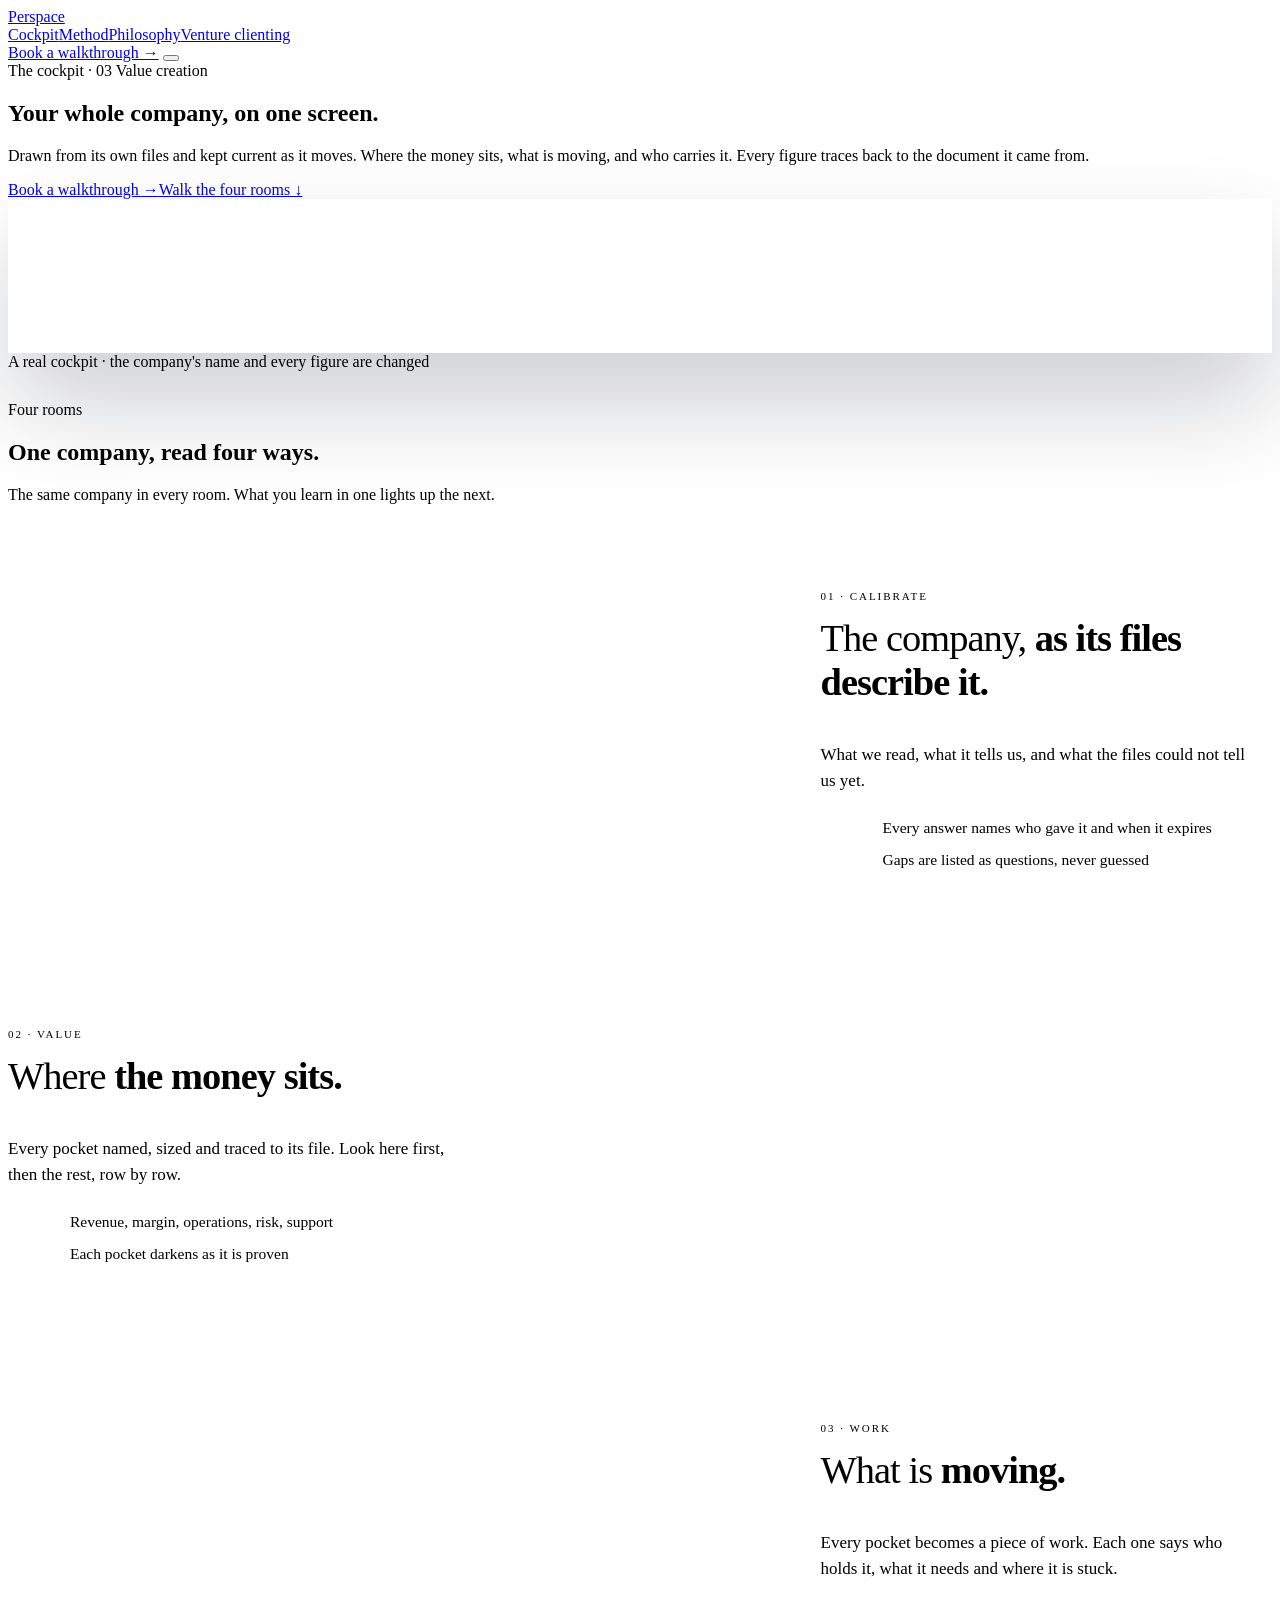
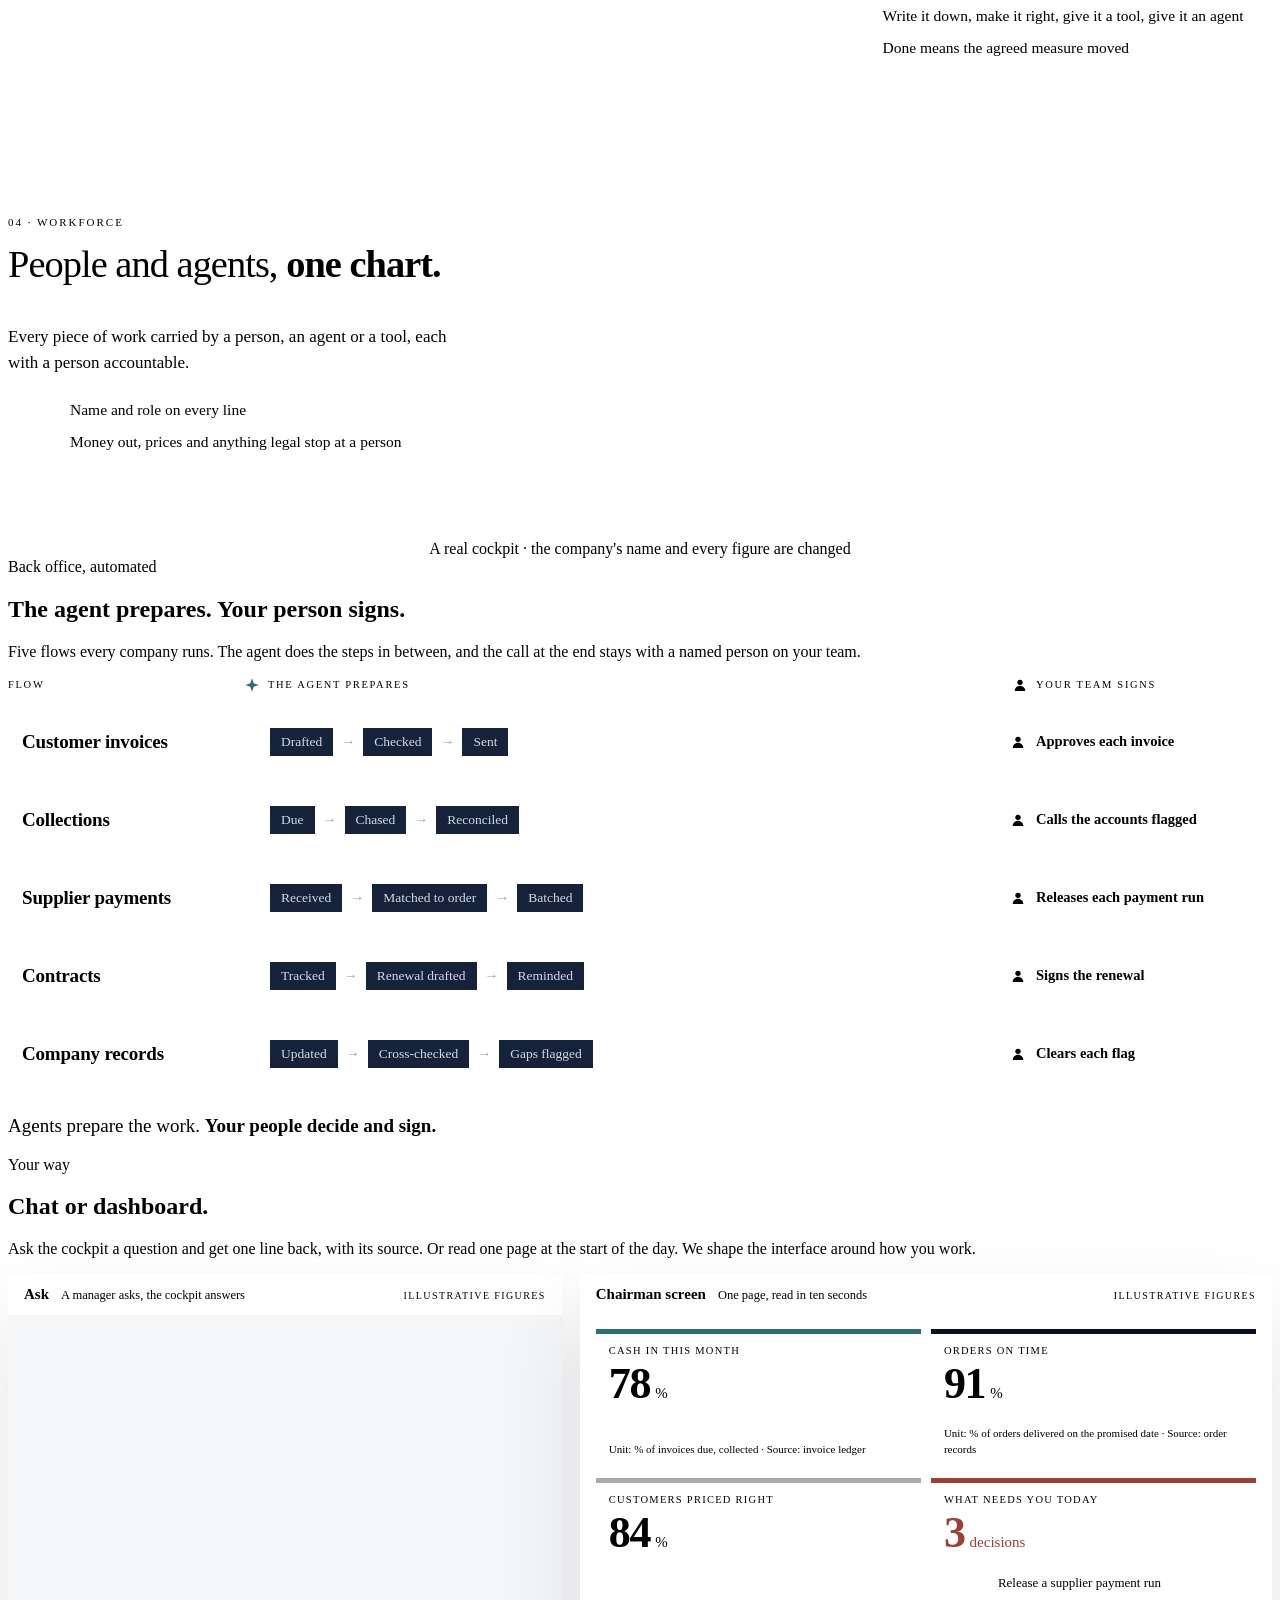
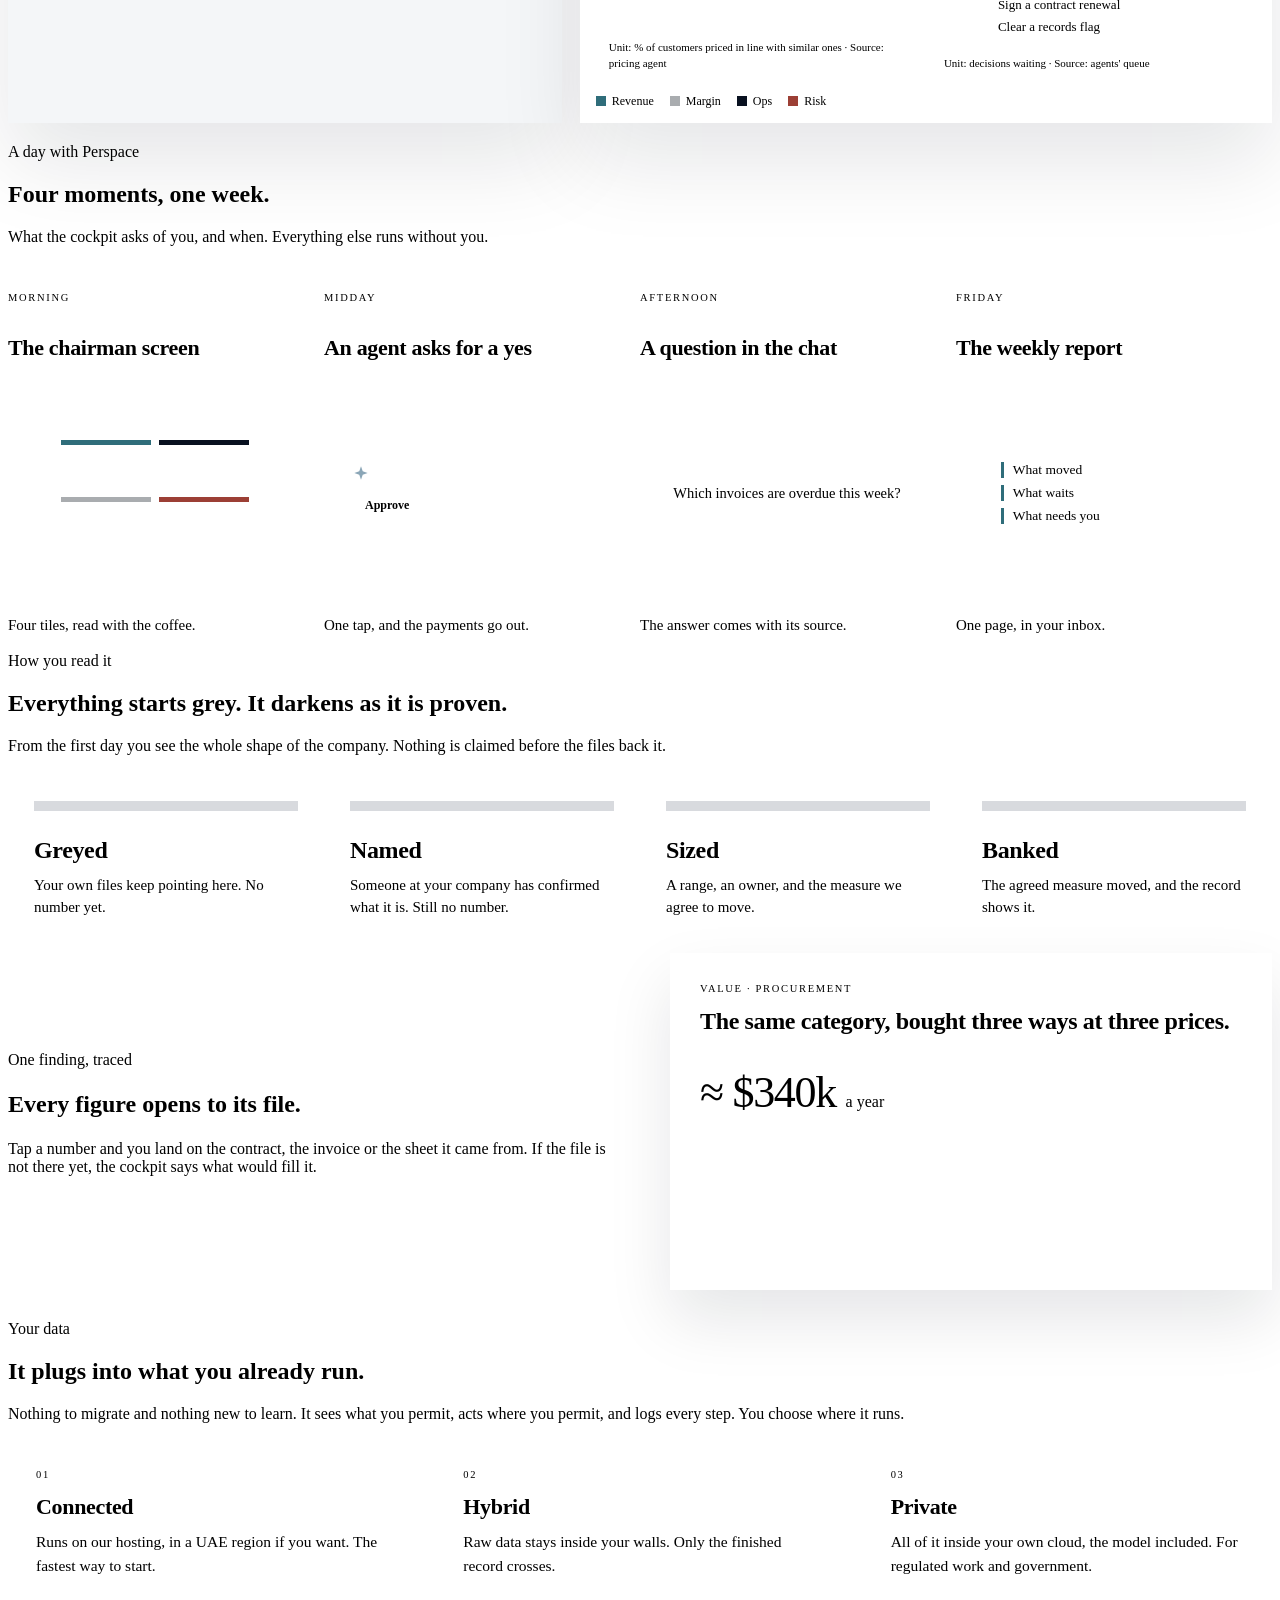
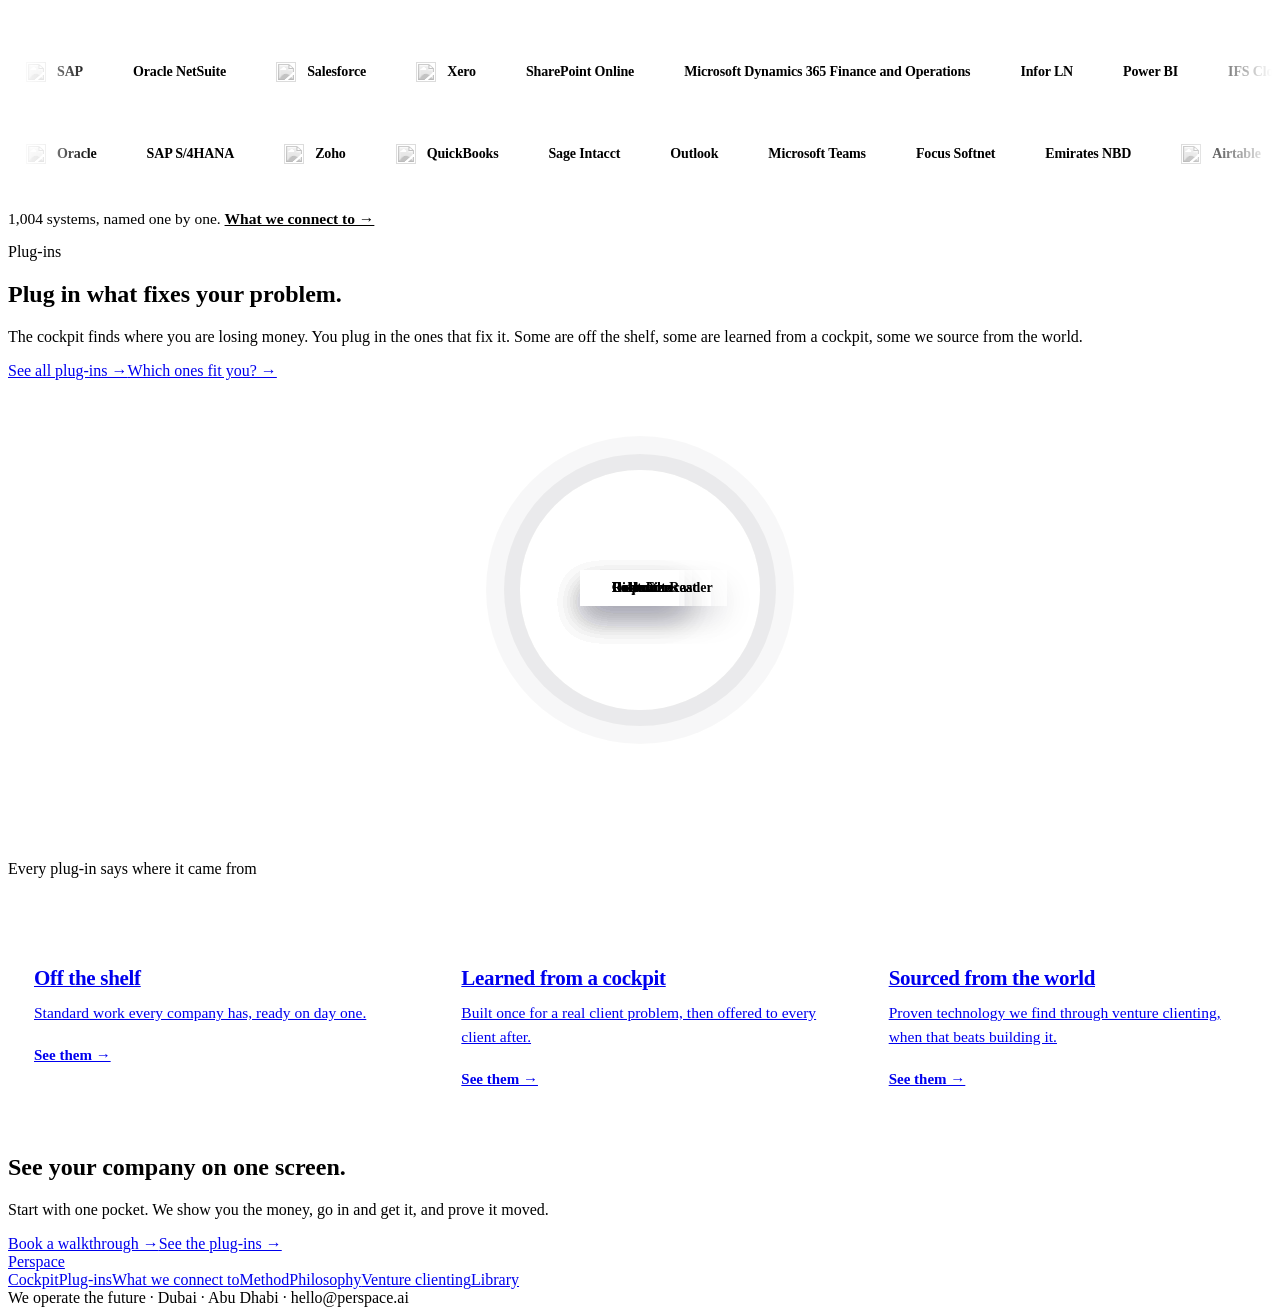
==== cockpit.html @ c90685f8 "Website 6 Oct: projects-first copy, plays count from the library, How we price, The plan, Back offic" ====
<!doctype html>
<html lang="en"><head><meta charset="utf-8">
<meta name="viewport" content="width=device-width,initial-scale=1">
<title>Cockpit · Perspace</title>
<meta name="description" content="The Perspace cockpit: your whole company on one screen, drawn from its own files, with every figure traced to the document it came from.">
<link rel="icon" type="image/png" href="img/favicon.png">
<link href="https://api.fontshare.com/v2/css?f[]=satoshi@300,400,500,700&display=swap" rel="stylesheet">
<link rel="stylesheet" href="site.css">
<style>
.phero .device{box-shadow:0 50px 100px rgba(9,17,32,.2)}
/* rooms */
.room{display:grid;grid-template-columns:1.25fr .75fr;gap:60px;align-items:center;padding:70px 0;border-top:1px solid var(--line)}
.room:nth-child(even){grid-template-columns:.75fr 1.25fr}
.room:nth-child(even) .vis{order:2}
.room .k{font-size:11px;letter-spacing:.18em;font-weight:500;color:var(--accent-ink)}
.room h3{font-size:clamp(30px,3vw,44px);font-weight:300;letter-spacing:-.025em;margin-top:14px}
.room h3 b{font-weight:700}
.room p{font-size:17px;line-height:1.55;color:var(--soft);margin-top:16px;max-width:26em}
.room ul{list-style:none;margin-top:22px;display:grid;gap:10px}
.room li{font-size:15.5px;color:var(--ink);padding-left:22px;position:relative;line-height:1.45}
.room li::before{content:"";position:absolute;left:0;top:10px;width:10px;height:1px;background:var(--ink)}
/* greying ladder */
.ladder{display:grid;grid-template-columns:repeat(4,1fr);gap:0;border:1px solid var(--ink)}
.lg{padding:30px 26px 34px;border-left:1px solid var(--line);background:var(--card);transition:background 1s var(--ease),color 1s}
.lg:first-child{border-left:0}
.lg .sw{height:10px;margin-bottom:26px;background:#d8dade;transition:background 1s var(--ease)}
.lg b{font-size:24px;font-weight:700;letter-spacing:-.015em;display:block;color:var(--faint);transition:color 1s}
.lg span{display:block;font-size:15px;line-height:1.5;color:var(--soft);margin-top:10px}
.ladder.in .lg:nth-child(1) .sw{background:#b9bfc7;transition-delay:.2s}
.ladder.in .lg:nth-child(2) .sw{background:#8ba6b7;transition-delay:.6s}
.ladder.in .lg:nth-child(3) .sw{background:#3f5e6e;transition-delay:1s}
.ladder.in .lg:nth-child(4) .sw{background:#091120;transition-delay:1.4s}
.ladder.in .lg b{color:var(--ink)}
.ladder.in .lg:nth-child(2) b{transition-delay:.4s}.ladder.in .lg:nth-child(3) b{transition-delay:.8s}.ladder.in .lg:nth-child(4) b{transition-delay:1.2s}
/* traced finding */
.trace{display:grid;grid-template-columns:1fr 1fr;gap:60px;align-items:center}
.fcard{background:var(--card);border:1px solid var(--ink);padding:30px;box-shadow:0 30px 60px rgba(9,17,32,.1)}
.fcard .k{font-size:10.5px;letter-spacing:.16em;color:var(--accent-ink);font-weight:500}
.fcard h4{font-size:24px;font-weight:700;letter-spacing:-.015em;margin-top:12px;line-height:1.25}
.fcard .v{font-size:44px;font-weight:300;letter-spacing:-.03em;margin-top:18px}
.fcard .v small{font-size:16px;color:var(--soft);letter-spacing:0}
.path{margin-top:22px;display:grid;gap:0}
.path div{display:flex;align-items:center;gap:12px;font-size:14px;padding:12px 0;border-top:1px dashed var(--line);opacity:0;transform:translateX(-10px);transition:all .7s var(--ease)}
.path div i{width:8px;height:8px;border-radius:50%;background:var(--accent);flex:none}
.path div:last-child i{background:var(--ink)}
.path div code{font-family:var(--f);font-weight:700}
.fcard.in .path div{opacity:1;transform:none}
.fcard.in .path div:nth-child(2){transition-delay:.4s}.fcard.in .path div:nth-child(3){transition-delay:.8s}
/* plugs */
.plugs{display:grid;grid-template-columns:repeat(3,1fr);gap:18px}
.pl{background:var(--card);border:1px solid var(--line);padding:30px 28px}
.pl b{font-size:22px;font-weight:700;letter-spacing:-.015em}
.pl p{font-size:15.5px;line-height:1.55;color:var(--soft);margin-top:10px}
.pl .k{font-size:10.5px;letter-spacing:.16em;color:var(--accent-ink);font-weight:500;margin-bottom:14px}
.sources{display:flex;flex-wrap:wrap;gap:8px;margin-top:40px}
.sources span{font-size:13px;font-weight:500;padding:9px 14px;border:1px solid var(--line);background:var(--ground)}
@media (max-width:900px){
  .room,.room:nth-child(even),.trace,.plugs{grid-template-columns:1fr;gap:28px}
  .room:nth-child(even) .vis{order:0}
  .room{padding:50px 0}
  .ladder{grid-template-columns:1fr 1fr}.lg:nth-child(3){border-left:0}.lg:nth-child(n+3){border-top:1px solid var(--line)}
}
/* back office, your way, a day (Peter, 6 Oct 2026; deck slides rebuilt in the site look) */
.agi{width:16px;height:16px;fill:#8BA6B7;flex:none}.psi{width:16px;height:16px;fill:var(--ink);flex:none}
.bo{display:flex;flex-direction:column;gap:8px}
.boh,.bor{display:grid;grid-template-columns:220px 1fr 260px;gap:16px;align-items:center}
.boh span{display:flex;align-items:center;gap:8px;font-size:10.5px;letter-spacing:.16em;text-transform:uppercase;color:var(--faint);font-weight:500;padding:0 0 6px}
.boh .agi{fill:#2F6D7A}
.bor{background:var(--card);border:1px solid var(--line);padding:12px 14px;transition:border-color .3s}
.bor:hover{border-color:var(--ink)}
.bon{font-size:19px;font-weight:700;letter-spacing:-.01em}
.bos{display:flex;align-items:center;gap:8px;background:var(--ink);padding:9px 12px;flex-wrap:wrap}
.bos span{background:#16223a;color:#cfdbe4;padding:6px 11px;font-size:13.5px;font-weight:500}
.bos i{font-style:normal;color:#8BA6B7;font-size:14px}
.bom{display:flex;align-items:center;gap:10px;border:1.5px solid var(--ink);background:#fff;padding:9px 12px}.bom b{font-size:14.5px}
.bom small{display:none}
.boline{margin-top:26px;font-size:19px;color:var(--soft)}.boline b{color:var(--ink)}
/* your way */
.yw{display:grid;grid-template-columns:1fr 1.25fr;gap:18px;align-items:stretch}
.ywc,.ywd{background:#fff;border:1px solid var(--ink);box-shadow:0 40px 80px rgba(9,17,32,.10);display:flex;flex-direction:column;min-width:0}
.ywh{display:flex;gap:12px;align-items:baseline;flex-wrap:wrap;padding:12px 16px;border-bottom:1px solid var(--line)}
.ywh b{font-size:15px}.ywh span{font-size:12.5px;color:var(--soft)}
.ywh em{margin-left:auto;font-style:normal;font-size:10px;letter-spacing:.14em;text-transform:uppercase;color:var(--faint);font-weight:500}
.ywb{padding:16px;display:flex;flex-direction:column;gap:10px;background:#f4f6f8;flex:1}
.ywq{align-self:flex-end;background:#fff;border:1px solid var(--line);padding:9px 13px;font-size:14.5px;max-width:85%}
.ywa{align-self:flex-start;display:flex;gap:9px;align-items:flex-start;background:var(--ink);padding:10px 13px;max-width:92%;border-left:3px solid #8BA6B7}
.ywa .agi{margin-top:2px}
.ywa b{display:block;color:#fff;font-size:14.5px;font-weight:500}.ywa small{display:block;color:#8BA6B7;font-size:12px;margin-top:3px}
.ywb>*{opacity:0;transform:translateY(8px);transition:opacity .5s var(--ease),transform .5s var(--ease)}
.ywc.in .ywb>*{opacity:1;transform:none}
.ywc.in .ywb>:nth-child(2){transition-delay:.5s}.ywc.in .ywb>:nth-child(3){transition-delay:1s}.ywc.in .ywb>:nth-child(4){transition-delay:1.5s}.ywc.in .ywb>:nth-child(5){transition-delay:2s}.ywc.in .ywb>:nth-child(6){transition-delay:2.5s}
.ywt4{display:grid;grid-template-columns:1fr 1fr;gap:10px;padding:14px 16px 0}
.ywt{border:1px solid var(--line);border-top:5px solid var(--c);padding:11px 13px;display:flex;flex-direction:column;gap:6px}
.ywt .u{font-size:10.5px;letter-spacing:.12em;text-transform:uppercase;color:var(--soft);font-weight:500}
.ywn{font-size:44px;font-weight:700;letter-spacing:-.03em;line-height:1}.ywn small{font-size:15px;font-weight:500;letter-spacing:0;margin-left:5px;color:var(--soft)}
.ywbar{height:8px;background:var(--blue)}.ywbar i{display:block;height:100%;background:var(--c);transform-origin:left;transform:scaleX(0);transition:transform 1.2s var(--ease) .4s}
.ywd.in .ywbar i{transform:none}
.ywt ul{list-style:none;font-size:13px;line-height:1.45;display:grid;gap:3px}.ywt li{padding-left:14px;position:relative}.ywt li::before{content:"";position:absolute;left:0;top:9px;width:7px;height:1px;background:var(--ink)}
.ywt.rk .ywn{color:#9C3F35}
.ywx{font-size:11px;color:var(--faint);margin-top:auto;line-height:1.4}
.ywk{display:flex;gap:16px;padding:12px 16px 14px;font-size:12px;color:var(--soft);flex-wrap:wrap}.ywk i{display:inline-block;width:10px;height:10px;margin-right:6px;vertical-align:-1px}
/* a day */
.dyr{display:grid;grid-template-columns:repeat(4,1fr);border-top:2px solid var(--ink)}
.dys{position:relative;padding:30px 22px 0 0;display:flex;flex-direction:column;gap:10px}
.dys::before{content:"";position:absolute;top:-9px;left:0;width:16px;height:16px;border-radius:50%;background:var(--ground);border:2px solid var(--ink);transition:background .5s var(--ease)}
.dys.in::before{background:var(--ink)}
.dyk{font-size:10.5px;letter-spacing:.16em;text-transform:uppercase;color:var(--accent-ink);font-weight:500}
.dys h3{font-size:22px;font-weight:700;letter-spacing:-.015em;line-height:1.2}
.dys p{font-size:15px;line-height:1.5;color:var(--soft)}
.dyv{height:160px;background:var(--blue);display:flex;align-items:center;justify-content:center;padding:16px;margin-top:4px}
.dyt{display:grid;grid-template-columns:1fr 1fr;gap:8px;width:72%}.dyt i{display:block;height:44px;background:#fff;border-top:5px solid}
.dyn{background:var(--ink);padding:13px;display:flex;flex-direction:column;gap:9px;width:100%}.dyn>span{color:#fff;font-size:14px;display:flex;gap:8px;align-items:center}
.dyn .cf{display:flex;gap:8px}.dyn .cf span{border:1px solid rgba(255,255,255,.35);color:#fff;font-size:12px;font-weight:700;padding:7px 11px}.dyn .cf span:first-child{background:#fff;color:var(--ink);border-color:#fff}
.dyv .ywq{align-self:center;max-width:100%}
.dyw{background:#fff;width:78%;padding:13px;display:flex;flex-direction:column;gap:7px}.dyw span{border-left:3px solid #2F6D7A;padding-left:9px;font-size:13.5px;font-weight:500}
.dys.lit .dyv{background:var(--ink)}
@media (max-width:900px){
  .boh{display:none}
  .bor{grid-template-columns:1fr;gap:10px}
  .bom small{display:inline;font-size:10px;letter-spacing:.14em;text-transform:uppercase;color:var(--faint);font-weight:500;margin-left:auto}
  .yw{grid-template-columns:1fr}
  .ywn{font-size:36px}.ywt4{grid-template-columns:1fr 1fr;gap:8px;padding:12px 12px 0}.ywt{padding:10px}
  .dyr{grid-template-columns:1fr;border-top:0;border-left:2px solid var(--ink);margin-left:8px}
  .dys{padding:0 0 34px 26px}.dys::before{top:2px;left:-9px}
}
@media (max-width:420px){.ywt4{grid-template-columns:1fr}}
@media (prefers-reduced-motion:reduce){.ywb>*{opacity:1;transform:none}.ywbar i{transform:none}}
/* hero socket */
.sock{position:relative;height:420px}
.sock .port{position:absolute;left:50%;top:50%;transform:translate(-50%,-50%);width:240px;height:240px;border-radius:50%;background:var(--ink);display:grid;place-items:center;box-shadow:0 0 0 16px rgba(9,17,32,.05),0 0 0 34px rgba(9,17,32,.03)}
.sock .port img{height:62px;animation:spin2 18s linear infinite;filter:brightness(1.4)}
.sock .chip{position:absolute;background:var(--card);border:1px solid var(--ink);padding:10px 14px;font-size:14px;font-weight:700;display:flex;gap:10px;align-items:center;white-space:nowrap;box-shadow:0 14px 30px rgba(9,17,32,.08);animation:plug 6s var(--ease) infinite;animation-delay:var(--d)}
.sock .chip i{width:8px;height:8px;border-radius:50%;background:var(--accent)}
@keyframes plug{0%{opacity:0;transform:translate(var(--x),var(--y)) scale(.9)}14%{opacity:1;transform:translate(var(--x),var(--y)) scale(1)}55%{opacity:1;transform:translate(var(--x),var(--y))}66%{opacity:0;transform:translate(calc(var(--x)*.6),calc(var(--y)*.6)) scale(.8)}75%{opacity:0;transform:translate(0,0) scale(.4)}100%{opacity:0;transform:translate(0,0) scale(.4)}}
.sock .chip{left:calc(50% - 60px);top:calc(50% - 20px);animation-fill-mode:backwards}
/* origins */
.orig{display:grid;grid-template-columns:repeat(3,1fr);gap:18px}
.og{border:1px solid var(--line);background:var(--card);padding:28px 26px}
.og .dot{width:12px;height:12px;border-radius:50%;margin-bottom:18px}
.og b{font-size:21px;font-weight:700;letter-spacing:-.015em}
.og p{font-size:15.5px;line-height:1.55;color:var(--soft);margin-top:10px}
.d-shelf{background:var(--silver)}.d-cockpit{background:var(--accent)}.d-venture{background:var(--ink)}
.og{display:block;transition:transform .3s var(--ease),border-color .3s}.og:hover{transform:translateY(-3px);border-color:var(--ink)}
.pgo{margin-top:22px;font-size:15px;font-weight:700}
@media (max-width:900px){.orig{grid-template-columns:1fr}.sock{height:320px}.sock .port{width:170px;height:170px}.sock .port img{height:46px}}
</style></head>
<body>
<nav id="nav"><div class="wrap">
  <a class="brand" href="index.html"><img src="img/perspace-mark-ink.png" alt="">Perspace</a>
  <div class="links"><a class="nck on" href="cockpit.html">Cockpit</a><a href="method.html">Method</a><a href="philosophy.html">Philosophy</a><a href="venture.html">Venture clienting</a></div>
  <a class="btn dark" href="mailto:hello@perspace.ai?subject=Walkthrough">Book a walkthrough →</a>
  <button class="mnu" aria-label="Menu" aria-expanded="false"><i></i><i></i></button>
</div></nav>

<section class="phero"><div class="glow"></div><div class="wrap grid">
  <div class="copy">
    <div class="tag rv">The cockpit · 03 Value creation</div>
    <h1 class="rv d1">Your whole company, <b>on one screen.</b></h1>
    <p class="lede rv d2">Drawn from its own files and kept current as it moves. Where the money sits, what is moving, and who carries it. Every figure traces back to the document it came from.</p>
    <div class="btns rv d3"><a class="btn dark" href="mailto:hello@perspace.ai?subject=Walkthrough">Book a walkthrough →</a><a class="btn line" href="#rooms">Walk the four rooms ↓</a></div>
  </div>
  <div class="rv d2">
    <div class="device"><video autoplay muted loop playsinline poster="img/poster_today.jpg"><source src="img/clip_today.webm" type="video/webm"><source src="img/clip_today.mp4" type="video/mp4"></video></div>
    <div class="honest">A real cockpit · the company's name and every figure are changed</div>
  </div>
</div></section>

<!-- FOUR ROOMS -->
<section class="pad" id="rooms" style="padding-top:30px"><div class="wrap">
  <div class="head2">
    <div><div class="tag rv">Four rooms</div><h2 class="rv d1">One company, <b>read four ways.</b></h2></div>
    <p class="lede rv d2">The same company in every room. What you learn in one lights up the next.</p>
  </div>
  <div class="rooms">
    <div class="room">
      <div class="vis rv"><div class="device"><video autoplay muted loop playsinline preload="none" poster="img/poster_calibrate.jpg"><source src="img/clip_calibrate.webm" type="video/webm"><source src="img/clip_calibrate.mp4" type="video/mp4"></video></div></div>
      <div class="rv d1"><div class="k">01 · CALIBRATE</div><h3>The company, <b>as its files describe it.</b></h3><p>What we read, what it tells us, and what the files could not tell us yet.</p>
        <ul><li>Every answer names who gave it and when it expires</li><li>Gaps are listed as questions, never guessed</li></ul></div>
    </div>
    <div class="room">
      <div class="vis rv"><div class="device"><video autoplay muted loop playsinline preload="none" poster="img/poster_value.jpg"><source src="img/clip_value.webm" type="video/webm"><source src="img/clip_value.mp4" type="video/mp4"></video></div></div>
      <div class="rv d1"><div class="k">02 · VALUE</div><h3>Where <b>the money sits.</b></h3><p>Every pocket named, sized and traced to its file. Look here first, then the rest, row by row.</p>
        <ul><li>Revenue, margin, operations, risk, support</li><li>Each pocket darkens as it is proven</li></ul></div>
    </div>
    <div class="room">
      <div class="vis rv"><div class="device"><video autoplay muted loop playsinline preload="none" poster="img/poster_work.jpg"><source src="img/clip_work.webm" type="video/webm"><source src="img/clip_work.mp4" type="video/mp4"></video></div></div>
      <div class="rv d1"><div class="k">03 · WORK</div><h3>What is <b>moving.</b></h3><p>Every pocket becomes a piece of work. Each one says who holds it, what it needs and where it is stuck.</p>
        <ul><li>Write it down, make it right, give it a tool, give it an agent</li><li>Done means the agreed measure moved</li></ul></div>
    </div>
    <div class="room">
      <div class="vis rv"><div class="device"><video autoplay muted loop playsinline preload="none" poster="img/poster_workforce.jpg"><source src="img/clip_workforce.webm" type="video/webm"><source src="img/clip_workforce.mp4" type="video/mp4"></video></div></div>
      <div class="rv d1"><div class="k">04 · WORKFORCE</div><h3>People and agents, <b>one chart.</b></h3><p>Every piece of work carried by a person, an agent or a tool, each with a person accountable.</p>
        <ul><li>Name and role on every line</li><li>Money out, prices and anything legal stop at a person</li></ul></div>
    </div>
  </div>
  <div class="honest" style="text-align:center">A real cockpit · the company's name and every figure are changed</div>
</div></section>

<!-- BACK OFFICE, AUTOMATED (Peter, 6 Oct 2026) -->
<section class="pad" id="backoffice" style="background:var(--card);border-top:1px solid var(--line);border-bottom:1px solid var(--line)"><div class="wrap">
  <div class="head2">
    <div><div class="tag rv">Back office, automated</div><h2 class="rv d1">The agent prepares. <b>Your person signs.</b></h2></div>
    <p class="lede rv d2">Five flows every company runs. The agent does the steps in between, and the call at the end stays with a named person on your team.</p>
  </div>
  <div class="bo">
    <div class="boh"><span>Flow</span><span><svg viewBox="0 0 24 24" class="agi" aria-hidden="true"><path d="M12 2l2.6 7.4L22 12l-7.4 2.6L12 22l-2.6-7.4L2 12l7.4-2.6z"/></svg>The agent prepares</span><span><svg viewBox="0 0 24 24" class="psi" aria-hidden="true"><circle cx="12" cy="8" r="4"/><path d="M4 21c0-4.4 3.6-8 8-8s8 3.6 8 8z"/></svg>Your team signs</span></div>
    <div class="bor rv"><div class="bon">Customer invoices</div><div class="bos"><span>Drafted</span><i>&#8594;</i><span>Checked</span><i>&#8594;</i><span>Sent</span></div><div class="bom"><svg viewBox="0 0 24 24" class="psi" aria-hidden="true"><circle cx="12" cy="8" r="4"/><path d="M4 21c0-4.4 3.6-8 8-8s8 3.6 8 8z"/></svg><b>Approves each invoice</b><small>Your team</small></div></div>
    <div class="bor rv d1"><div class="bon">Collections</div><div class="bos"><span>Due</span><i>&#8594;</i><span>Chased</span><i>&#8594;</i><span>Reconciled</span></div><div class="bom"><svg viewBox="0 0 24 24" class="psi" aria-hidden="true"><circle cx="12" cy="8" r="4"/><path d="M4 21c0-4.4 3.6-8 8-8s8 3.6 8 8z"/></svg><b>Calls the accounts flagged</b><small>Your team</small></div></div>
    <div class="bor rv d2"><div class="bon">Supplier payments</div><div class="bos"><span>Received</span><i>&#8594;</i><span>Matched to order</span><i>&#8594;</i><span>Batched</span></div><div class="bom"><svg viewBox="0 0 24 24" class="psi" aria-hidden="true"><circle cx="12" cy="8" r="4"/><path d="M4 21c0-4.4 3.6-8 8-8s8 3.6 8 8z"/></svg><b>Releases each payment run</b><small>Your team</small></div></div>
    <div class="bor rv d3"><div class="bon">Contracts</div><div class="bos"><span>Tracked</span><i>&#8594;</i><span>Renewal drafted</span><i>&#8594;</i><span>Reminded</span></div><div class="bom"><svg viewBox="0 0 24 24" class="psi" aria-hidden="true"><circle cx="12" cy="8" r="4"/><path d="M4 21c0-4.4 3.6-8 8-8s8 3.6 8 8z"/></svg><b>Signs the renewal</b><small>Your team</small></div></div>
    <div class="bor rv d4"><div class="bon">Company records</div><div class="bos"><span>Updated</span><i>&#8594;</i><span>Cross-checked</span><i>&#8594;</i><span>Gaps flagged</span></div><div class="bom"><svg viewBox="0 0 24 24" class="psi" aria-hidden="true"><circle cx="12" cy="8" r="4"/><path d="M4 21c0-4.4 3.6-8 8-8s8 3.6 8 8z"/></svg><b>Clears each flag</b><small>Your team</small></div></div>
  </div>
  <p class="boline rv">Agents prepare the work. <b>Your people decide and sign.</b></p>
</div></section>

<!-- YOUR WAY: CHAT OR DASHBOARD (Peter, 6 Oct 2026) -->
<section class="pad" id="yourway"><div class="wrap">
  <div class="head2">
    <div><div class="tag rv">Your way</div><h2 class="rv d1">Chat <b>or dashboard.</b></h2></div>
    <p class="lede rv d2">Ask the cockpit a question and get one line back, with its source. Or read one page at the start of the day. We shape the interface around how you work.</p>
  </div>
  <div class="yw">
    <div class="ywc rv" data-trigger><div class="ywh"><b>Ask</b><span>A manager asks, the cockpit answers</span><em>Illustrative figures</em></div><div class="ywb"><div class="ywq">Which invoices are overdue this week?</div><div class="ywa"><svg viewBox="0 0 24 24" class="agi" aria-hidden="true"><path d="M12 2l2.6 7.4L22 12l-7.4 2.6L12 22l-2.6-7.4L2 12l7.4-2.6z"/></svg><div><b>14 invoices, 5 of them over 30 days late.</b><small>Source: Collections agent, from the invoice ledger</small></div></div><div class="ywq">Which customers are priced below similar ones?</div><div class="ywa"><svg viewBox="0 0 24 24" class="agi" aria-hidden="true"><path d="M12 2l2.6 7.4L22 12l-7.4 2.6L12 22l-2.6-7.4L2 12l7.4-2.6z"/></svg><div><b>6 customers, about a tenth below similar ones.</b><small>Source: Pricing agent, from orders and contracts</small></div></div><div class="ywq">Which contracts renew this quarter?</div><div class="ywa"><svg viewBox="0 0 24 24" class="agi" aria-hidden="true"><path d="M12 2l2.6 7.4L22 12l-7.4 2.6L12 22l-2.6-7.4L2 12l7.4-2.6z"/></svg><div><b>9 contracts, 3 renewals already drafted.</b><small>Source: Contract register, updated this morning</small></div></div></div></div>
    <div class="ywd rv d1" data-trigger><div class="ywh"><b>Chairman screen</b><span>One page, read in ten seconds</span><em>Illustrative figures</em></div>
      <div class="ywt4"><div class="ywt" style="--c:#2F6D7A"><div class="u">Cash in this month</div><div class="ywn">78<small>%</small></div><div class="ywbar"><i style="width:78%"></i></div><div class="ywx">Unit: % of invoices due, collected · Source: invoice ledger</div></div><div class="ywt" style="--c:#091120"><div class="u">Orders on time</div><div class="ywn">91<small>%</small></div><div class="ywbar"><i style="width:91%"></i></div><div class="ywx">Unit: % of orders delivered on the promised date · Source: order records</div></div><div class="ywt" style="--c:#A9ACAF"><div class="u">Customers priced right</div><div class="ywn">84<small>%</small></div><div class="ywbar"><i style="width:84%"></i></div><div class="ywx">Unit: % of customers priced in line with similar ones · Source: pricing agent</div></div><div class="ywt rk" style="--c:#9C3F35"><div class="u">What needs you today</div><div class="ywn">3<small>decisions</small></div><ul><li>Release a supplier payment run</li><li>Sign a contract renewal</li><li>Clear a records flag</li></ul><div class="ywx">Unit: decisions waiting · Source: agents' queue</div></div></div>
      <div class="ywk"><span><i style="background:#2F6D7A"></i>Revenue</span><span><i style="background:#A9ACAF"></i>Margin</span><span><i style="background:#091120"></i>Ops</span><span><i style="background:#9C3F35"></i>Risk</span></div>
    </div>
  </div>
</div></section>

<!-- A DAY WITH PERSPACE (Peter, 6 Oct 2026) -->
<section class="pad" id="day" style="padding-top:20px"><div class="wrap">
  <div class="head2">
    <div><div class="tag rv">A day with Perspace</div><h2 class="rv d1">Four moments, <b>one week.</b></h2></div>
    <p class="lede rv d2">What the cockpit asks of you, and when. Everything else runs without you.</p>
  </div>
  <div class="dyr">
    <div class="dys rv"><div class="dyk">Morning</div><h3>The chairman screen</h3><div class="dyv"><div class="dyt"><i style="border-color:#2F6D7A"></i><i style="border-color:#091120"></i><i style="border-color:#A9ACAF"></i><i style="border-color:#9C3F35"></i></div></div><p>Four tiles, read with the coffee.</p></div>
    <div class="dys rv d1"><div class="dyk">Midday</div><h3>An agent asks for a yes</h3><div class="dyv"><div class="dyn"><span><svg viewBox="0 0 24 24" class="agi" aria-hidden="true"><path d="M12 2l2.6 7.4L22 12l-7.4 2.6L12 22l-2.6-7.4L2 12l7.4-2.6z"/></svg>Payment run ready, 12 suppliers</span><div class="cf"><span>Approve</span><span>Not yet</span></div></div></div><p>One tap, and the payments go out.</p></div>
    <div class="dys rv d2"><div class="dyk">Afternoon</div><h3>A question in the chat</h3><div class="dyv"><div class="ywq">Which invoices are overdue this week?</div></div><p>The answer comes with its source.</p></div>
    <div class="dys lit rv d3"><div class="dyk">Friday</div><h3>The weekly report</h3><div class="dyv"><div class="dyw"><span>What moved</span><span>What waits</span><span>What needs you</span></div></div><p>One page, in your inbox.</p></div>
  </div>
</div></section>

<!-- GREYING -->
<section class="pad" style="background:var(--card);border-top:1px solid var(--line);border-bottom:1px solid var(--line)"><div class="wrap">
  <div class="head2">
    <div><div class="tag rv">How you read it</div><h2 class="rv d1">Everything starts grey. <b>It darkens as it is proven.</b></h2></div>
    <p class="lede rv d2">From the first day you see the whole shape of the company. Nothing is claimed before the files back it.</p>
  </div>
  <div class="ladder" data-trigger>
    <div class="lg"><div class="sw"></div><b>Greyed</b><span>Your own files keep pointing here. No number yet.</span></div>
    <div class="lg"><div class="sw"></div><b>Named</b><span>Someone at your company has confirmed what it is. Still no number.</span></div>
    <div class="lg"><div class="sw"></div><b>Sized</b><span>A range, an owner, and the measure we agree to move.</span></div>
    <div class="lg"><div class="sw"></div><b>Banked</b><span>The agreed measure moved, and the record shows it.</span></div>
  </div>
</div></section>

<!-- ONE FINDING -->
<section class="pad"><div class="wrap trace">
  <div>
    <div class="tag rv">One finding, traced</div>
    <h2 class="rv d1" style="margin-top:22px">Every figure <b>opens to its file.</b></h2>
    <p class="lede rv d2" style="margin-top:22px">Tap a number and you land on the contract, the invoice or the sheet it came from. If the file is not there yet, the cockpit says what would fill it.</p>
  </div>
  <div class="fcard" data-trigger>
    <div class="k">VALUE · PROCUREMENT</div>
    <h4>The same category, bought three ways at three prices.</h4>
    <div class="v">≈ $340k <small>a year</small></div>
    <div class="path">
      <div><i></i>Three suppliers, one spec</div>
      <div><i></i>Read from <code>Supplier_Contracts_2026.xlsx</code></div>
      <div><i></i>One ranked view, waiting on one approval</div>
    </div>
  </div>
</div></section>

<!-- PLUGS INTO -->
<section class="pad" style="padding-top:30px"><div class="wrap">
  <div class="head2">
    <div><div class="tag rv">Your data</div><h2 class="rv d1">It plugs into <b>what you already run.</b></h2></div>
    <p class="lede rv d2">Nothing to migrate and nothing new to learn. It sees what you permit, acts where you permit, and logs every step. You choose where it runs.</p>
  </div>
  <div class="plugs">
    <div class="pl rv"><div class="k">01</div><b>Connected</b><p>Runs on our hosting, in a UAE region if you want. The fastest way to start.</p></div>
    <div class="pl rv d1"><div class="k">02</div><b>Hybrid</b><p>Raw data stays inside your walls. Only the finished record crosses.</p></div>
    <div class="pl rv d2"><div class="k">03</div><b>Private</b><p>All of it inside your own cloud, the model included. For regulated work and government.</p></div>
  </div>
  <!-- CONNECT STRIP · generated by method/gen/write-connects.py. Do not edit here. -->
<style>
.cstrip{overflow:hidden;margin-top:14px;mask-image:linear-gradient(90deg,transparent,#000 7%,#000 93%,transparent);-webkit-mask-image:linear-gradient(90deg,transparent,#000 7%,#000 93%,transparent)}
.cstrip:first-of-type{margin-top:40px}
.cstrip .run{display:flex;gap:14px;width:max-content;align-items:center;padding:6px 0;animation:cdrift 96s linear infinite}
.cstrip .run.r1{animation-duration:118s;animation-direction:reverse}
@keyframes cdrift{from{transform:translateX(0)}to{transform:translateX(-50%)}}
.cstrip .lg{flex:none;height:56px;display:flex;align-items:center;gap:11px;padding:0 18px;background:var(--ground);border:1px solid var(--line);color:var(--soft)}
.cstrip .lg img{height:20px;width:20px;opacity:.55;filter:grayscale(1);flex:none}
.cstrip .lg i{font-style:normal;font-size:14px;font-weight:700;letter-spacing:-.01em;white-space:nowrap}
.cmore{margin-top:22px;font-size:15.5px;color:var(--soft)}
.cmore a{font-weight:700;color:var(--ink);border-bottom:1px solid var(--line);padding-bottom:1px}
.cmore a:hover{border-bottom-color:currentColor}
@media(prefers-reduced-motion:reduce){.cstrip .run{animation:none}}
</style>
<div class="cstrip rv"><div class="run r0"><span class="lg"><img loading="lazy" src="https://cdn.jsdelivr.net/npm/simple-icons@13/icons/sap.svg" alt=""><i>SAP</i></span><span class="lg wm"><i>Oracle NetSuite</i></span><span class="lg"><img loading="lazy" src="https://cdn.jsdelivr.net/npm/simple-icons@13/icons/salesforce.svg" alt=""><i>Salesforce</i></span><span class="lg"><img loading="lazy" src="https://cdn.jsdelivr.net/npm/simple-icons@13/icons/xero.svg" alt=""><i>Xero</i></span><span class="lg wm"><i>SharePoint Online</i></span><span class="lg wm"><i>Microsoft Dynamics 365 Finance and Operations</i></span><span class="lg wm"><i>Infor LN</i></span><span class="lg wm"><i>Power BI</i></span><span class="lg wm"><i>IFS Cloud</i></span><span class="lg wm"><i>Foodics</i></span><span class="lg"><img loading="lazy" src="https://cdn.jsdelivr.net/npm/simple-icons@13/icons/adyen.svg" alt=""><i>Adyen</i></span><span class="lg"><img loading="lazy" src="https://cdn.jsdelivr.net/npm/simple-icons@13/icons/apachekafka.svg" alt=""><i>Kafka</i></span><span class="lg"><img loading="lazy" src="https://cdn.jsdelivr.net/npm/simple-icons@13/icons/autodesk.svg" alt=""><i>Autodesk</i></span><span class="lg"><img loading="lazy" src="https://cdn.jsdelivr.net/npm/simple-icons@13/icons/clickup.svg" alt=""><i>ClickUp</i></span><span class="lg"><img loading="lazy" src="https://cdn.jsdelivr.net/npm/simple-icons@13/icons/databricks.svg" alt=""><i>Databricks</i></span><span class="lg"><img loading="lazy" src="https://cdn.jsdelivr.net/npm/simple-icons@13/icons/dropbox.svg" alt=""><i>Dropbox</i></span><span class="lg"><img loading="lazy" src="https://cdn.jsdelivr.net/npm/simple-icons@13/icons/github.svg" alt=""><i>GitHub</i></span><span class="lg"><img loading="lazy" src="https://cdn.jsdelivr.net/npm/simple-icons@13/icons/googleads.svg" alt=""><i>Google Ads</i></span><span class="lg"><img loading="lazy" src="https://cdn.jsdelivr.net/npm/simple-icons@13/icons/googlecloud.svg" alt=""><i>Google Cloud</i></span><span class="lg"><img loading="lazy" src="https://cdn.jsdelivr.net/npm/simple-icons@13/icons/greenhouse.svg" alt=""><i>Greenhouse</i></span><span class="lg"><img loading="lazy" src="https://cdn.jsdelivr.net/npm/simple-icons@13/icons/informatica.svg" alt=""><i>Informatica</i></span><span class="lg"><img loading="lazy" src="https://cdn.jsdelivr.net/npm/simple-icons@13/icons/jira.svg" alt=""><i>Jira</i></span><span class="lg"><img loading="lazy" src="https://cdn.jsdelivr.net/npm/simple-icons@13/icons/magento.svg" alt=""><i>Magento</i></span><span class="lg"><img loading="lazy" src="https://cdn.jsdelivr.net/npm/simple-icons@13/icons/mongodb.svg" alt=""><i>MongoDB</i></span><span class="lg"><img loading="lazy" src="https://cdn.jsdelivr.net/npm/simple-icons@13/icons/notion.svg" alt=""><i>Notion</i></span><span class="lg"><img loading="lazy" src="https://cdn.jsdelivr.net/npm/simple-icons@13/icons/paypal.svg" alt=""><i>PayPal</i></span><span class="lg"><img loading="lazy" src="https://cdn.jsdelivr.net/npm/simple-icons@13/icons/redis.svg" alt=""><i>Redis</i></span><span class="lg"><img loading="lazy" src="https://cdn.jsdelivr.net/npm/simple-icons@13/icons/siemens.svg" alt=""><i>Siemens</i></span><span class="lg"><img loading="lazy" src="https://cdn.jsdelivr.net/npm/simple-icons@13/icons/splunk.svg" alt=""><i>Splunk</i></span><span class="lg"><img loading="lazy" src="https://cdn.jsdelivr.net/npm/simple-icons@13/icons/tableau.svg" alt=""><i>Tableau</i></span><span class="lg"><img loading="lazy" src="https://cdn.jsdelivr.net/npm/simple-icons@13/icons/trello.svg" alt=""><i>Trello</i></span><span class="lg"><img loading="lazy" src="https://cdn.jsdelivr.net/npm/simple-icons@13/icons/ups.svg" alt=""><i>UPS</i></span><span class="lg wm"><i>Microsoft Exchange</i></span><span class="lg wm"><i>Infor M3</i></span><span class="lg wm"><i>Sage 300</i></span><span class="lg wm"><i>Kyriba</i></span><span class="lg wm"><i>DP World CARGOES</i></span><span class="lg wm"><i>Korber WMS</i></span><span class="lg wm"><i>Oracle Opera</i></span><span class="lg wm"><i>MRI Software</i></span><span class="lg wm"><i>SAP Plant Maintenance</i></span><span class="lg wm"><i>Network International</i></span><span class="lg wm"><i>Bayzat</i></span><span class="lg wm"><i>Wafeq</i></span><span class="lg wm"><i>Toast</i></span><span class="lg wm"><i>BambooHR</i></span><span class="lg wm"><i>Informatica</i></span><span class="lg wm"><i>Fivetran</i></span><span class="lg wm"><i>Microsoft 365</i></span><span class="lg wm"><i>Microsoft Dynamics 365 Business Central</i></span><span class="lg wm"><i>Workday</i></span><span class="lg wm"><i>Tally</i></span><span class="lg wm"><i>ServiceNow</i></span><span class="lg"><img loading="lazy" src="https://cdn.jsdelivr.net/npm/simple-icons@13/icons/odoo.svg" alt=""><i>Odoo</i></span><span class="lg wm"><i>Epicor Kinetic</i></span><span class="lg wm"><i>Zoho Books</i></span><span class="lg wm"><i>Aramex</i></span><span class="lg"><img loading="lazy" src="https://cdn.jsdelivr.net/npm/simple-icons@13/icons/amazonwebservices.svg" alt=""><i>AWS</i></span><span class="lg"><img loading="lazy" src="https://cdn.jsdelivr.net/npm/simple-icons@13/icons/auth0.svg" alt=""><i>Auth0</i></span><span class="lg"><img loading="lazy" src="https://cdn.jsdelivr.net/npm/simple-icons@13/icons/box.svg" alt=""><i>Box</i></span><span class="lg"><img loading="lazy" src="https://cdn.jsdelivr.net/npm/simple-icons@13/icons/confluence.svg" alt=""><i>Confluence</i></span><span class="lg"><img loading="lazy" src="https://cdn.jsdelivr.net/npm/simple-icons@13/icons/dhl.svg" alt=""><i>DHL</i></span><span class="lg"><img loading="lazy" src="https://cdn.jsdelivr.net/npm/simple-icons@13/icons/fedex.svg" alt=""><i>FedEx</i></span><span class="lg"><img loading="lazy" src="https://cdn.jsdelivr.net/npm/simple-icons@13/icons/gmail.svg" alt=""><i>Gmail</i></span><span class="lg"><img loading="lazy" src="https://cdn.jsdelivr.net/npm/simple-icons@13/icons/googlebigquery.svg" alt=""><i>BigQuery</i></span><span class="lg"><img loading="lazy" src="https://cdn.jsdelivr.net/npm/simple-icons@13/icons/googlesheets.svg" alt=""><i>Google Sheets</i></span><span class="lg"><img loading="lazy" src="https://cdn.jsdelivr.net/npm/simple-icons@13/icons/hubspot.svg" alt=""><i>HubSpot</i></span><span class="lg"><img loading="lazy" src="https://cdn.jsdelivr.net/npm/simple-icons@13/icons/jenkins.svg" alt=""><i>Jenkins</i></span><span class="lg"><img loading="lazy" src="https://cdn.jsdelivr.net/npm/simple-icons@13/icons/looker.svg" alt=""><i>Looker</i></span><span class="lg"><img loading="lazy" src="https://cdn.jsdelivr.net/npm/simple-icons@13/icons/meta.svg" alt=""><i>Meta</i></span><span class="lg"><img loading="lazy" src="https://cdn.jsdelivr.net/npm/simple-icons@13/icons/mysql.svg" alt=""><i>MySQL</i></span><span class="lg"><img loading="lazy" src="https://cdn.jsdelivr.net/npm/simple-icons@13/icons/sap.svg" alt=""><i>SAP</i></span><span class="lg wm"><i>Oracle NetSuite</i></span><span class="lg"><img loading="lazy" src="https://cdn.jsdelivr.net/npm/simple-icons@13/icons/salesforce.svg" alt=""><i>Salesforce</i></span><span class="lg"><img loading="lazy" src="https://cdn.jsdelivr.net/npm/simple-icons@13/icons/xero.svg" alt=""><i>Xero</i></span><span class="lg wm"><i>SharePoint Online</i></span><span class="lg wm"><i>Microsoft Dynamics 365 Finance and Operations</i></span><span class="lg wm"><i>Infor LN</i></span><span class="lg wm"><i>Power BI</i></span><span class="lg wm"><i>IFS Cloud</i></span><span class="lg wm"><i>Foodics</i></span><span class="lg"><img loading="lazy" src="https://cdn.jsdelivr.net/npm/simple-icons@13/icons/adyen.svg" alt=""><i>Adyen</i></span><span class="lg"><img loading="lazy" src="https://cdn.jsdelivr.net/npm/simple-icons@13/icons/apachekafka.svg" alt=""><i>Kafka</i></span><span class="lg"><img loading="lazy" src="https://cdn.jsdelivr.net/npm/simple-icons@13/icons/autodesk.svg" alt=""><i>Autodesk</i></span><span class="lg"><img loading="lazy" src="https://cdn.jsdelivr.net/npm/simple-icons@13/icons/clickup.svg" alt=""><i>ClickUp</i></span><span class="lg"><img loading="lazy" src="https://cdn.jsdelivr.net/npm/simple-icons@13/icons/databricks.svg" alt=""><i>Databricks</i></span><span class="lg"><img loading="lazy" src="https://cdn.jsdelivr.net/npm/simple-icons@13/icons/dropbox.svg" alt=""><i>Dropbox</i></span><span class="lg"><img loading="lazy" src="https://cdn.jsdelivr.net/npm/simple-icons@13/icons/github.svg" alt=""><i>GitHub</i></span><span class="lg"><img loading="lazy" src="https://cdn.jsdelivr.net/npm/simple-icons@13/icons/googleads.svg" alt=""><i>Google Ads</i></span><span class="lg"><img loading="lazy" src="https://cdn.jsdelivr.net/npm/simple-icons@13/icons/googlecloud.svg" alt=""><i>Google Cloud</i></span><span class="lg"><img loading="lazy" src="https://cdn.jsdelivr.net/npm/simple-icons@13/icons/greenhouse.svg" alt=""><i>Greenhouse</i></span><span class="lg"><img loading="lazy" src="https://cdn.jsdelivr.net/npm/simple-icons@13/icons/informatica.svg" alt=""><i>Informatica</i></span><span class="lg"><img loading="lazy" src="https://cdn.jsdelivr.net/npm/simple-icons@13/icons/jira.svg" alt=""><i>Jira</i></span><span class="lg"><img loading="lazy" src="https://cdn.jsdelivr.net/npm/simple-icons@13/icons/magento.svg" alt=""><i>Magento</i></span><span class="lg"><img loading="lazy" src="https://cdn.jsdelivr.net/npm/simple-icons@13/icons/mongodb.svg" alt=""><i>MongoDB</i></span><span class="lg"><img loading="lazy" src="https://cdn.jsdelivr.net/npm/simple-icons@13/icons/notion.svg" alt=""><i>Notion</i></span><span class="lg"><img loading="lazy" src="https://cdn.jsdelivr.net/npm/simple-icons@13/icons/paypal.svg" alt=""><i>PayPal</i></span><span class="lg"><img loading="lazy" src="https://cdn.jsdelivr.net/npm/simple-icons@13/icons/redis.svg" alt=""><i>Redis</i></span><span class="lg"><img loading="lazy" src="https://cdn.jsdelivr.net/npm/simple-icons@13/icons/siemens.svg" alt=""><i>Siemens</i></span><span class="lg"><img loading="lazy" src="https://cdn.jsdelivr.net/npm/simple-icons@13/icons/splunk.svg" alt=""><i>Splunk</i></span><span class="lg"><img loading="lazy" src="https://cdn.jsdelivr.net/npm/simple-icons@13/icons/tableau.svg" alt=""><i>Tableau</i></span><span class="lg"><img loading="lazy" src="https://cdn.jsdelivr.net/npm/simple-icons@13/icons/trello.svg" alt=""><i>Trello</i></span><span class="lg"><img loading="lazy" src="https://cdn.jsdelivr.net/npm/simple-icons@13/icons/ups.svg" alt=""><i>UPS</i></span><span class="lg wm"><i>Microsoft Exchange</i></span><span class="lg wm"><i>Infor M3</i></span><span class="lg wm"><i>Sage 300</i></span><span class="lg wm"><i>Kyriba</i></span><span class="lg wm"><i>DP World CARGOES</i></span><span class="lg wm"><i>Korber WMS</i></span><span class="lg wm"><i>Oracle Opera</i></span><span class="lg wm"><i>MRI Software</i></span><span class="lg wm"><i>SAP Plant Maintenance</i></span><span class="lg wm"><i>Network International</i></span><span class="lg wm"><i>Bayzat</i></span><span class="lg wm"><i>Wafeq</i></span><span class="lg wm"><i>Toast</i></span><span class="lg wm"><i>BambooHR</i></span><span class="lg wm"><i>Informatica</i></span><span class="lg wm"><i>Fivetran</i></span><span class="lg wm"><i>Microsoft 365</i></span><span class="lg wm"><i>Microsoft Dynamics 365 Business Central</i></span><span class="lg wm"><i>Workday</i></span><span class="lg wm"><i>Tally</i></span><span class="lg wm"><i>ServiceNow</i></span><span class="lg"><img loading="lazy" src="https://cdn.jsdelivr.net/npm/simple-icons@13/icons/odoo.svg" alt=""><i>Odoo</i></span><span class="lg wm"><i>Epicor Kinetic</i></span><span class="lg wm"><i>Zoho Books</i></span><span class="lg wm"><i>Aramex</i></span><span class="lg"><img loading="lazy" src="https://cdn.jsdelivr.net/npm/simple-icons@13/icons/amazonwebservices.svg" alt=""><i>AWS</i></span><span class="lg"><img loading="lazy" src="https://cdn.jsdelivr.net/npm/simple-icons@13/icons/auth0.svg" alt=""><i>Auth0</i></span><span class="lg"><img loading="lazy" src="https://cdn.jsdelivr.net/npm/simple-icons@13/icons/box.svg" alt=""><i>Box</i></span><span class="lg"><img loading="lazy" src="https://cdn.jsdelivr.net/npm/simple-icons@13/icons/confluence.svg" alt=""><i>Confluence</i></span><span class="lg"><img loading="lazy" src="https://cdn.jsdelivr.net/npm/simple-icons@13/icons/dhl.svg" alt=""><i>DHL</i></span><span class="lg"><img loading="lazy" src="https://cdn.jsdelivr.net/npm/simple-icons@13/icons/fedex.svg" alt=""><i>FedEx</i></span><span class="lg"><img loading="lazy" src="https://cdn.jsdelivr.net/npm/simple-icons@13/icons/gmail.svg" alt=""><i>Gmail</i></span><span class="lg"><img loading="lazy" src="https://cdn.jsdelivr.net/npm/simple-icons@13/icons/googlebigquery.svg" alt=""><i>BigQuery</i></span><span class="lg"><img loading="lazy" src="https://cdn.jsdelivr.net/npm/simple-icons@13/icons/googlesheets.svg" alt=""><i>Google Sheets</i></span><span class="lg"><img loading="lazy" src="https://cdn.jsdelivr.net/npm/simple-icons@13/icons/hubspot.svg" alt=""><i>HubSpot</i></span><span class="lg"><img loading="lazy" src="https://cdn.jsdelivr.net/npm/simple-icons@13/icons/jenkins.svg" alt=""><i>Jenkins</i></span><span class="lg"><img loading="lazy" src="https://cdn.jsdelivr.net/npm/simple-icons@13/icons/looker.svg" alt=""><i>Looker</i></span><span class="lg"><img loading="lazy" src="https://cdn.jsdelivr.net/npm/simple-icons@13/icons/meta.svg" alt=""><i>Meta</i></span><span class="lg"><img loading="lazy" src="https://cdn.jsdelivr.net/npm/simple-icons@13/icons/mysql.svg" alt=""><i>MySQL</i></span></div></div>
<div class="cstrip rv"><div class="run r1"><span class="lg"><img loading="lazy" src="https://cdn.jsdelivr.net/npm/simple-icons@13/icons/oracle.svg" alt=""><i>Oracle</i></span><span class="lg wm"><i>SAP S/4HANA</i></span><span class="lg"><img loading="lazy" src="https://cdn.jsdelivr.net/npm/simple-icons@13/icons/zoho.svg" alt=""><i>Zoho</i></span><span class="lg"><img loading="lazy" src="https://cdn.jsdelivr.net/npm/simple-icons@13/icons/quickbooks.svg" alt=""><i>QuickBooks</i></span><span class="lg wm"><i>Sage Intacct</i></span><span class="lg wm"><i>Outlook</i></span><span class="lg wm"><i>Microsoft Teams</i></span><span class="lg wm"><i>Focus Softnet</i></span><span class="lg wm"><i>Emirates NBD</i></span><span class="lg"><img loading="lazy" src="https://cdn.jsdelivr.net/npm/simple-icons@13/icons/airtable.svg" alt=""><i>Airtable</i></span><span class="lg"><img loading="lazy" src="https://cdn.jsdelivr.net/npm/simple-icons@13/icons/asana.svg" alt=""><i>Asana</i></span><span class="lg"><img loading="lazy" src="https://cdn.jsdelivr.net/npm/simple-icons@13/icons/bitbucket.svg" alt=""><i>Bitbucket</i></span><span class="lg"><img loading="lazy" src="https://cdn.jsdelivr.net/npm/simple-icons@13/icons/cloudera.svg" alt=""><i>Cloudera</i></span><span class="lg"><img loading="lazy" src="https://cdn.jsdelivr.net/npm/simple-icons@13/icons/datadog.svg" alt=""><i>Datadog</i></span><span class="lg"><img loading="lazy" src="https://cdn.jsdelivr.net/npm/simple-icons@13/icons/elasticsearch.svg" alt=""><i>Elasticsearch</i></span><span class="lg"><img loading="lazy" src="https://cdn.jsdelivr.net/npm/simple-icons@13/icons/gitlab.svg" alt=""><i>GitLab</i></span><span class="lg"><img loading="lazy" src="https://cdn.jsdelivr.net/npm/simple-icons@13/icons/googleanalytics.svg" alt=""><i>Google Analytics</i></span><span class="lg"><img loading="lazy" src="https://cdn.jsdelivr.net/npm/simple-icons@13/icons/googledrive.svg" alt=""><i>Google Drive</i></span><span class="lg"><img loading="lazy" src="https://cdn.jsdelivr.net/npm/simple-icons@13/icons/gusto.svg" alt=""><i>Gusto</i></span><span class="lg"><img loading="lazy" src="https://cdn.jsdelivr.net/npm/simple-icons@13/icons/intuit.svg" alt=""><i>Intuit</i></span><span class="lg"><img loading="lazy" src="https://cdn.jsdelivr.net/npm/simple-icons@13/icons/linkedin.svg" alt=""><i>LinkedIn</i></span><span class="lg"><img loading="lazy" src="https://cdn.jsdelivr.net/npm/simple-icons@13/icons/mailchimp.svg" alt=""><i>Mailchimp</i></span><span class="lg"><img loading="lazy" src="https://cdn.jsdelivr.net/npm/simple-icons@13/icons/mulesoft.svg" alt=""><i>MuleSoft</i></span><span class="lg"><img loading="lazy" src="https://cdn.jsdelivr.net/npm/simple-icons@13/icons/okta.svg" alt=""><i>Okta</i></span><span class="lg"><img loading="lazy" src="https://cdn.jsdelivr.net/npm/simple-icons@13/icons/postgresql.svg" alt=""><i>PostgreSQL</i></span><span class="lg"><img loading="lazy" src="https://cdn.jsdelivr.net/npm/simple-icons@13/icons/sage.svg" alt=""><i>Sage</i></span><span class="lg"><img loading="lazy" src="https://cdn.jsdelivr.net/npm/simple-icons@13/icons/slack.svg" alt=""><i>Slack</i></span><span class="lg"><img loading="lazy" src="https://cdn.jsdelivr.net/npm/simple-icons@13/icons/square.svg" alt=""><i>Square</i></span><span class="lg"><img loading="lazy" src="https://cdn.jsdelivr.net/npm/simple-icons@13/icons/teradata.svg" alt=""><i>Teradata</i></span><span class="lg"><img loading="lazy" src="https://cdn.jsdelivr.net/npm/simple-icons@13/icons/twilio.svg" alt=""><i>Twilio</i></span><span class="lg"><img loading="lazy" src="https://cdn.jsdelivr.net/npm/simple-icons@13/icons/woocommerce.svg" alt=""><i>WooCommerce</i></span><span class="lg wm"><i>SAP Ariba</i></span><span class="lg wm"><i>Acumatica</i></span><span class="lg wm"><i>Docusign</i></span><span class="lg wm"><i>Finastra</i></span><span class="lg wm"><i>Blue Yonder</i></span><span class="lg wm"><i>IBM Maximo</i></span><span class="lg wm"><i>LS Retail</i></span><span class="lg wm"><i>RealPage</i></span><span class="lg wm"><i>Mashreq</i></span><span class="lg wm"><i>PayTabs</i></span><span class="lg wm"><i>Darwinbox</i></span><span class="lg wm"><i>Qoyod</i></span><span class="lg wm"><i>Freshservice</i></span><span class="lg wm"><i>Procore</i></span><span class="lg wm"><i>Celonis</i></span><span class="lg"><img loading="lazy" src="https://cdn.jsdelivr.net/npm/simple-icons@13/icons/pagerduty.svg" alt=""><i>PagerDuty</i></span><span class="lg"><img loading="lazy" src="https://cdn.jsdelivr.net/npm/simple-icons@13/icons/qlik.svg" alt=""><i>Qlik</i></span><span class="lg"><img loading="lazy" src="https://cdn.jsdelivr.net/npm/simple-icons@13/icons/shopify.svg" alt=""><i>Shopify</i></span><span class="lg"><img loading="lazy" src="https://cdn.jsdelivr.net/npm/simple-icons@13/icons/snowflake.svg" alt=""><i>Snowflake</i></span><span class="lg"><img loading="lazy" src="https://cdn.jsdelivr.net/npm/simple-icons@13/icons/stripe.svg" alt=""><i>Stripe</i></span><span class="lg"><img loading="lazy" src="https://cdn.jsdelivr.net/npm/simple-icons@13/icons/tiktok.svg" alt=""><i>TikTok</i></span><span class="lg"><img loading="lazy" src="https://cdn.jsdelivr.net/npm/simple-icons@13/icons/uipath.svg" alt=""><i>UiPath</i></span><span class="lg"><img loading="lazy" src="https://cdn.jsdelivr.net/npm/simple-icons@13/icons/zendesk.svg" alt=""><i>Zendesk</i></span><span class="lg wm"><i>IBM Db2</i></span><span class="lg wm"><i>TallyPrime</i></span><span class="lg wm"><i>Coupa</i></span><span class="lg wm"><i>Mambu</i></span><span class="lg wm"><i>Manhattan Associates</i></span><span class="lg wm"><i>Oracle MICROS Simphony</i></span><span class="lg wm"><i>Yardi</i></span><span class="lg wm"><i>Oracle Primavera Cloud</i></span><span class="lg wm"><i>First Abu Dhabi Bank</i></span><span class="lg wm"><i>Tap Payments</i></span><span class="lg wm"><i>greytHR</i></span><span class="lg wm"><i>Lightspeed Retail</i></span><span class="lg wm"><i>Smartsheet</i></span><span class="lg wm"><i>Samsara</i></span><span class="lg wm"><i>Palantir Foundry</i></span><span class="lg"><img loading="lazy" src="https://cdn.jsdelivr.net/npm/simple-icons@13/icons/oracle.svg" alt=""><i>Oracle</i></span><span class="lg wm"><i>SAP S/4HANA</i></span><span class="lg"><img loading="lazy" src="https://cdn.jsdelivr.net/npm/simple-icons@13/icons/zoho.svg" alt=""><i>Zoho</i></span><span class="lg"><img loading="lazy" src="https://cdn.jsdelivr.net/npm/simple-icons@13/icons/quickbooks.svg" alt=""><i>QuickBooks</i></span><span class="lg wm"><i>Sage Intacct</i></span><span class="lg wm"><i>Outlook</i></span><span class="lg wm"><i>Microsoft Teams</i></span><span class="lg wm"><i>Focus Softnet</i></span><span class="lg wm"><i>Emirates NBD</i></span><span class="lg"><img loading="lazy" src="https://cdn.jsdelivr.net/npm/simple-icons@13/icons/airtable.svg" alt=""><i>Airtable</i></span><span class="lg"><img loading="lazy" src="https://cdn.jsdelivr.net/npm/simple-icons@13/icons/asana.svg" alt=""><i>Asana</i></span><span class="lg"><img loading="lazy" src="https://cdn.jsdelivr.net/npm/simple-icons@13/icons/bitbucket.svg" alt=""><i>Bitbucket</i></span><span class="lg"><img loading="lazy" src="https://cdn.jsdelivr.net/npm/simple-icons@13/icons/cloudera.svg" alt=""><i>Cloudera</i></span><span class="lg"><img loading="lazy" src="https://cdn.jsdelivr.net/npm/simple-icons@13/icons/datadog.svg" alt=""><i>Datadog</i></span><span class="lg"><img loading="lazy" src="https://cdn.jsdelivr.net/npm/simple-icons@13/icons/elasticsearch.svg" alt=""><i>Elasticsearch</i></span><span class="lg"><img loading="lazy" src="https://cdn.jsdelivr.net/npm/simple-icons@13/icons/gitlab.svg" alt=""><i>GitLab</i></span><span class="lg"><img loading="lazy" src="https://cdn.jsdelivr.net/npm/simple-icons@13/icons/googleanalytics.svg" alt=""><i>Google Analytics</i></span><span class="lg"><img loading="lazy" src="https://cdn.jsdelivr.net/npm/simple-icons@13/icons/googledrive.svg" alt=""><i>Google Drive</i></span><span class="lg"><img loading="lazy" src="https://cdn.jsdelivr.net/npm/simple-icons@13/icons/gusto.svg" alt=""><i>Gusto</i></span><span class="lg"><img loading="lazy" src="https://cdn.jsdelivr.net/npm/simple-icons@13/icons/intuit.svg" alt=""><i>Intuit</i></span><span class="lg"><img loading="lazy" src="https://cdn.jsdelivr.net/npm/simple-icons@13/icons/linkedin.svg" alt=""><i>LinkedIn</i></span><span class="lg"><img loading="lazy" src="https://cdn.jsdelivr.net/npm/simple-icons@13/icons/mailchimp.svg" alt=""><i>Mailchimp</i></span><span class="lg"><img loading="lazy" src="https://cdn.jsdelivr.net/npm/simple-icons@13/icons/mulesoft.svg" alt=""><i>MuleSoft</i></span><span class="lg"><img loading="lazy" src="https://cdn.jsdelivr.net/npm/simple-icons@13/icons/okta.svg" alt=""><i>Okta</i></span><span class="lg"><img loading="lazy" src="https://cdn.jsdelivr.net/npm/simple-icons@13/icons/postgresql.svg" alt=""><i>PostgreSQL</i></span><span class="lg"><img loading="lazy" src="https://cdn.jsdelivr.net/npm/simple-icons@13/icons/sage.svg" alt=""><i>Sage</i></span><span class="lg"><img loading="lazy" src="https://cdn.jsdelivr.net/npm/simple-icons@13/icons/slack.svg" alt=""><i>Slack</i></span><span class="lg"><img loading="lazy" src="https://cdn.jsdelivr.net/npm/simple-icons@13/icons/square.svg" alt=""><i>Square</i></span><span class="lg"><img loading="lazy" src="https://cdn.jsdelivr.net/npm/simple-icons@13/icons/teradata.svg" alt=""><i>Teradata</i></span><span class="lg"><img loading="lazy" src="https://cdn.jsdelivr.net/npm/simple-icons@13/icons/twilio.svg" alt=""><i>Twilio</i></span><span class="lg"><img loading="lazy" src="https://cdn.jsdelivr.net/npm/simple-icons@13/icons/woocommerce.svg" alt=""><i>WooCommerce</i></span><span class="lg wm"><i>SAP Ariba</i></span><span class="lg wm"><i>Acumatica</i></span><span class="lg wm"><i>Docusign</i></span><span class="lg wm"><i>Finastra</i></span><span class="lg wm"><i>Blue Yonder</i></span><span class="lg wm"><i>IBM Maximo</i></span><span class="lg wm"><i>LS Retail</i></span><span class="lg wm"><i>RealPage</i></span><span class="lg wm"><i>Mashreq</i></span><span class="lg wm"><i>PayTabs</i></span><span class="lg wm"><i>Darwinbox</i></span><span class="lg wm"><i>Qoyod</i></span><span class="lg wm"><i>Freshservice</i></span><span class="lg wm"><i>Procore</i></span><span class="lg wm"><i>Celonis</i></span><span class="lg"><img loading="lazy" src="https://cdn.jsdelivr.net/npm/simple-icons@13/icons/pagerduty.svg" alt=""><i>PagerDuty</i></span><span class="lg"><img loading="lazy" src="https://cdn.jsdelivr.net/npm/simple-icons@13/icons/qlik.svg" alt=""><i>Qlik</i></span><span class="lg"><img loading="lazy" src="https://cdn.jsdelivr.net/npm/simple-icons@13/icons/shopify.svg" alt=""><i>Shopify</i></span><span class="lg"><img loading="lazy" src="https://cdn.jsdelivr.net/npm/simple-icons@13/icons/snowflake.svg" alt=""><i>Snowflake</i></span><span class="lg"><img loading="lazy" src="https://cdn.jsdelivr.net/npm/simple-icons@13/icons/stripe.svg" alt=""><i>Stripe</i></span><span class="lg"><img loading="lazy" src="https://cdn.jsdelivr.net/npm/simple-icons@13/icons/tiktok.svg" alt=""><i>TikTok</i></span><span class="lg"><img loading="lazy" src="https://cdn.jsdelivr.net/npm/simple-icons@13/icons/uipath.svg" alt=""><i>UiPath</i></span><span class="lg"><img loading="lazy" src="https://cdn.jsdelivr.net/npm/simple-icons@13/icons/zendesk.svg" alt=""><i>Zendesk</i></span><span class="lg wm"><i>IBM Db2</i></span><span class="lg wm"><i>TallyPrime</i></span><span class="lg wm"><i>Coupa</i></span><span class="lg wm"><i>Mambu</i></span><span class="lg wm"><i>Manhattan Associates</i></span><span class="lg wm"><i>Oracle MICROS Simphony</i></span><span class="lg wm"><i>Yardi</i></span><span class="lg wm"><i>Oracle Primavera Cloud</i></span><span class="lg wm"><i>First Abu Dhabi Bank</i></span><span class="lg wm"><i>Tap Payments</i></span><span class="lg wm"><i>greytHR</i></span><span class="lg wm"><i>Lightspeed Retail</i></span><span class="lg wm"><i>Smartsheet</i></span><span class="lg wm"><i>Samsara</i></span><span class="lg wm"><i>Palantir Foundry</i></span></div></div>
<p class="cmore rv">1,004 systems, named one by one. <a href="connects.html">What we connect to &rarr;</a></p>
<!-- /CONNECT STRIP -->
</div></section>

<!-- PLUG-INS: the opening of plugins.html, the full menu lives there -->
<section class="pad" id="plugins" style="background:var(--card);border-top:1px solid var(--line)"><div class="wrap">
  <div class="phero" style="padding:0"><div class="grid">
    <div class="copy">
      <div class="tag rv">Plug-ins</div>
      <h2 class="rv d1">Plug in what <b>fixes your problem.</b></h2>
      <p class="lede rv d2">The cockpit finds where you are losing money. You plug in the ones that fix it. Some are off the shelf, some are learned from a cockpit, some we source from the world.</p>
      <div class="btns rv d3"><a class="btn dark" href="plugins.html">See all plug-ins →</a><a class="btn line" href="mailto:hello@perspace.ai?subject=Which%20plug-ins%20fit%20us">Which ones fit you? →</a></div>
    </div>
    <div class="sock rv d2" aria-hidden="true">
      <div class="port"><img src="img/star-crop.png" alt=""></div>
      <div class="chip" style="--x:-150px;--y:-150px;--d:0s"><i></i>Collections</div>
      <div class="chip" style="--x:140px;--y:-120px;--d:1s"><i></i>Contract Reader</div>
      <div class="chip" style="--x:150px;--y:120px;--d:2s"><i></i>Polynome</div>
      <div class="chip" style="--x:-170px;--y:140px;--d:3s"><i></i>Cash Forecast</div>
      <div class="chip" style="--x:-5px;--y:-205px;--d:4s"><i></i>Recruiter</div>
      <div class="chip" style="--x:10px;--y:180px;--d:5s"><i></i>Dispatch</div>
    </div>
  </div></div>
  <div class="tag rv" style="margin-top:60px">Every plug-in says where it came from</div>
  <div class="orig" style="margin-top:30px">
    <a class="og rv" href="plugins.html#menu"><div class="dot d-shelf"></div><b>Off the shelf</b><p>Standard work every company has, ready on day one.</p><div class="pgo">See them →</div></a>
    <a class="og rv d1" href="plugins.html#menu"><div class="dot d-cockpit"></div><b>Learned from a cockpit</b><p>Built once for a real client problem, then offered to every client after.</p><div class="pgo">See them →</div></a>
    <a class="og rv d2" href="plugins.html#menu"><div class="dot d-venture"></div><b>Sourced from the world</b><p>Proven technology we find through venture clienting, when that beats building it.</p><div class="pgo">See them →</div></a>
  </div>
</div></section>

<section class="closeband"><div class="wrap">
  <div class="m rv"><img src="img/mark-left-c.png" alt=""><img class="s" src="img/star-crop.png" alt=""><img src="img/mark-right-c.png" alt=""></div>
  <h2 class="rv d1">See your company <b>on one screen.</b></h2>
  <p class="lede rv d2">Start with one pocket. We show you the money, go in and get it, and prove it moved.</p>
  <div class="btns rv d3"><a class="btn dark" href="mailto:hello@perspace.ai?subject=Walkthrough">Book a walkthrough →</a><a class="btn line" href="plugins.html">See the plug-ins →</a></div>
</div></section>

<footer><div class="wrap">
  <a class="brand" href="index.html"><img src="img/perspace-mark-ink.png" alt="">Perspace</a>
  <div class="ft"><a href="cockpit.html">Cockpit</a><a href="plugins.html">Plug-ins</a><a href="connects.html">What we connect to</a><a href="method.html">Method</a><a href="philosophy.html">Philosophy</a><a href="venture.html">Venture clienting</a><a href="insights.html">Library</a></div>
  <div class="tl">We operate the future · Dubai · Abu Dhabi · hello@perspace.ai</div>
</div></footer>
<script src="site.js"></script>
</body></html>
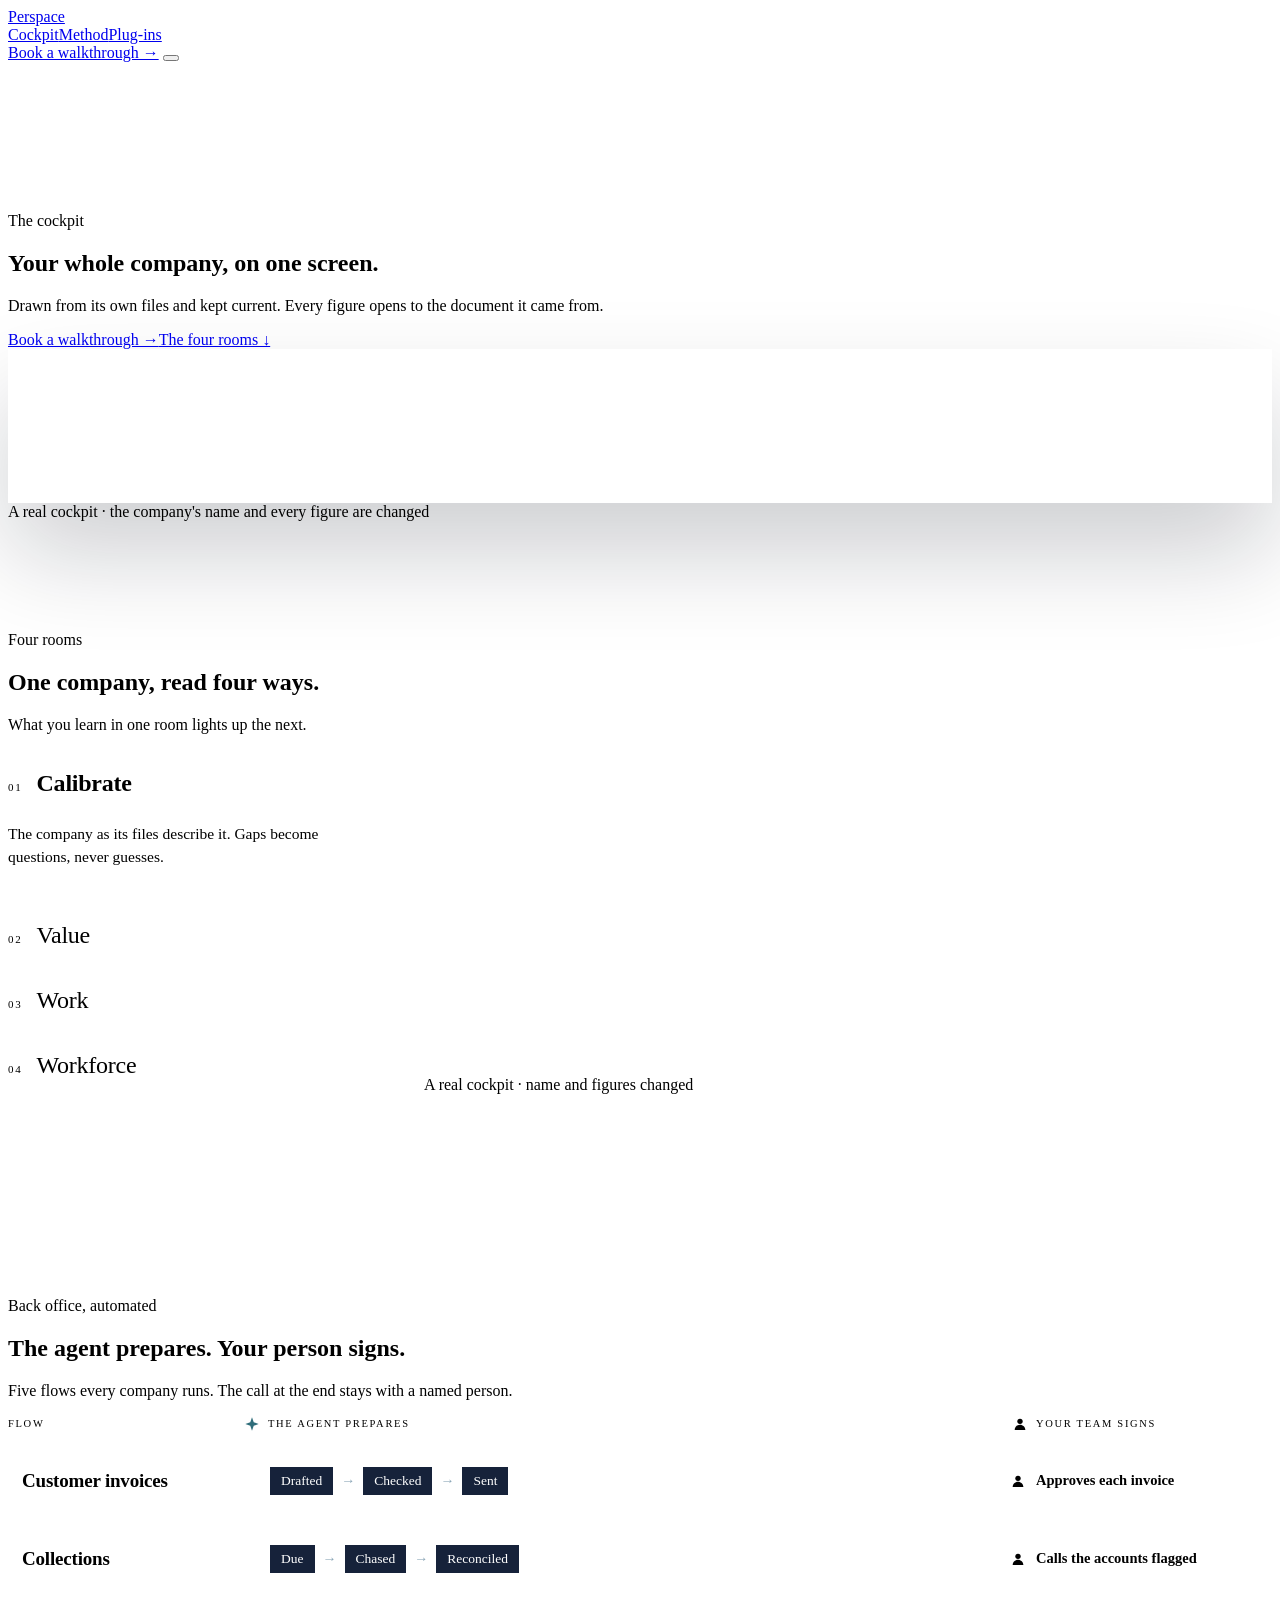
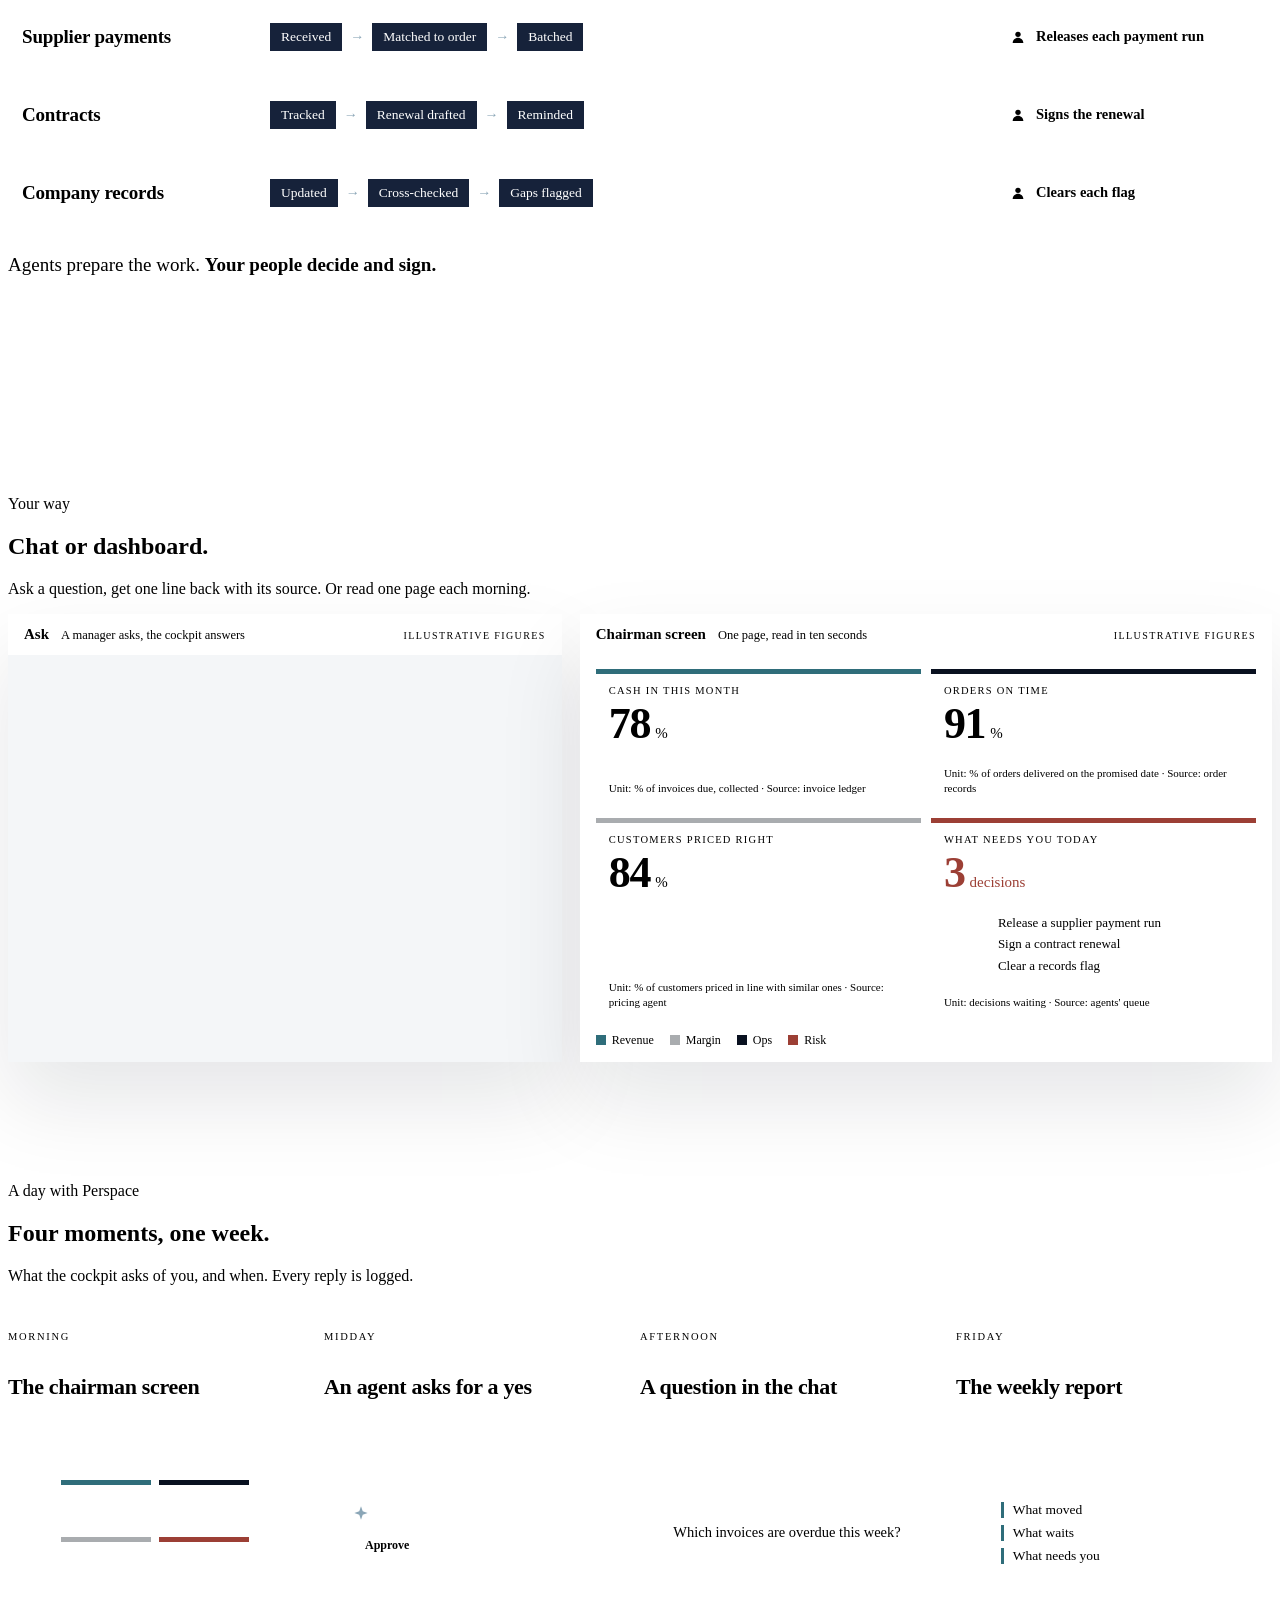
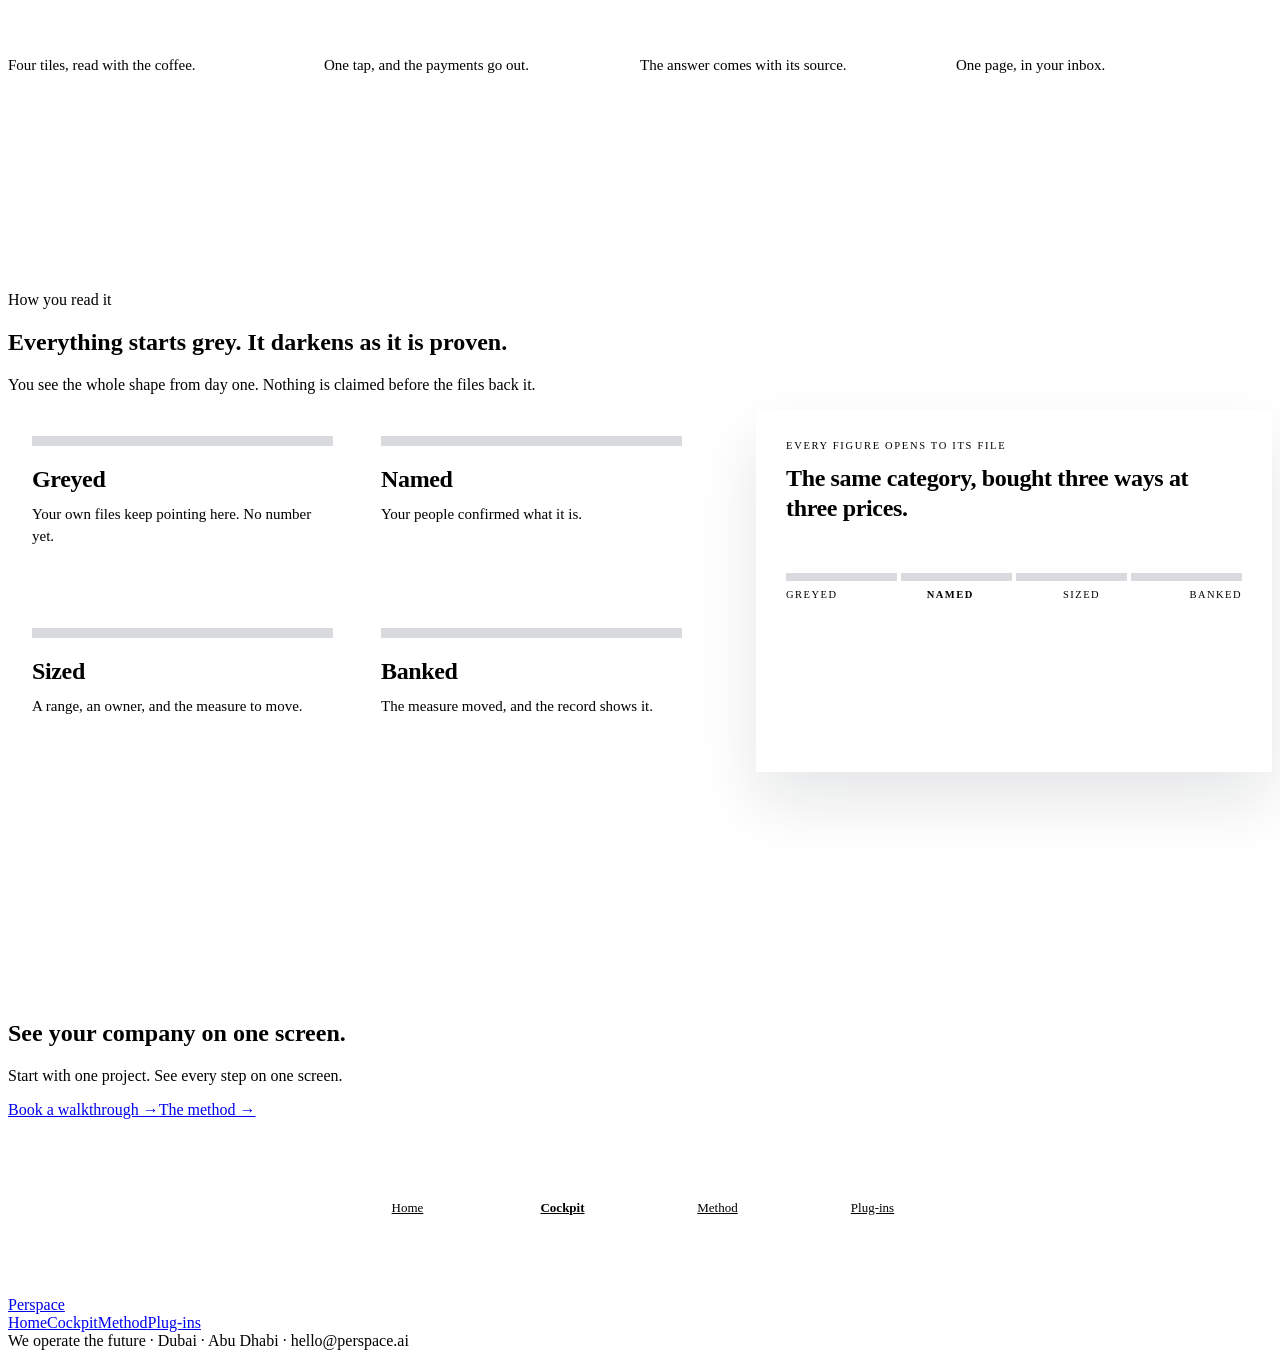
==== commit 1b20fc73: "Site map locked 6 Oct: four pages (Home, Cockpit, Method, Plug-ins) Home cut to hero (meter unchange" ====
--- a/cockpit.html
+++ b/cockpit.html
@@ -70,7 +70,7 @@
 .bor:hover{border-color:var(--ink)}
 .bon{font-size:19px;font-weight:700;letter-spacing:-.01em}
 .bos{display:flex;align-items:center;gap:8px;background:var(--ink);padding:9px 12px;flex-wrap:wrap}
-.bos span{background:#16223a;color:#cfdbe4;padding:6px 11px;font-size:13.5px;font-weight:500}
+.bos span{background:#16223a;color:#fff;padding:6px 11px;font-size:13.5px;font-weight:500}
 .bos i{font-style:normal;color:#8BA6B7;font-size:14px}
 .bom{display:flex;align-items:center;gap:10px;border:1.5px solid var(--ink);background:#fff;padding:9px 12px}.bom b{font-size:14.5px}
 .bom small{display:none}
@@ -85,7 +85,7 @@
 .ywq{align-self:flex-end;background:#fff;border:1px solid var(--line);padding:9px 13px;font-size:14.5px;max-width:85%}
 .ywa{align-self:flex-start;display:flex;gap:9px;align-items:flex-start;background:var(--ink);padding:10px 13px;max-width:92%;border-left:3px solid #8BA6B7}
 .ywa .agi{margin-top:2px}
-.ywa b{display:block;color:#fff;font-size:14.5px;font-weight:500}.ywa small{display:block;color:#8BA6B7;font-size:12px;margin-top:3px}
+.ywa b{display:block;color:#fff;font-size:14.5px;font-weight:500}.ywa small{display:block;color:rgba(255,255,255,.75);font-size:12px;margin-top:3px}
 .ywb>*{opacity:0;transform:translateY(8px);transition:opacity .5s var(--ease),transform .5s var(--ease)}
 .ywc.in .ywb>*{opacity:1;transform:none}
 .ywc.in .ywb>:nth-child(2){transition-delay:.5s}.ywc.in .ywb>:nth-child(3){transition-delay:1s}.ywc.in .ywb>:nth-child(4){transition-delay:1.5s}.ywc.in .ywb>:nth-child(5){transition-delay:2s}.ywc.in .ywb>:nth-child(6){transition-delay:2.5s}
@@ -125,39 +125,77 @@
 }
 @media (max-width:420px){.ywt4{grid-template-columns:1fr}}
 @media (prefers-reduced-motion:reduce){.ywb>*{opacity:1;transform:none}.ywbar i{transform:none}}
-/* hero socket */
-.sock{position:relative;height:420px}
-.sock .port{position:absolute;left:50%;top:50%;transform:translate(-50%,-50%);width:240px;height:240px;border-radius:50%;background:var(--ink);display:grid;place-items:center;box-shadow:0 0 0 16px rgba(9,17,32,.05),0 0 0 34px rgba(9,17,32,.03)}
-.sock .port img{height:62px;animation:spin2 18s linear infinite;filter:brightness(1.4)}
-.sock .chip{position:absolute;background:var(--card);border:1px solid var(--ink);padding:10px 14px;font-size:14px;font-weight:700;display:flex;gap:10px;align-items:center;white-space:nowrap;box-shadow:0 14px 30px rgba(9,17,32,.08);animation:plug 6s var(--ease) infinite;animation-delay:var(--d)}
-.sock .chip i{width:8px;height:8px;border-radius:50%;background:var(--accent)}
-@keyframes plug{0%{opacity:0;transform:translate(var(--x),var(--y)) scale(.9)}14%{opacity:1;transform:translate(var(--x),var(--y)) scale(1)}55%{opacity:1;transform:translate(var(--x),var(--y))}66%{opacity:0;transform:translate(calc(var(--x)*.6),calc(var(--y)*.6)) scale(.8)}75%{opacity:0;transform:translate(0,0) scale(.4)}100%{opacity:0;transform:translate(0,0) scale(.4)}}
-.sock .chip{left:calc(50% - 60px);top:calc(50% - 20px);animation-fill-mode:backwards}
-/* origins */
-.orig{display:grid;grid-template-columns:repeat(3,1fr);gap:18px}
-.og{border:1px solid var(--line);background:var(--card);padding:28px 26px}
-.og .dot{width:12px;height:12px;border-radius:50%;margin-bottom:18px}
-.og b{font-size:21px;font-weight:700;letter-spacing:-.015em}
-.og p{font-size:15.5px;line-height:1.55;color:var(--soft);margin-top:10px}
-.d-shelf{background:var(--silver)}.d-cockpit{background:var(--accent)}.d-venture{background:var(--ink)}
-.og{display:block;transition:transform .3s var(--ease),border-color .3s}.og:hover{transform:translateY(-3px);border-color:var(--ink)}
-.pgo{margin-top:22px;font-size:15px;font-weight:700}
-@media (max-width:900px){.orig{grid-template-columns:1fr}.sock{height:320px}.sock .port{width:170px;height:170px}.sock .port img{height:46px}}
+
+/* ===== 6 Oct 2026 · the locked map ===== */
+.pad.tight{padding:100px 0}
+.phero{padding:150px 0 70px}
+/* four rooms: one viewer, four tabs (the home component, moved here) */
+.ck{display:grid;grid-template-columns:360px 1fr;gap:56px;align-items:start}
+.tabs{display:flex;flex-direction:column}
+.tab{padding:20px 0 18px;border-top:1px solid var(--line);cursor:pointer;position:relative;background:none;border-left:0;border-right:0;border-bottom:0;text-align:left;font:inherit;color:inherit}
+.tab:last-child{border-bottom:1px solid var(--line)}
+.tab .t{display:flex;gap:14px;align-items:baseline}
+.tab .t span{font-size:11px;letter-spacing:.16em;color:var(--faint);font-weight:500}
+.tab .t b{font-size:24px;font-weight:500;letter-spacing:-.01em;color:var(--faint);transition:color .3s}
+.tab:hover .t b{color:var(--soft)}
+.tab .tx{max-height:0;overflow:hidden;opacity:0;transition:max-height .6s var(--ease),opacity .6s,margin .6s;margin-top:0}
+.tab .tx p{font-size:15.5px;line-height:1.5;color:var(--soft)}
+.tab.on .t b{color:var(--ink);font-weight:700}
+.tab.on .tx{max-height:200px;opacity:1;margin-top:10px}
+.tab .bar{position:absolute;left:0;bottom:-1px;height:2px;background:var(--ink);width:0}
+.tab.on .bar{animation:prog var(--dur,9s) linear forwards}
+@keyframes prog{to{width:100%}}
+.pills{display:flex;flex-wrap:wrap;gap:6px;margin-top:12px}
+.pills span{font-size:12.5px;font-weight:700;padding:6px 10px;border:1px solid var(--ink);background:var(--card)}
+.pills .c{color:#fff;border:0;background:var(--c)}
+.pills .c.lt{color:var(--ink)}
+.viewer .device video{opacity:0;transition:opacity .8s}
+.viewer .device video.on{opacity:1}
+.viewer .vk{display:flex;justify-content:space-between;align-items:center;gap:16px;margin-top:18px;flex-wrap:wrap}
+.viewer .vk .honest{margin-top:0}
+.dots{display:flex;gap:8px}.dots i{width:28px;height:3px;background:var(--line);transition:background .3s}.dots i.on{background:var(--ink)}
+/* grey to banked + one finding, one section */
+.gb{display:grid;grid-template-columns:1.15fr .85fr;gap:50px;align-items:stretch;margin-top:10px}
+.ladder{grid-template-columns:repeat(2,1fr)}
+.lg:nth-child(3){border-left:0}.lg:nth-child(n+3){border-top:1px solid var(--line)}
+.lg{padding:26px 24px 28px}
+.lg .sw{margin-bottom:20px}
+.fcard{display:flex;flex-direction:column}
+.fcard .st4{display:flex;gap:4px;margin-top:18px}
+.fcard .st4 i{flex:1;height:8px;background:#d8dade}
+.fcard.in .st4 i:nth-child(1){background:#b9bfc7}.fcard.in .st4 i:nth-child(2){background:#8ba6b7;transition:background .6s .3s}
+.fcard .st4l{display:flex;justify-content:space-between;font-size:10.5px;letter-spacing:.14em;text-transform:uppercase;color:var(--faint);font-weight:500;margin-top:8px}
+.fcard .st4l b{color:var(--ink)}
+.path div code{border-bottom:1px solid var(--ink)}
+.trail{display:flex;justify-content:center;margin:56px auto 0;max-width:620px;position:relative}
+.trail::before{content:"";position:absolute;left:12%;right:12%;top:7px;height:1px;background:var(--ink);opacity:.25}
+.trail a{flex:1;display:flex;flex-direction:column;align-items:center;gap:10px;font-size:13px;font-weight:500;color:var(--soft);position:relative}
+.trail a i{width:15px;height:15px;border-radius:50%;border:1.5px solid var(--ink);background:var(--ground);transition:background .3s,transform .3s var(--ease)}
+.trail a:hover i{background:var(--accent);transform:scale(1.2)}
+.trail a.on{color:var(--ink);font-weight:700}.trail a.on i{background:var(--ink)}
+.closeband{padding:110px 0 80px}
+@media (max-width:900px){
+  .pad.tight{padding:76px 0}
+  .phero{padding:110px 0 50px}
+  .ck{grid-template-columns:1fr;gap:26px}
+  .gb{grid-template-columns:1fr;gap:26px}
+  .closeband{padding:80px 0 60px}
+}
 </style></head>
 <body>
 <nav id="nav"><div class="wrap">
   <a class="brand" href="index.html"><img src="img/perspace-mark-ink.png" alt="">Perspace</a>
-  <div class="links"><a class="nck on" href="cockpit.html">Cockpit</a><a href="method.html">Method</a><a href="philosophy.html">Philosophy</a><a href="venture.html">Venture clienting</a></div>
+  <div class="links"><a class="nck on" href="cockpit.html">Cockpit</a><a href="method.html">Method</a><a href="plugins.html">Plug-ins</a></div>
   <a class="btn dark" href="mailto:hello@perspace.ai?subject=Walkthrough">Book a walkthrough →</a>
   <button class="mnu" aria-label="Menu" aria-expanded="false"><i></i><i></i></button>
 </div></nav>
 
 <section class="phero"><div class="glow"></div><div class="wrap grid">
   <div class="copy">
-    <div class="tag rv">The cockpit · 03 Value creation</div>
+    <div class="tag rv">The cockpit</div>
     <h1 class="rv d1">Your whole company, <b>on one screen.</b></h1>
-    <p class="lede rv d2">Drawn from its own files and kept current as it moves. Where the money sits, what is moving, and who carries it. Every figure traces back to the document it came from.</p>
-    <div class="btns rv d3"><a class="btn dark" href="mailto:hello@perspace.ai?subject=Walkthrough">Book a walkthrough →</a><a class="btn line" href="#rooms">Walk the four rooms ↓</a></div>
+    <p class="lede rv d2">Drawn from its own files and kept current. Every figure opens to the document it came from.</p>
+    <div class="btns rv d3"><a class="btn dark" href="mailto:hello@perspace.ai?subject=Walkthrough">Book a walkthrough →</a><a class="btn line" href="#rooms">The four rooms ↓</a></div>
   </div>
   <div class="rv d2">
     <div class="device"><video autoplay muted loop playsinline poster="img/poster_today.jpg"><source src="img/clip_today.webm" type="video/webm"><source src="img/clip_today.mp4" type="video/mp4"></video></div>
@@ -166,41 +204,30 @@
 </div></section>
 
 <!-- FOUR ROOMS -->
-<section class="pad" id="rooms" style="padding-top:30px"><div class="wrap">
+<section class="pad tight" id="rooms" style="padding-top:40px"><div class="wrap">
   <div class="head2">
     <div><div class="tag rv">Four rooms</div><h2 class="rv d1">One company, <b>read four ways.</b></h2></div>
-    <p class="lede rv d2">The same company in every room. What you learn in one lights up the next.</p>
-  </div>
-  <div class="rooms">
-    <div class="room">
-      <div class="vis rv"><div class="device"><video autoplay muted loop playsinline preload="none" poster="img/poster_calibrate.jpg"><source src="img/clip_calibrate.webm" type="video/webm"><source src="img/clip_calibrate.mp4" type="video/mp4"></video></div></div>
-      <div class="rv d1"><div class="k">01 · CALIBRATE</div><h3>The company, <b>as its files describe it.</b></h3><p>What we read, what it tells us, and what the files could not tell us yet.</p>
-        <ul><li>Every answer names who gave it and when it expires</li><li>Gaps are listed as questions, never guessed</li></ul></div>
-    </div>
-    <div class="room">
-      <div class="vis rv"><div class="device"><video autoplay muted loop playsinline preload="none" poster="img/poster_value.jpg"><source src="img/clip_value.webm" type="video/webm"><source src="img/clip_value.mp4" type="video/mp4"></video></div></div>
-      <div class="rv d1"><div class="k">02 · VALUE</div><h3>Where <b>the money sits.</b></h3><p>Every pocket named, sized and traced to its file. Look here first, then the rest, row by row.</p>
-        <ul><li>Revenue, margin, operations, risk, support</li><li>Each pocket darkens as it is proven</li></ul></div>
-    </div>
-    <div class="room">
-      <div class="vis rv"><div class="device"><video autoplay muted loop playsinline preload="none" poster="img/poster_work.jpg"><source src="img/clip_work.webm" type="video/webm"><source src="img/clip_work.mp4" type="video/mp4"></video></div></div>
-      <div class="rv d1"><div class="k">03 · WORK</div><h3>What is <b>moving.</b></h3><p>Every pocket becomes a piece of work. Each one says who holds it, what it needs and where it is stuck.</p>
-        <ul><li>Write it down, make it right, give it a tool, give it an agent</li><li>Done means the agreed measure moved</li></ul></div>
-    </div>
-    <div class="room">
-      <div class="vis rv"><div class="device"><video autoplay muted loop playsinline preload="none" poster="img/poster_workforce.jpg"><source src="img/clip_workforce.webm" type="video/webm"><source src="img/clip_workforce.mp4" type="video/mp4"></video></div></div>
-      <div class="rv d1"><div class="k">04 · WORKFORCE</div><h3>People and agents, <b>one chart.</b></h3><p>Every piece of work carried by a person, an agent or a tool, each with a person accountable.</p>
-        <ul><li>Name and role on every line</li><li>Money out, prices and anything legal stop at a person</li></ul></div>
-    </div>
-  </div>
-  <div class="honest" style="text-align:center">A real cockpit · the company's name and every figure are changed</div>
+    <p class="lede rv d2">What you learn in one room lights up the next.</p>
+  </div>
+  <div class="ck">
+    <div class="tabs rv" role="tablist">
+      <button class="tab on" role="tab"><div class="t"><span>01</span><b>Calibrate</b></div><div class="tx"><p>The company as its files describe it. Gaps become questions, never guesses.</p></div><div class="bar"></div></button>
+      <button class="tab" role="tab"><div class="t"><span>02</span><b>Value</b></div><div class="tx"><p>Where the money sits, in five rows.</p><div class="pills"><span class="c" style="--c:#2F6D7A">Revenue</span><span class="c lt" style="--c:#A9ACAF">Margin</span><span class="c" style="--c:#091120">Operations</span><span class="c" style="--c:#9C3F35">Risk</span><span class="c lt" style="--c:#8BA6B7">Support</span></div></div><div class="bar"></div></button>
+      <button class="tab" role="tab"><div class="t"><span>03</span><b>Work</b></div><div class="tx"><p>Every pocket becomes a project, in four rungs.</p><div class="pills"><span>Write it down</span><span>Make it right</span><span>Give it a tool</span><span>Give it an agent</span></div></div><div class="bar"></div></button>
+      <button class="tab" role="tab"><div class="t"><span>04</span><b>Workforce</b></div><div class="tx"><p>People and agents on one chart. Money out, prices and anything legal stop at a person.</p></div><div class="bar"></div></button>
+    </div>
+    <div class="viewer rv d1">
+      <div class="device"><video class="on" poster="img/poster_calibrate.jpg" muted playsinline preload="auto"><source src="img/clip_calibrate.webm" type="video/webm"><source src="img/clip_calibrate.mp4" type="video/mp4"></video><video poster="img/poster_value.jpg" muted playsinline preload="none"><source src="img/clip_value.webm" type="video/webm"><source src="img/clip_value.mp4" type="video/mp4"></video><video poster="img/poster_work.jpg" muted playsinline preload="none"><source src="img/clip_work.webm" type="video/webm"><source src="img/clip_work.mp4" type="video/mp4"></video><video poster="img/poster_workforce.jpg" muted playsinline preload="none"><source src="img/clip_workforce.webm" type="video/webm"><source src="img/clip_workforce.mp4" type="video/mp4"></video></div>
+      <div class="vk"><div class="honest">A real cockpit · name and figures changed</div><div class="dots"><i class="on"></i><i></i><i></i><i></i></div></div>
+    </div>
+  </div>
 </div></section>
 
 <!-- BACK OFFICE, AUTOMATED (Peter, 6 Oct 2026) -->
-<section class="pad" id="backoffice" style="background:var(--card);border-top:1px solid var(--line);border-bottom:1px solid var(--line)"><div class="wrap">
+<section class="pad tight" id="backoffice" style="background:var(--card);border-top:1px solid var(--line);border-bottom:1px solid var(--line)"><div class="wrap">
   <div class="head2">
     <div><div class="tag rv">Back office, automated</div><h2 class="rv d1">The agent prepares. <b>Your person signs.</b></h2></div>
-    <p class="lede rv d2">Five flows every company runs. The agent does the steps in between, and the call at the end stays with a named person on your team.</p>
+    <p class="lede rv d2">Five flows every company runs. The call at the end stays with a named person.</p>
   </div>
   <div class="bo">
     <div class="boh"><span>Flow</span><span><svg viewBox="0 0 24 24" class="agi" aria-hidden="true"><path d="M12 2l2.6 7.4L22 12l-7.4 2.6L12 22l-2.6-7.4L2 12l7.4-2.6z"/></svg>The agent prepares</span><span><svg viewBox="0 0 24 24" class="psi" aria-hidden="true"><circle cx="12" cy="8" r="4"/><path d="M4 21c0-4.4 3.6-8 8-8s8 3.6 8 8z"/></svg>Your team signs</span></div>
@@ -214,10 +241,10 @@
 </div></section>
 
 <!-- YOUR WAY: CHAT OR DASHBOARD (Peter, 6 Oct 2026) -->
-<section class="pad" id="yourway"><div class="wrap">
+<section class="pad tight" id="yourway"><div class="wrap">
   <div class="head2">
     <div><div class="tag rv">Your way</div><h2 class="rv d1">Chat <b>or dashboard.</b></h2></div>
-    <p class="lede rv d2">Ask the cockpit a question and get one line back, with its source. Or read one page at the start of the day. We shape the interface around how you work.</p>
+    <p class="lede rv d2">Ask a question, get one line back with its source. Or read one page each morning.</p>
   </div>
   <div class="yw">
     <div class="ywc rv" data-trigger><div class="ywh"><b>Ask</b><span>A manager asks, the cockpit answers</span><em>Illustrative figures</em></div><div class="ywb"><div class="ywq">Which invoices are overdue this week?</div><div class="ywa"><svg viewBox="0 0 24 24" class="agi" aria-hidden="true"><path d="M12 2l2.6 7.4L22 12l-7.4 2.6L12 22l-2.6-7.4L2 12l7.4-2.6z"/></svg><div><b>14 invoices, 5 of them over 30 days late.</b><small>Source: Collections agent, from the invoice ledger</small></div></div><div class="ywq">Which customers are priced below similar ones?</div><div class="ywa"><svg viewBox="0 0 24 24" class="agi" aria-hidden="true"><path d="M12 2l2.6 7.4L22 12l-7.4 2.6L12 22l-2.6-7.4L2 12l7.4-2.6z"/></svg><div><b>6 customers, about a tenth below similar ones.</b><small>Source: Pricing agent, from orders and contracts</small></div></div><div class="ywq">Which contracts renew this quarter?</div><div class="ywa"><svg viewBox="0 0 24 24" class="agi" aria-hidden="true"><path d="M12 2l2.6 7.4L22 12l-7.4 2.6L12 22l-2.6-7.4L2 12l7.4-2.6z"/></svg><div><b>9 contracts, 3 renewals already drafted.</b><small>Source: Contract register, updated this morning</small></div></div></div></div>
@@ -229,10 +256,10 @@
 </div></section>
 
 <!-- A DAY WITH PERSPACE (Peter, 6 Oct 2026) -->
-<section class="pad" id="day" style="padding-top:20px"><div class="wrap">
+<section class="pad tight" id="day" style="padding-top:20px"><div class="wrap">
   <div class="head2">
     <div><div class="tag rv">A day with Perspace</div><h2 class="rv d1">Four moments, <b>one week.</b></h2></div>
-    <p class="lede rv d2">What the cockpit asks of you, and when. Everything else runs without you.</p>
+    <p class="lede rv d2">What the cockpit asks of you, and when. Every reply is logged.</p>
   </div>
   <div class="dyr">
     <div class="dys rv"><div class="dyk">Morning</div><h3>The chairman screen</h3><div class="dyv"><div class="dyt"><i style="border-color:#2F6D7A"></i><i style="border-color:#091120"></i><i style="border-color:#A9ACAF"></i><i style="border-color:#9C3F35"></i></div></div><p>Four tiles, read with the coffee.</p></div>
@@ -242,109 +269,60 @@
   </div>
 </div></section>
 
-<!-- GREYING -->
-<section class="pad" style="background:var(--card);border-top:1px solid var(--line);border-bottom:1px solid var(--line)"><div class="wrap">
+<!-- EVERYTHING STARTS GREY · EVERY FIGURE OPENS TO ITS FILE -->
+<section class="pad tight" id="grey" style="background:var(--card);border-top:1px solid var(--line);border-bottom:1px solid var(--line)"><div class="wrap">
   <div class="head2">
     <div><div class="tag rv">How you read it</div><h2 class="rv d1">Everything starts grey. <b>It darkens as it is proven.</b></h2></div>
-    <p class="lede rv d2">From the first day you see the whole shape of the company. Nothing is claimed before the files back it.</p>
-  </div>
-  <div class="ladder" data-trigger>
-    <div class="lg"><div class="sw"></div><b>Greyed</b><span>Your own files keep pointing here. No number yet.</span></div>
-    <div class="lg"><div class="sw"></div><b>Named</b><span>Someone at your company has confirmed what it is. Still no number.</span></div>
-    <div class="lg"><div class="sw"></div><b>Sized</b><span>A range, an owner, and the measure we agree to move.</span></div>
-    <div class="lg"><div class="sw"></div><b>Banked</b><span>The agreed measure moved, and the record shows it.</span></div>
-  </div>
-</div></section>
-
-<!-- ONE FINDING -->
-<section class="pad"><div class="wrap trace">
-  <div>
-    <div class="tag rv">One finding, traced</div>
-    <h2 class="rv d1" style="margin-top:22px">Every figure <b>opens to its file.</b></h2>
-    <p class="lede rv d2" style="margin-top:22px">Tap a number and you land on the contract, the invoice or the sheet it came from. If the file is not there yet, the cockpit says what would fill it.</p>
-  </div>
-  <div class="fcard" data-trigger>
-    <div class="k">VALUE · PROCUREMENT</div>
-    <h4>The same category, bought three ways at three prices.</h4>
-    <div class="v">≈ $340k <small>a year</small></div>
-    <div class="path">
-      <div><i></i>Three suppliers, one spec</div>
-      <div><i></i>Read from <code>Supplier_Contracts_2026.xlsx</code></div>
-      <div><i></i>One ranked view, waiting on one approval</div>
-    </div>
-  </div>
-</div></section>
-
-<!-- PLUGS INTO -->
-<section class="pad" style="padding-top:30px"><div class="wrap">
-  <div class="head2">
-    <div><div class="tag rv">Your data</div><h2 class="rv d1">It plugs into <b>what you already run.</b></h2></div>
-    <p class="lede rv d2">Nothing to migrate and nothing new to learn. It sees what you permit, acts where you permit, and logs every step. You choose where it runs.</p>
-  </div>
-  <div class="plugs">
-    <div class="pl rv"><div class="k">01</div><b>Connected</b><p>Runs on our hosting, in a UAE region if you want. The fastest way to start.</p></div>
-    <div class="pl rv d1"><div class="k">02</div><b>Hybrid</b><p>Raw data stays inside your walls. Only the finished record crosses.</p></div>
-    <div class="pl rv d2"><div class="k">03</div><b>Private</b><p>All of it inside your own cloud, the model included. For regulated work and government.</p></div>
-  </div>
-  <!-- CONNECT STRIP · generated by method/gen/write-connects.py. Do not edit here. -->
-<style>
-.cstrip{overflow:hidden;margin-top:14px;mask-image:linear-gradient(90deg,transparent,#000 7%,#000 93%,transparent);-webkit-mask-image:linear-gradient(90deg,transparent,#000 7%,#000 93%,transparent)}
-.cstrip:first-of-type{margin-top:40px}
-.cstrip .run{display:flex;gap:14px;width:max-content;align-items:center;padding:6px 0;animation:cdrift 96s linear infinite}
-.cstrip .run.r1{animation-duration:118s;animation-direction:reverse}
-@keyframes cdrift{from{transform:translateX(0)}to{transform:translateX(-50%)}}
-.cstrip .lg{flex:none;height:56px;display:flex;align-items:center;gap:11px;padding:0 18px;background:var(--ground);border:1px solid var(--line);color:var(--soft)}
-.cstrip .lg img{height:20px;width:20px;opacity:.55;filter:grayscale(1);flex:none}
-.cstrip .lg i{font-style:normal;font-size:14px;font-weight:700;letter-spacing:-.01em;white-space:nowrap}
-.cmore{margin-top:22px;font-size:15.5px;color:var(--soft)}
-.cmore a{font-weight:700;color:var(--ink);border-bottom:1px solid var(--line);padding-bottom:1px}
-.cmore a:hover{border-bottom-color:currentColor}
-@media(prefers-reduced-motion:reduce){.cstrip .run{animation:none}}
-</style>
-<div class="cstrip rv"><div class="run r0"><span class="lg"><img loading="lazy" src="https://cdn.jsdelivr.net/npm/simple-icons@13/icons/sap.svg" alt=""><i>SAP</i></span><span class="lg wm"><i>Oracle NetSuite</i></span><span class="lg"><img loading="lazy" src="https://cdn.jsdelivr.net/npm/simple-icons@13/icons/salesforce.svg" alt=""><i>Salesforce</i></span><span class="lg"><img loading="lazy" src="https://cdn.jsdelivr.net/npm/simple-icons@13/icons/xero.svg" alt=""><i>Xero</i></span><span class="lg wm"><i>SharePoint Online</i></span><span class="lg wm"><i>Microsoft Dynamics 365 Finance and Operations</i></span><span class="lg wm"><i>Infor LN</i></span><span class="lg wm"><i>Power BI</i></span><span class="lg wm"><i>IFS Cloud</i></span><span class="lg wm"><i>Foodics</i></span><span class="lg"><img loading="lazy" src="https://cdn.jsdelivr.net/npm/simple-icons@13/icons/adyen.svg" alt=""><i>Adyen</i></span><span class="lg"><img loading="lazy" src="https://cdn.jsdelivr.net/npm/simple-icons@13/icons/apachekafka.svg" alt=""><i>Kafka</i></span><span class="lg"><img loading="lazy" src="https://cdn.jsdelivr.net/npm/simple-icons@13/icons/autodesk.svg" alt=""><i>Autodesk</i></span><span class="lg"><img loading="lazy" src="https://cdn.jsdelivr.net/npm/simple-icons@13/icons/clickup.svg" alt=""><i>ClickUp</i></span><span class="lg"><img loading="lazy" src="https://cdn.jsdelivr.net/npm/simple-icons@13/icons/databricks.svg" alt=""><i>Databricks</i></span><span class="lg"><img loading="lazy" src="https://cdn.jsdelivr.net/npm/simple-icons@13/icons/dropbox.svg" alt=""><i>Dropbox</i></span><span class="lg"><img loading="lazy" src="https://cdn.jsdelivr.net/npm/simple-icons@13/icons/github.svg" alt=""><i>GitHub</i></span><span class="lg"><img loading="lazy" src="https://cdn.jsdelivr.net/npm/simple-icons@13/icons/googleads.svg" alt=""><i>Google Ads</i></span><span class="lg"><img loading="lazy" src="https://cdn.jsdelivr.net/npm/simple-icons@13/icons/googlecloud.svg" alt=""><i>Google Cloud</i></span><span class="lg"><img loading="lazy" src="https://cdn.jsdelivr.net/npm/simple-icons@13/icons/greenhouse.svg" alt=""><i>Greenhouse</i></span><span class="lg"><img loading="lazy" src="https://cdn.jsdelivr.net/npm/simple-icons@13/icons/informatica.svg" alt=""><i>Informatica</i></span><span class="lg"><img loading="lazy" src="https://cdn.jsdelivr.net/npm/simple-icons@13/icons/jira.svg" alt=""><i>Jira</i></span><span class="lg"><img loading="lazy" src="https://cdn.jsdelivr.net/npm/simple-icons@13/icons/magento.svg" alt=""><i>Magento</i></span><span class="lg"><img loading="lazy" src="https://cdn.jsdelivr.net/npm/simple-icons@13/icons/mongodb.svg" alt=""><i>MongoDB</i></span><span class="lg"><img loading="lazy" src="https://cdn.jsdelivr.net/npm/simple-icons@13/icons/notion.svg" alt=""><i>Notion</i></span><span class="lg"><img loading="lazy" src="https://cdn.jsdelivr.net/npm/simple-icons@13/icons/paypal.svg" alt=""><i>PayPal</i></span><span class="lg"><img loading="lazy" src="https://cdn.jsdelivr.net/npm/simple-icons@13/icons/redis.svg" alt=""><i>Redis</i></span><span class="lg"><img loading="lazy" src="https://cdn.jsdelivr.net/npm/simple-icons@13/icons/siemens.svg" alt=""><i>Siemens</i></span><span class="lg"><img loading="lazy" src="https://cdn.jsdelivr.net/npm/simple-icons@13/icons/splunk.svg" alt=""><i>Splunk</i></span><span class="lg"><img loading="lazy" src="https://cdn.jsdelivr.net/npm/simple-icons@13/icons/tableau.svg" alt=""><i>Tableau</i></span><span class="lg"><img loading="lazy" src="https://cdn.jsdelivr.net/npm/simple-icons@13/icons/trello.svg" alt=""><i>Trello</i></span><span class="lg"><img loading="lazy" src="https://cdn.jsdelivr.net/npm/simple-icons@13/icons/ups.svg" alt=""><i>UPS</i></span><span class="lg wm"><i>Microsoft Exchange</i></span><span class="lg wm"><i>Infor M3</i></span><span class="lg wm"><i>Sage 300</i></span><span class="lg wm"><i>Kyriba</i></span><span class="lg wm"><i>DP World CARGOES</i></span><span class="lg wm"><i>Korber WMS</i></span><span class="lg wm"><i>Oracle Opera</i></span><span class="lg wm"><i>MRI Software</i></span><span class="lg wm"><i>SAP Plant Maintenance</i></span><span class="lg wm"><i>Network International</i></span><span class="lg wm"><i>Bayzat</i></span><span class="lg wm"><i>Wafeq</i></span><span class="lg wm"><i>Toast</i></span><span class="lg wm"><i>BambooHR</i></span><span class="lg wm"><i>Informatica</i></span><span class="lg wm"><i>Fivetran</i></span><span class="lg wm"><i>Microsoft 365</i></span><span class="lg wm"><i>Microsoft Dynamics 365 Business Central</i></span><span class="lg wm"><i>Workday</i></span><span class="lg wm"><i>Tally</i></span><span class="lg wm"><i>ServiceNow</i></span><span class="lg"><img loading="lazy" src="https://cdn.jsdelivr.net/npm/simple-icons@13/icons/odoo.svg" alt=""><i>Odoo</i></span><span class="lg wm"><i>Epicor Kinetic</i></span><span class="lg wm"><i>Zoho Books</i></span><span class="lg wm"><i>Aramex</i></span><span class="lg"><img loading="lazy" src="https://cdn.jsdelivr.net/npm/simple-icons@13/icons/amazonwebservices.svg" alt=""><i>AWS</i></span><span class="lg"><img loading="lazy" src="https://cdn.jsdelivr.net/npm/simple-icons@13/icons/auth0.svg" alt=""><i>Auth0</i></span><span class="lg"><img loading="lazy" src="https://cdn.jsdelivr.net/npm/simple-icons@13/icons/box.svg" alt=""><i>Box</i></span><span class="lg"><img loading="lazy" src="https://cdn.jsdelivr.net/npm/simple-icons@13/icons/confluence.svg" alt=""><i>Confluence</i></span><span class="lg"><img loading="lazy" src="https://cdn.jsdelivr.net/npm/simple-icons@13/icons/dhl.svg" alt=""><i>DHL</i></span><span class="lg"><img loading="lazy" src="https://cdn.jsdelivr.net/npm/simple-icons@13/icons/fedex.svg" alt=""><i>FedEx</i></span><span class="lg"><img loading="lazy" src="https://cdn.jsdelivr.net/npm/simple-icons@13/icons/gmail.svg" alt=""><i>Gmail</i></span><span class="lg"><img loading="lazy" src="https://cdn.jsdelivr.net/npm/simple-icons@13/icons/googlebigquery.svg" alt=""><i>BigQuery</i></span><span class="lg"><img loading="lazy" src="https://cdn.jsdelivr.net/npm/simple-icons@13/icons/googlesheets.svg" alt=""><i>Google Sheets</i></span><span class="lg"><img loading="lazy" src="https://cdn.jsdelivr.net/npm/simple-icons@13/icons/hubspot.svg" alt=""><i>HubSpot</i></span><span class="lg"><img loading="lazy" src="https://cdn.jsdelivr.net/npm/simple-icons@13/icons/jenkins.svg" alt=""><i>Jenkins</i></span><span class="lg"><img loading="lazy" src="https://cdn.jsdelivr.net/npm/simple-icons@13/icons/looker.svg" alt=""><i>Looker</i></span><span class="lg"><img loading="lazy" src="https://cdn.jsdelivr.net/npm/simple-icons@13/icons/meta.svg" alt=""><i>Meta</i></span><span class="lg"><img loading="lazy" src="https://cdn.jsdelivr.net/npm/simple-icons@13/icons/mysql.svg" alt=""><i>MySQL</i></span><span class="lg"><img loading="lazy" src="https://cdn.jsdelivr.net/npm/simple-icons@13/icons/sap.svg" alt=""><i>SAP</i></span><span class="lg wm"><i>Oracle NetSuite</i></span><span class="lg"><img loading="lazy" src="https://cdn.jsdelivr.net/npm/simple-icons@13/icons/salesforce.svg" alt=""><i>Salesforce</i></span><span class="lg"><img loading="lazy" src="https://cdn.jsdelivr.net/npm/simple-icons@13/icons/xero.svg" alt=""><i>Xero</i></span><span class="lg wm"><i>SharePoint Online</i></span><span class="lg wm"><i>Microsoft Dynamics 365 Finance and Operations</i></span><span class="lg wm"><i>Infor LN</i></span><span class="lg wm"><i>Power BI</i></span><span class="lg wm"><i>IFS Cloud</i></span><span class="lg wm"><i>Foodics</i></span><span class="lg"><img loading="lazy" src="https://cdn.jsdelivr.net/npm/simple-icons@13/icons/adyen.svg" alt=""><i>Adyen</i></span><span class="lg"><img loading="lazy" src="https://cdn.jsdelivr.net/npm/simple-icons@13/icons/apachekafka.svg" alt=""><i>Kafka</i></span><span class="lg"><img loading="lazy" src="https://cdn.jsdelivr.net/npm/simple-icons@13/icons/autodesk.svg" alt=""><i>Autodesk</i></span><span class="lg"><img loading="lazy" src="https://cdn.jsdelivr.net/npm/simple-icons@13/icons/clickup.svg" alt=""><i>ClickUp</i></span><span class="lg"><img loading="lazy" src="https://cdn.jsdelivr.net/npm/simple-icons@13/icons/databricks.svg" alt=""><i>Databricks</i></span><span class="lg"><img loading="lazy" src="https://cdn.jsdelivr.net/npm/simple-icons@13/icons/dropbox.svg" alt=""><i>Dropbox</i></span><span class="lg"><img loading="lazy" src="https://cdn.jsdelivr.net/npm/simple-icons@13/icons/github.svg" alt=""><i>GitHub</i></span><span class="lg"><img loading="lazy" src="https://cdn.jsdelivr.net/npm/simple-icons@13/icons/googleads.svg" alt=""><i>Google Ads</i></span><span class="lg"><img loading="lazy" src="https://cdn.jsdelivr.net/npm/simple-icons@13/icons/googlecloud.svg" alt=""><i>Google Cloud</i></span><span class="lg"><img loading="lazy" src="https://cdn.jsdelivr.net/npm/simple-icons@13/icons/greenhouse.svg" alt=""><i>Greenhouse</i></span><span class="lg"><img loading="lazy" src="https://cdn.jsdelivr.net/npm/simple-icons@13/icons/informatica.svg" alt=""><i>Informatica</i></span><span class="lg"><img loading="lazy" src="https://cdn.jsdelivr.net/npm/simple-icons@13/icons/jira.svg" alt=""><i>Jira</i></span><span class="lg"><img loading="lazy" src="https://cdn.jsdelivr.net/npm/simple-icons@13/icons/magento.svg" alt=""><i>Magento</i></span><span class="lg"><img loading="lazy" src="https://cdn.jsdelivr.net/npm/simple-icons@13/icons/mongodb.svg" alt=""><i>MongoDB</i></span><span class="lg"><img loading="lazy" src="https://cdn.jsdelivr.net/npm/simple-icons@13/icons/notion.svg" alt=""><i>Notion</i></span><span class="lg"><img loading="lazy" src="https://cdn.jsdelivr.net/npm/simple-icons@13/icons/paypal.svg" alt=""><i>PayPal</i></span><span class="lg"><img loading="lazy" src="https://cdn.jsdelivr.net/npm/simple-icons@13/icons/redis.svg" alt=""><i>Redis</i></span><span class="lg"><img loading="lazy" src="https://cdn.jsdelivr.net/npm/simple-icons@13/icons/siemens.svg" alt=""><i>Siemens</i></span><span class="lg"><img loading="lazy" src="https://cdn.jsdelivr.net/npm/simple-icons@13/icons/splunk.svg" alt=""><i>Splunk</i></span><span class="lg"><img loading="lazy" src="https://cdn.jsdelivr.net/npm/simple-icons@13/icons/tableau.svg" alt=""><i>Tableau</i></span><span class="lg"><img loading="lazy" src="https://cdn.jsdelivr.net/npm/simple-icons@13/icons/trello.svg" alt=""><i>Trello</i></span><span class="lg"><img loading="lazy" src="https://cdn.jsdelivr.net/npm/simple-icons@13/icons/ups.svg" alt=""><i>UPS</i></span><span class="lg wm"><i>Microsoft Exchange</i></span><span class="lg wm"><i>Infor M3</i></span><span class="lg wm"><i>Sage 300</i></span><span class="lg wm"><i>Kyriba</i></span><span class="lg wm"><i>DP World CARGOES</i></span><span class="lg wm"><i>Korber WMS</i></span><span class="lg wm"><i>Oracle Opera</i></span><span class="lg wm"><i>MRI Software</i></span><span class="lg wm"><i>SAP Plant Maintenance</i></span><span class="lg wm"><i>Network International</i></span><span class="lg wm"><i>Bayzat</i></span><span class="lg wm"><i>Wafeq</i></span><span class="lg wm"><i>Toast</i></span><span class="lg wm"><i>BambooHR</i></span><span class="lg wm"><i>Informatica</i></span><span class="lg wm"><i>Fivetran</i></span><span class="lg wm"><i>Microsoft 365</i></span><span class="lg wm"><i>Microsoft Dynamics 365 Business Central</i></span><span class="lg wm"><i>Workday</i></span><span class="lg wm"><i>Tally</i></span><span class="lg wm"><i>ServiceNow</i></span><span class="lg"><img loading="lazy" src="https://cdn.jsdelivr.net/npm/simple-icons@13/icons/odoo.svg" alt=""><i>Odoo</i></span><span class="lg wm"><i>Epicor Kinetic</i></span><span class="lg wm"><i>Zoho Books</i></span><span class="lg wm"><i>Aramex</i></span><span class="lg"><img loading="lazy" src="https://cdn.jsdelivr.net/npm/simple-icons@13/icons/amazonwebservices.svg" alt=""><i>AWS</i></span><span class="lg"><img loading="lazy" src="https://cdn.jsdelivr.net/npm/simple-icons@13/icons/auth0.svg" alt=""><i>Auth0</i></span><span class="lg"><img loading="lazy" src="https://cdn.jsdelivr.net/npm/simple-icons@13/icons/box.svg" alt=""><i>Box</i></span><span class="lg"><img loading="lazy" src="https://cdn.jsdelivr.net/npm/simple-icons@13/icons/confluence.svg" alt=""><i>Confluence</i></span><span class="lg"><img loading="lazy" src="https://cdn.jsdelivr.net/npm/simple-icons@13/icons/dhl.svg" alt=""><i>DHL</i></span><span class="lg"><img loading="lazy" src="https://cdn.jsdelivr.net/npm/simple-icons@13/icons/fedex.svg" alt=""><i>FedEx</i></span><span class="lg"><img loading="lazy" src="https://cdn.jsdelivr.net/npm/simple-icons@13/icons/gmail.svg" alt=""><i>Gmail</i></span><span class="lg"><img loading="lazy" src="https://cdn.jsdelivr.net/npm/simple-icons@13/icons/googlebigquery.svg" alt=""><i>BigQuery</i></span><span class="lg"><img loading="lazy" src="https://cdn.jsdelivr.net/npm/simple-icons@13/icons/googlesheets.svg" alt=""><i>Google Sheets</i></span><span class="lg"><img loading="lazy" src="https://cdn.jsdelivr.net/npm/simple-icons@13/icons/hubspot.svg" alt=""><i>HubSpot</i></span><span class="lg"><img loading="lazy" src="https://cdn.jsdelivr.net/npm/simple-icons@13/icons/jenkins.svg" alt=""><i>Jenkins</i></span><span class="lg"><img loading="lazy" src="https://cdn.jsdelivr.net/npm/simple-icons@13/icons/looker.svg" alt=""><i>Looker</i></span><span class="lg"><img loading="lazy" src="https://cdn.jsdelivr.net/npm/simple-icons@13/icons/meta.svg" alt=""><i>Meta</i></span><span class="lg"><img loading="lazy" src="https://cdn.jsdelivr.net/npm/simple-icons@13/icons/mysql.svg" alt=""><i>MySQL</i></span></div></div>
-<div class="cstrip rv"><div class="run r1"><span class="lg"><img loading="lazy" src="https://cdn.jsdelivr.net/npm/simple-icons@13/icons/oracle.svg" alt=""><i>Oracle</i></span><span class="lg wm"><i>SAP S/4HANA</i></span><span class="lg"><img loading="lazy" src="https://cdn.jsdelivr.net/npm/simple-icons@13/icons/zoho.svg" alt=""><i>Zoho</i></span><span class="lg"><img loading="lazy" src="https://cdn.jsdelivr.net/npm/simple-icons@13/icons/quickbooks.svg" alt=""><i>QuickBooks</i></span><span class="lg wm"><i>Sage Intacct</i></span><span class="lg wm"><i>Outlook</i></span><span class="lg wm"><i>Microsoft Teams</i></span><span class="lg wm"><i>Focus Softnet</i></span><span class="lg wm"><i>Emirates NBD</i></span><span class="lg"><img loading="lazy" src="https://cdn.jsdelivr.net/npm/simple-icons@13/icons/airtable.svg" alt=""><i>Airtable</i></span><span class="lg"><img loading="lazy" src="https://cdn.jsdelivr.net/npm/simple-icons@13/icons/asana.svg" alt=""><i>Asana</i></span><span class="lg"><img loading="lazy" src="https://cdn.jsdelivr.net/npm/simple-icons@13/icons/bitbucket.svg" alt=""><i>Bitbucket</i></span><span class="lg"><img loading="lazy" src="https://cdn.jsdelivr.net/npm/simple-icons@13/icons/cloudera.svg" alt=""><i>Cloudera</i></span><span class="lg"><img loading="lazy" src="https://cdn.jsdelivr.net/npm/simple-icons@13/icons/datadog.svg" alt=""><i>Datadog</i></span><span class="lg"><img loading="lazy" src="https://cdn.jsdelivr.net/npm/simple-icons@13/icons/elasticsearch.svg" alt=""><i>Elasticsearch</i></span><span class="lg"><img loading="lazy" src="https://cdn.jsdelivr.net/npm/simple-icons@13/icons/gitlab.svg" alt=""><i>GitLab</i></span><span class="lg"><img loading="lazy" src="https://cdn.jsdelivr.net/npm/simple-icons@13/icons/googleanalytics.svg" alt=""><i>Google Analytics</i></span><span class="lg"><img loading="lazy" src="https://cdn.jsdelivr.net/npm/simple-icons@13/icons/googledrive.svg" alt=""><i>Google Drive</i></span><span class="lg"><img loading="lazy" src="https://cdn.jsdelivr.net/npm/simple-icons@13/icons/gusto.svg" alt=""><i>Gusto</i></span><span class="lg"><img loading="lazy" src="https://cdn.jsdelivr.net/npm/simple-icons@13/icons/intuit.svg" alt=""><i>Intuit</i></span><span class="lg"><img loading="lazy" src="https://cdn.jsdelivr.net/npm/simple-icons@13/icons/linkedin.svg" alt=""><i>LinkedIn</i></span><span class="lg"><img loading="lazy" src="https://cdn.jsdelivr.net/npm/simple-icons@13/icons/mailchimp.svg" alt=""><i>Mailchimp</i></span><span class="lg"><img loading="lazy" src="https://cdn.jsdelivr.net/npm/simple-icons@13/icons/mulesoft.svg" alt=""><i>MuleSoft</i></span><span class="lg"><img loading="lazy" src="https://cdn.jsdelivr.net/npm/simple-icons@13/icons/okta.svg" alt=""><i>Okta</i></span><span class="lg"><img loading="lazy" src="https://cdn.jsdelivr.net/npm/simple-icons@13/icons/postgresql.svg" alt=""><i>PostgreSQL</i></span><span class="lg"><img loading="lazy" src="https://cdn.jsdelivr.net/npm/simple-icons@13/icons/sage.svg" alt=""><i>Sage</i></span><span class="lg"><img loading="lazy" src="https://cdn.jsdelivr.net/npm/simple-icons@13/icons/slack.svg" alt=""><i>Slack</i></span><span class="lg"><img loading="lazy" src="https://cdn.jsdelivr.net/npm/simple-icons@13/icons/square.svg" alt=""><i>Square</i></span><span class="lg"><img loading="lazy" src="https://cdn.jsdelivr.net/npm/simple-icons@13/icons/teradata.svg" alt=""><i>Teradata</i></span><span class="lg"><img loading="lazy" src="https://cdn.jsdelivr.net/npm/simple-icons@13/icons/twilio.svg" alt=""><i>Twilio</i></span><span class="lg"><img loading="lazy" src="https://cdn.jsdelivr.net/npm/simple-icons@13/icons/woocommerce.svg" alt=""><i>WooCommerce</i></span><span class="lg wm"><i>SAP Ariba</i></span><span class="lg wm"><i>Acumatica</i></span><span class="lg wm"><i>Docusign</i></span><span class="lg wm"><i>Finastra</i></span><span class="lg wm"><i>Blue Yonder</i></span><span class="lg wm"><i>IBM Maximo</i></span><span class="lg wm"><i>LS Retail</i></span><span class="lg wm"><i>RealPage</i></span><span class="lg wm"><i>Mashreq</i></span><span class="lg wm"><i>PayTabs</i></span><span class="lg wm"><i>Darwinbox</i></span><span class="lg wm"><i>Qoyod</i></span><span class="lg wm"><i>Freshservice</i></span><span class="lg wm"><i>Procore</i></span><span class="lg wm"><i>Celonis</i></span><span class="lg"><img loading="lazy" src="https://cdn.jsdelivr.net/npm/simple-icons@13/icons/pagerduty.svg" alt=""><i>PagerDuty</i></span><span class="lg"><img loading="lazy" src="https://cdn.jsdelivr.net/npm/simple-icons@13/icons/qlik.svg" alt=""><i>Qlik</i></span><span class="lg"><img loading="lazy" src="https://cdn.jsdelivr.net/npm/simple-icons@13/icons/shopify.svg" alt=""><i>Shopify</i></span><span class="lg"><img loading="lazy" src="https://cdn.jsdelivr.net/npm/simple-icons@13/icons/snowflake.svg" alt=""><i>Snowflake</i></span><span class="lg"><img loading="lazy" src="https://cdn.jsdelivr.net/npm/simple-icons@13/icons/stripe.svg" alt=""><i>Stripe</i></span><span class="lg"><img loading="lazy" src="https://cdn.jsdelivr.net/npm/simple-icons@13/icons/tiktok.svg" alt=""><i>TikTok</i></span><span class="lg"><img loading="lazy" src="https://cdn.jsdelivr.net/npm/simple-icons@13/icons/uipath.svg" alt=""><i>UiPath</i></span><span class="lg"><img loading="lazy" src="https://cdn.jsdelivr.net/npm/simple-icons@13/icons/zendesk.svg" alt=""><i>Zendesk</i></span><span class="lg wm"><i>IBM Db2</i></span><span class="lg wm"><i>TallyPrime</i></span><span class="lg wm"><i>Coupa</i></span><span class="lg wm"><i>Mambu</i></span><span class="lg wm"><i>Manhattan Associates</i></span><span class="lg wm"><i>Oracle MICROS Simphony</i></span><span class="lg wm"><i>Yardi</i></span><span class="lg wm"><i>Oracle Primavera Cloud</i></span><span class="lg wm"><i>First Abu Dhabi Bank</i></span><span class="lg wm"><i>Tap Payments</i></span><span class="lg wm"><i>greytHR</i></span><span class="lg wm"><i>Lightspeed Retail</i></span><span class="lg wm"><i>Smartsheet</i></span><span class="lg wm"><i>Samsara</i></span><span class="lg wm"><i>Palantir Foundry</i></span><span class="lg"><img loading="lazy" src="https://cdn.jsdelivr.net/npm/simple-icons@13/icons/oracle.svg" alt=""><i>Oracle</i></span><span class="lg wm"><i>SAP S/4HANA</i></span><span class="lg"><img loading="lazy" src="https://cdn.jsdelivr.net/npm/simple-icons@13/icons/zoho.svg" alt=""><i>Zoho</i></span><span class="lg"><img loading="lazy" src="https://cdn.jsdelivr.net/npm/simple-icons@13/icons/quickbooks.svg" alt=""><i>QuickBooks</i></span><span class="lg wm"><i>Sage Intacct</i></span><span class="lg wm"><i>Outlook</i></span><span class="lg wm"><i>Microsoft Teams</i></span><span class="lg wm"><i>Focus Softnet</i></span><span class="lg wm"><i>Emirates NBD</i></span><span class="lg"><img loading="lazy" src="https://cdn.jsdelivr.net/npm/simple-icons@13/icons/airtable.svg" alt=""><i>Airtable</i></span><span class="lg"><img loading="lazy" src="https://cdn.jsdelivr.net/npm/simple-icons@13/icons/asana.svg" alt=""><i>Asana</i></span><span class="lg"><img loading="lazy" src="https://cdn.jsdelivr.net/npm/simple-icons@13/icons/bitbucket.svg" alt=""><i>Bitbucket</i></span><span class="lg"><img loading="lazy" src="https://cdn.jsdelivr.net/npm/simple-icons@13/icons/cloudera.svg" alt=""><i>Cloudera</i></span><span class="lg"><img loading="lazy" src="https://cdn.jsdelivr.net/npm/simple-icons@13/icons/datadog.svg" alt=""><i>Datadog</i></span><span class="lg"><img loading="lazy" src="https://cdn.jsdelivr.net/npm/simple-icons@13/icons/elasticsearch.svg" alt=""><i>Elasticsearch</i></span><span class="lg"><img loading="lazy" src="https://cdn.jsdelivr.net/npm/simple-icons@13/icons/gitlab.svg" alt=""><i>GitLab</i></span><span class="lg"><img loading="lazy" src="https://cdn.jsdelivr.net/npm/simple-icons@13/icons/googleanalytics.svg" alt=""><i>Google Analytics</i></span><span class="lg"><img loading="lazy" src="https://cdn.jsdelivr.net/npm/simple-icons@13/icons/googledrive.svg" alt=""><i>Google Drive</i></span><span class="lg"><img loading="lazy" src="https://cdn.jsdelivr.net/npm/simple-icons@13/icons/gusto.svg" alt=""><i>Gusto</i></span><span class="lg"><img loading="lazy" src="https://cdn.jsdelivr.net/npm/simple-icons@13/icons/intuit.svg" alt=""><i>Intuit</i></span><span class="lg"><img loading="lazy" src="https://cdn.jsdelivr.net/npm/simple-icons@13/icons/linkedin.svg" alt=""><i>LinkedIn</i></span><span class="lg"><img loading="lazy" src="https://cdn.jsdelivr.net/npm/simple-icons@13/icons/mailchimp.svg" alt=""><i>Mailchimp</i></span><span class="lg"><img loading="lazy" src="https://cdn.jsdelivr.net/npm/simple-icons@13/icons/mulesoft.svg" alt=""><i>MuleSoft</i></span><span class="lg"><img loading="lazy" src="https://cdn.jsdelivr.net/npm/simple-icons@13/icons/okta.svg" alt=""><i>Okta</i></span><span class="lg"><img loading="lazy" src="https://cdn.jsdelivr.net/npm/simple-icons@13/icons/postgresql.svg" alt=""><i>PostgreSQL</i></span><span class="lg"><img loading="lazy" src="https://cdn.jsdelivr.net/npm/simple-icons@13/icons/sage.svg" alt=""><i>Sage</i></span><span class="lg"><img loading="lazy" src="https://cdn.jsdelivr.net/npm/simple-icons@13/icons/slack.svg" alt=""><i>Slack</i></span><span class="lg"><img loading="lazy" src="https://cdn.jsdelivr.net/npm/simple-icons@13/icons/square.svg" alt=""><i>Square</i></span><span class="lg"><img loading="lazy" src="https://cdn.jsdelivr.net/npm/simple-icons@13/icons/teradata.svg" alt=""><i>Teradata</i></span><span class="lg"><img loading="lazy" src="https://cdn.jsdelivr.net/npm/simple-icons@13/icons/twilio.svg" alt=""><i>Twilio</i></span><span class="lg"><img loading="lazy" src="https://cdn.jsdelivr.net/npm/simple-icons@13/icons/woocommerce.svg" alt=""><i>WooCommerce</i></span><span class="lg wm"><i>SAP Ariba</i></span><span class="lg wm"><i>Acumatica</i></span><span class="lg wm"><i>Docusign</i></span><span class="lg wm"><i>Finastra</i></span><span class="lg wm"><i>Blue Yonder</i></span><span class="lg wm"><i>IBM Maximo</i></span><span class="lg wm"><i>LS Retail</i></span><span class="lg wm"><i>RealPage</i></span><span class="lg wm"><i>Mashreq</i></span><span class="lg wm"><i>PayTabs</i></span><span class="lg wm"><i>Darwinbox</i></span><span class="lg wm"><i>Qoyod</i></span><span class="lg wm"><i>Freshservice</i></span><span class="lg wm"><i>Procore</i></span><span class="lg wm"><i>Celonis</i></span><span class="lg"><img loading="lazy" src="https://cdn.jsdelivr.net/npm/simple-icons@13/icons/pagerduty.svg" alt=""><i>PagerDuty</i></span><span class="lg"><img loading="lazy" src="https://cdn.jsdelivr.net/npm/simple-icons@13/icons/qlik.svg" alt=""><i>Qlik</i></span><span class="lg"><img loading="lazy" src="https://cdn.jsdelivr.net/npm/simple-icons@13/icons/shopify.svg" alt=""><i>Shopify</i></span><span class="lg"><img loading="lazy" src="https://cdn.jsdelivr.net/npm/simple-icons@13/icons/snowflake.svg" alt=""><i>Snowflake</i></span><span class="lg"><img loading="lazy" src="https://cdn.jsdelivr.net/npm/simple-icons@13/icons/stripe.svg" alt=""><i>Stripe</i></span><span class="lg"><img loading="lazy" src="https://cdn.jsdelivr.net/npm/simple-icons@13/icons/tiktok.svg" alt=""><i>TikTok</i></span><span class="lg"><img loading="lazy" src="https://cdn.jsdelivr.net/npm/simple-icons@13/icons/uipath.svg" alt=""><i>UiPath</i></span><span class="lg"><img loading="lazy" src="https://cdn.jsdelivr.net/npm/simple-icons@13/icons/zendesk.svg" alt=""><i>Zendesk</i></span><span class="lg wm"><i>IBM Db2</i></span><span class="lg wm"><i>TallyPrime</i></span><span class="lg wm"><i>Coupa</i></span><span class="lg wm"><i>Mambu</i></span><span class="lg wm"><i>Manhattan Associates</i></span><span class="lg wm"><i>Oracle MICROS Simphony</i></span><span class="lg wm"><i>Yardi</i></span><span class="lg wm"><i>Oracle Primavera Cloud</i></span><span class="lg wm"><i>First Abu Dhabi Bank</i></span><span class="lg wm"><i>Tap Payments</i></span><span class="lg wm"><i>greytHR</i></span><span class="lg wm"><i>Lightspeed Retail</i></span><span class="lg wm"><i>Smartsheet</i></span><span class="lg wm"><i>Samsara</i></span><span class="lg wm"><i>Palantir Foundry</i></span></div></div>
-<p class="cmore rv">1,004 systems, named one by one. <a href="connects.html">What we connect to &rarr;</a></p>
-<!-- /CONNECT STRIP -->
-</div></section>
-
-<!-- PLUG-INS: the opening of plugins.html, the full menu lives there -->
-<section class="pad" id="plugins" style="background:var(--card);border-top:1px solid var(--line)"><div class="wrap">
-  <div class="phero" style="padding:0"><div class="grid">
-    <div class="copy">
-      <div class="tag rv">Plug-ins</div>
-      <h2 class="rv d1">Plug in what <b>fixes your problem.</b></h2>
-      <p class="lede rv d2">The cockpit finds where you are losing money. You plug in the ones that fix it. Some are off the shelf, some are learned from a cockpit, some we source from the world.</p>
-      <div class="btns rv d3"><a class="btn dark" href="plugins.html">See all plug-ins →</a><a class="btn line" href="mailto:hello@perspace.ai?subject=Which%20plug-ins%20fit%20us">Which ones fit you? →</a></div>
-    </div>
-    <div class="sock rv d2" aria-hidden="true">
-      <div class="port"><img src="img/star-crop.png" alt=""></div>
-      <div class="chip" style="--x:-150px;--y:-150px;--d:0s"><i></i>Collections</div>
-      <div class="chip" style="--x:140px;--y:-120px;--d:1s"><i></i>Contract Reader</div>
-      <div class="chip" style="--x:150px;--y:120px;--d:2s"><i></i>Polynome</div>
-      <div class="chip" style="--x:-170px;--y:140px;--d:3s"><i></i>Cash Forecast</div>
-      <div class="chip" style="--x:-5px;--y:-205px;--d:4s"><i></i>Recruiter</div>
-      <div class="chip" style="--x:10px;--y:180px;--d:5s"><i></i>Dispatch</div>
-    </div>
-  </div></div>
-  <div class="tag rv" style="margin-top:60px">Every plug-in says where it came from</div>
-  <div class="orig" style="margin-top:30px">
-    <a class="og rv" href="plugins.html#menu"><div class="dot d-shelf"></div><b>Off the shelf</b><p>Standard work every company has, ready on day one.</p><div class="pgo">See them →</div></a>
-    <a class="og rv d1" href="plugins.html#menu"><div class="dot d-cockpit"></div><b>Learned from a cockpit</b><p>Built once for a real client problem, then offered to every client after.</p><div class="pgo">See them →</div></a>
-    <a class="og rv d2" href="plugins.html#menu"><div class="dot d-venture"></div><b>Sourced from the world</b><p>Proven technology we find through venture clienting, when that beats building it.</p><div class="pgo">See them →</div></a>
+    <p class="lede rv d2">You see the whole shape from day one. Nothing is claimed before the files back it.</p>
+  </div>
+  <div class="gb">
+    <div class="ladder" data-trigger>
+      <div class="lg"><div class="sw"></div><b>Greyed</b><span>Your own files keep pointing here. No number yet.</span></div>
+      <div class="lg"><div class="sw"></div><b>Named</b><span>Your people confirmed what it is.</span></div>
+      <div class="lg"><div class="sw"></div><b>Sized</b><span>A range, an owner, and the measure to move.</span></div>
+      <div class="lg"><div class="sw"></div><b>Banked</b><span>The measure moved, and the record shows it.</span></div>
+    </div>
+    <div class="fcard" id="trace" data-trigger>
+      <div class="k">EVERY FIGURE OPENS TO ITS FILE</div>
+      <h4>The same category, bought three ways at three prices.</h4>
+      <div class="st4"><i></i><i></i><i></i><i></i></div>
+      <div class="st4l"><span>Greyed</span><b>Named</b><span>Sized</span><span>Banked</span></div>
+      <div class="path">
+        <div><i></i>Three suppliers, one spec</div>
+        <div><i></i>Read from <code>Supplier_Contracts_2026.xlsx</code></div>
+        <div><i></i>Sized once your people confirm it</div>
+      </div>
+    </div>
   </div>
 </div></section>
 
 <section class="closeband"><div class="wrap">
   <div class="m rv"><img src="img/mark-left-c.png" alt=""><img class="s" src="img/star-crop.png" alt=""><img src="img/mark-right-c.png" alt=""></div>
   <h2 class="rv d1">See your company <b>on one screen.</b></h2>
-  <p class="lede rv d2">Start with one pocket. We show you the money, go in and get it, and prove it moved.</p>
-  <div class="btns rv d3"><a class="btn dark" href="mailto:hello@perspace.ai?subject=Walkthrough">Book a walkthrough →</a><a class="btn line" href="plugins.html">See the plug-ins →</a></div>
+  <p class="lede rv d2">Start with one project. See every step on one screen.</p>
+  <div class="btns rv d3"><a class="btn dark" href="mailto:hello@perspace.ai?subject=Walkthrough">Book a walkthrough →</a><a class="btn line" href="method.html">The method →</a></div>
+  <nav class="trail rv" aria-label="The site"><a href="index.html"><i></i>Home</a><a class="on" href="cockpit.html"><i></i>Cockpit</a><a href="method.html"><i></i>Method</a><a href="plugins.html"><i></i>Plug-ins</a></nav>
 </div></section>
 
 <footer><div class="wrap">
   <a class="brand" href="index.html"><img src="img/perspace-mark-ink.png" alt="">Perspace</a>
-  <div class="ft"><a href="cockpit.html">Cockpit</a><a href="plugins.html">Plug-ins</a><a href="connects.html">What we connect to</a><a href="method.html">Method</a><a href="philosophy.html">Philosophy</a><a href="venture.html">Venture clienting</a><a href="insights.html">Library</a></div>
+  <div class="ft"><a href="index.html">Home</a><a href="cockpit.html">Cockpit</a><a href="method.html">Method</a><a href="plugins.html">Plug-ins</a></div>
   <div class="tl">We operate the future · Dubai · Abu Dhabi · hello@perspace.ai</div>
 </div></footer>
 <script src="site.js"></script>
+<script>
+(function(){
+  // the four rooms: auto-advance, each tab plays its own real screen
+  const tabs=[...document.querySelectorAll('.tab')], vids=[...document.querySelectorAll('.viewer video')], dots=[...document.querySelectorAll('.dots i')];
+  let cur=0,timer;
+  function show(n){ cur=n; tabs.forEach((t,j)=>{t.classList.toggle('on',j===n); t.setAttribute('aria-selected',j===n); const b=t.querySelector('.bar'); b.style.animation='none'; b.offsetWidth; b.style.animation='';});
+    dots.forEach((d,j)=>d.classList.toggle('on',j===n));
+    vids.forEach((vd,j)=>{ if(j===n){vd.classList.add('on'); if(vd.preload==='none'){vd.preload='auto';vd.load();} try{vd.currentTime=0;vd.play().catch(()=>{});}catch(e){}} else {vd.classList.remove('on'); vd.pause();}});
+    const dur=(vids[n].duration&&isFinite(vids[n].duration))?vids[n].duration:10; tabs[n].style.setProperty('--dur',dur+'s');
+    clearTimeout(timer); timer=setTimeout(()=>show((n+1)%tabs.length),dur*1000); }
+  tabs.forEach((t,j)=>t.addEventListener('click',()=>show(j)));
+  vids.forEach(v=>v.addEventListener('loadedmetadata',()=>{ if(vids.indexOf(v)===cur) show(cur); },{once:true}));
+  show(0);
+})();
+</script>
 </body></html>
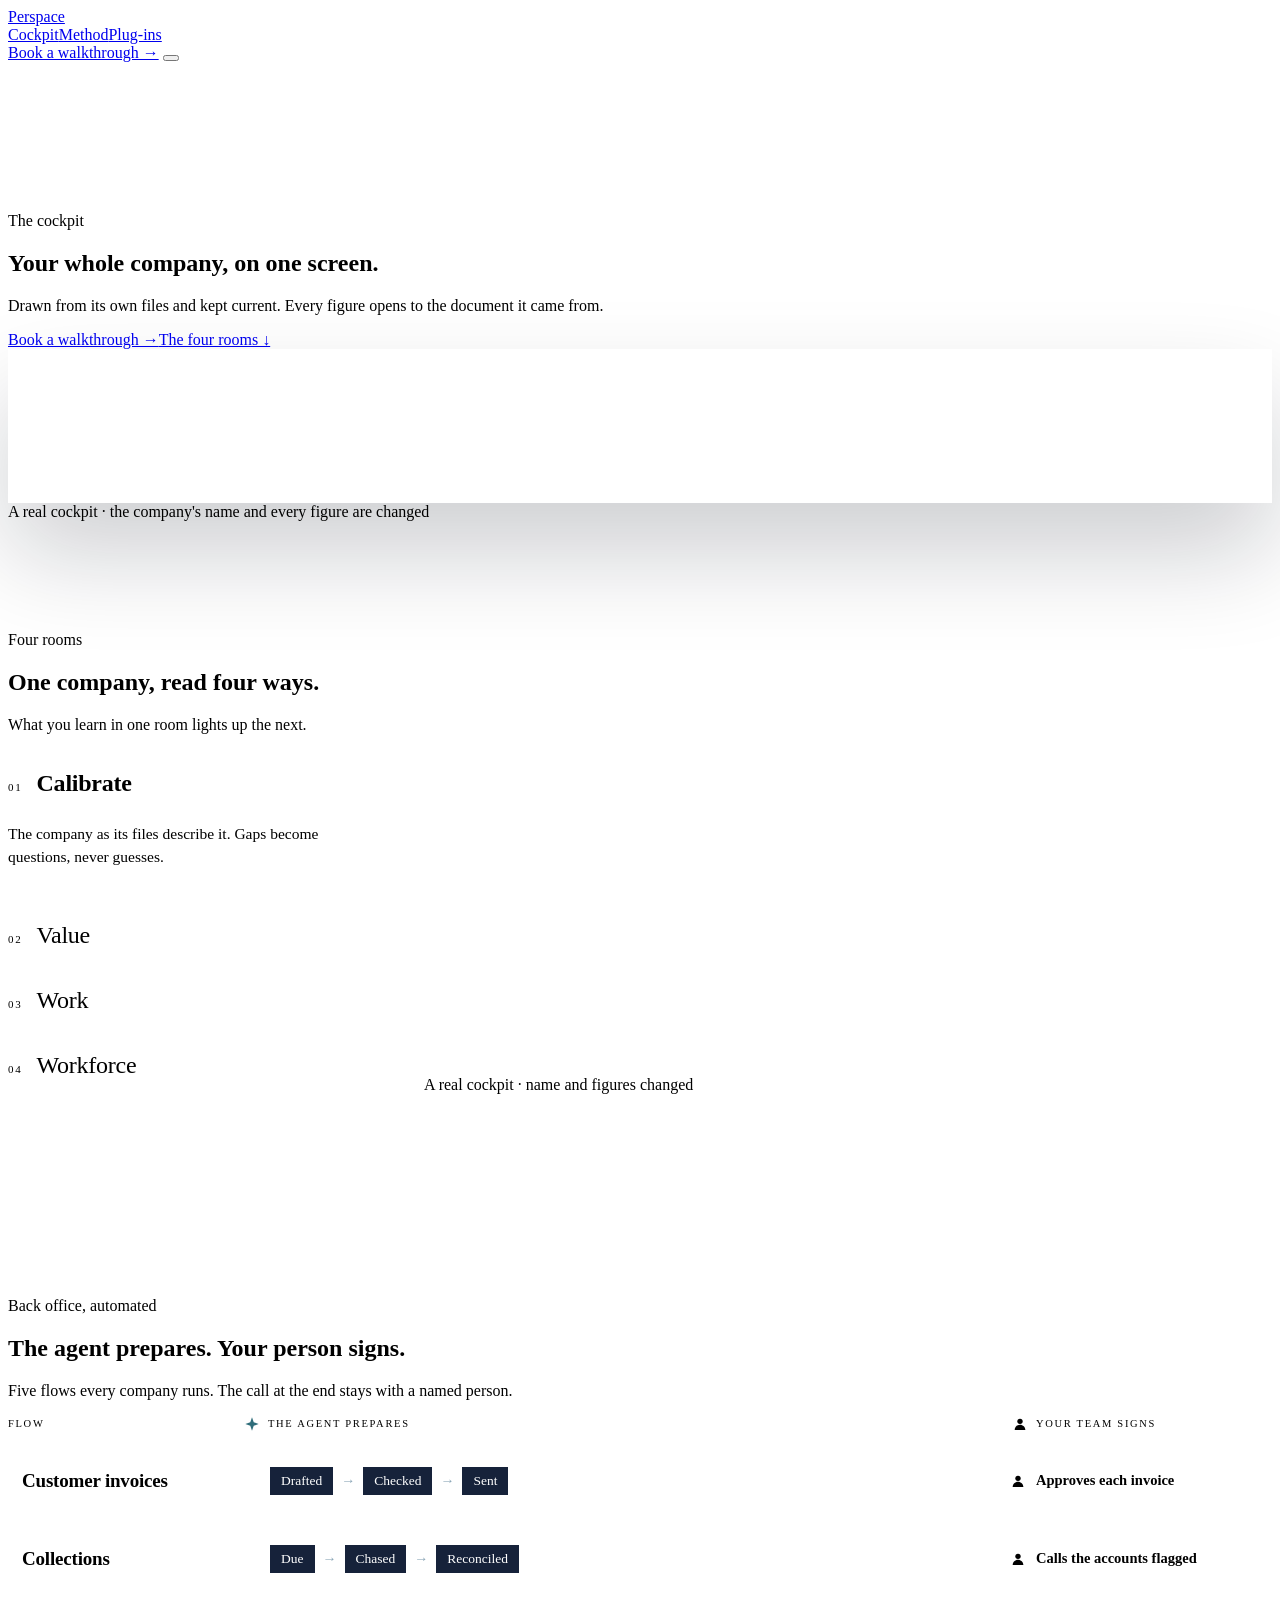
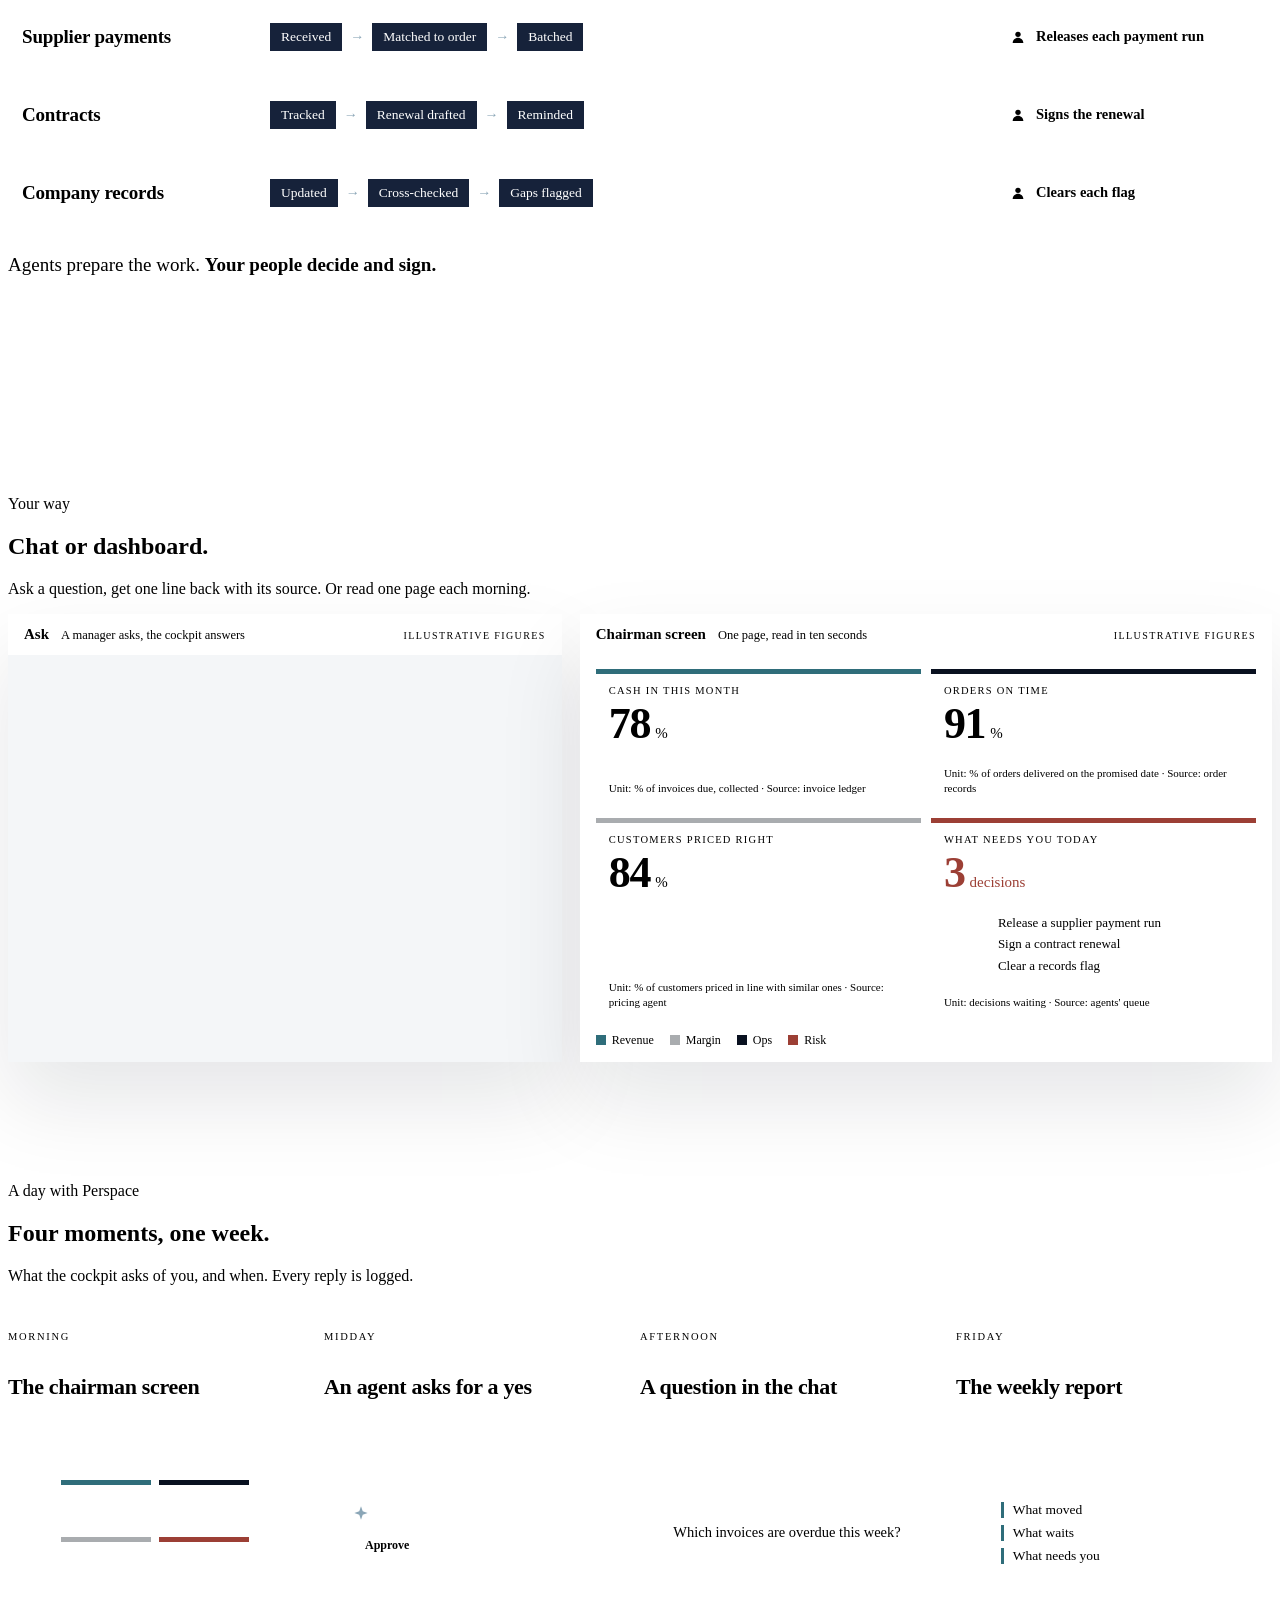
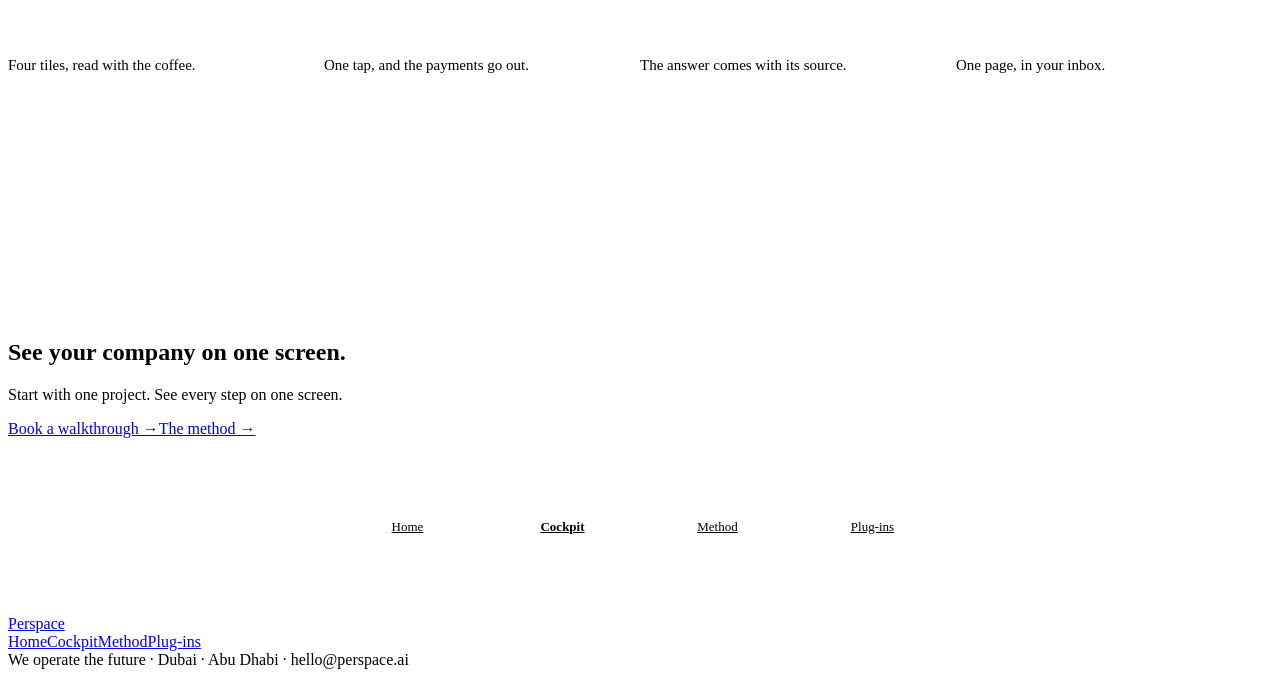
==== commit e8abff26: "Website 6 Oct v3: engine section back to the main design, play matrix, rotating plug-in menu - Cockp" ====
--- a/cockpit.html
+++ b/cockpit.html
@@ -19,33 +19,8 @@
 .room ul{list-style:none;margin-top:22px;display:grid;gap:10px}
 .room li{font-size:15.5px;color:var(--ink);padding-left:22px;position:relative;line-height:1.45}
 .room li::before{content:"";position:absolute;left:0;top:10px;width:10px;height:1px;background:var(--ink)}
-/* greying ladder */
-.ladder{display:grid;grid-template-columns:repeat(4,1fr);gap:0;border:1px solid var(--ink)}
-.lg{padding:30px 26px 34px;border-left:1px solid var(--line);background:var(--card);transition:background 1s var(--ease),color 1s}
-.lg:first-child{border-left:0}
-.lg .sw{height:10px;margin-bottom:26px;background:#d8dade;transition:background 1s var(--ease)}
-.lg b{font-size:24px;font-weight:700;letter-spacing:-.015em;display:block;color:var(--faint);transition:color 1s}
-.lg span{display:block;font-size:15px;line-height:1.5;color:var(--soft);margin-top:10px}
-.ladder.in .lg:nth-child(1) .sw{background:#b9bfc7;transition-delay:.2s}
-.ladder.in .lg:nth-child(2) .sw{background:#8ba6b7;transition-delay:.6s}
-.ladder.in .lg:nth-child(3) .sw{background:#3f5e6e;transition-delay:1s}
-.ladder.in .lg:nth-child(4) .sw{background:#091120;transition-delay:1.4s}
-.ladder.in .lg b{color:var(--ink)}
-.ladder.in .lg:nth-child(2) b{transition-delay:.4s}.ladder.in .lg:nth-child(3) b{transition-delay:.8s}.ladder.in .lg:nth-child(4) b{transition-delay:1.2s}
 /* traced finding */
 .trace{display:grid;grid-template-columns:1fr 1fr;gap:60px;align-items:center}
-.fcard{background:var(--card);border:1px solid var(--ink);padding:30px;box-shadow:0 30px 60px rgba(9,17,32,.1)}
-.fcard .k{font-size:10.5px;letter-spacing:.16em;color:var(--accent-ink);font-weight:500}
-.fcard h4{font-size:24px;font-weight:700;letter-spacing:-.015em;margin-top:12px;line-height:1.25}
-.fcard .v{font-size:44px;font-weight:300;letter-spacing:-.03em;margin-top:18px}
-.fcard .v small{font-size:16px;color:var(--soft);letter-spacing:0}
-.path{margin-top:22px;display:grid;gap:0}
-.path div{display:flex;align-items:center;gap:12px;font-size:14px;padding:12px 0;border-top:1px dashed var(--line);opacity:0;transform:translateX(-10px);transition:all .7s var(--ease)}
-.path div i{width:8px;height:8px;border-radius:50%;background:var(--accent);flex:none}
-.path div:last-child i{background:var(--ink)}
-.path div code{font-family:var(--f);font-weight:700}
-.fcard.in .path div{opacity:1;transform:none}
-.fcard.in .path div:nth-child(2){transition-delay:.4s}.fcard.in .path div:nth-child(3){transition-delay:.8s}
 /* plugs */
 .plugs{display:grid;grid-template-columns:repeat(3,1fr);gap:18px}
 .pl{background:var(--card);border:1px solid var(--line);padding:30px 28px}
@@ -58,7 +33,6 @@
   .room,.room:nth-child(even),.trace,.plugs{grid-template-columns:1fr;gap:28px}
   .room:nth-child(even) .vis{order:0}
   .room{padding:50px 0}
-  .ladder{grid-template-columns:1fr 1fr}.lg:nth-child(3){border-left:0}.lg:nth-child(n+3){border-top:1px solid var(--line)}
 }
 /* back office, your way, a day (Peter, 6 Oct 2026; deck slides rebuilt in the site look) */
 .agi{width:16px;height:16px;fill:#8BA6B7;flex:none}.psi{width:16px;height:16px;fill:var(--ink);flex:none}
@@ -154,19 +128,6 @@
 .viewer .vk{display:flex;justify-content:space-between;align-items:center;gap:16px;margin-top:18px;flex-wrap:wrap}
 .viewer .vk .honest{margin-top:0}
 .dots{display:flex;gap:8px}.dots i{width:28px;height:3px;background:var(--line);transition:background .3s}.dots i.on{background:var(--ink)}
-/* grey to banked + one finding, one section */
-.gb{display:grid;grid-template-columns:1.15fr .85fr;gap:50px;align-items:stretch;margin-top:10px}
-.ladder{grid-template-columns:repeat(2,1fr)}
-.lg:nth-child(3){border-left:0}.lg:nth-child(n+3){border-top:1px solid var(--line)}
-.lg{padding:26px 24px 28px}
-.lg .sw{margin-bottom:20px}
-.fcard{display:flex;flex-direction:column}
-.fcard .st4{display:flex;gap:4px;margin-top:18px}
-.fcard .st4 i{flex:1;height:8px;background:#d8dade}
-.fcard.in .st4 i:nth-child(1){background:#b9bfc7}.fcard.in .st4 i:nth-child(2){background:#8ba6b7;transition:background .6s .3s}
-.fcard .st4l{display:flex;justify-content:space-between;font-size:10.5px;letter-spacing:.14em;text-transform:uppercase;color:var(--faint);font-weight:500;margin-top:8px}
-.fcard .st4l b{color:var(--ink)}
-.path div code{border-bottom:1px solid var(--ink)}
 .trail{display:flex;justify-content:center;margin:56px auto 0;max-width:620px;position:relative}
 .trail::before{content:"";position:absolute;left:12%;right:12%;top:7px;height:1px;background:var(--ink);opacity:.25}
 .trail a{flex:1;display:flex;flex-direction:column;align-items:center;gap:10px;font-size:13px;font-weight:500;color:var(--soft);position:relative}
@@ -178,7 +139,6 @@
   .pad.tight{padding:76px 0}
   .phero{padding:110px 0 50px}
   .ck{grid-template-columns:1fr;gap:26px}
-  .gb{grid-template-columns:1fr;gap:26px}
   .closeband{padding:80px 0 60px}
 }
 </style></head>
@@ -266,33 +226,6 @@
     <div class="dys rv d1"><div class="dyk">Midday</div><h3>An agent asks for a yes</h3><div class="dyv"><div class="dyn"><span><svg viewBox="0 0 24 24" class="agi" aria-hidden="true"><path d="M12 2l2.6 7.4L22 12l-7.4 2.6L12 22l-2.6-7.4L2 12l7.4-2.6z"/></svg>Payment run ready, 12 suppliers</span><div class="cf"><span>Approve</span><span>Not yet</span></div></div></div><p>One tap, and the payments go out.</p></div>
     <div class="dys rv d2"><div class="dyk">Afternoon</div><h3>A question in the chat</h3><div class="dyv"><div class="ywq">Which invoices are overdue this week?</div></div><p>The answer comes with its source.</p></div>
     <div class="dys lit rv d3"><div class="dyk">Friday</div><h3>The weekly report</h3><div class="dyv"><div class="dyw"><span>What moved</span><span>What waits</span><span>What needs you</span></div></div><p>One page, in your inbox.</p></div>
-  </div>
-</div></section>
-
-<!-- EVERYTHING STARTS GREY · EVERY FIGURE OPENS TO ITS FILE -->
-<section class="pad tight" id="grey" style="background:var(--card);border-top:1px solid var(--line);border-bottom:1px solid var(--line)"><div class="wrap">
-  <div class="head2">
-    <div><div class="tag rv">How you read it</div><h2 class="rv d1">Everything starts grey. <b>It darkens as it is proven.</b></h2></div>
-    <p class="lede rv d2">You see the whole shape from day one. Nothing is claimed before the files back it.</p>
-  </div>
-  <div class="gb">
-    <div class="ladder" data-trigger>
-      <div class="lg"><div class="sw"></div><b>Greyed</b><span>Your own files keep pointing here. No number yet.</span></div>
-      <div class="lg"><div class="sw"></div><b>Named</b><span>Your people confirmed what it is.</span></div>
-      <div class="lg"><div class="sw"></div><b>Sized</b><span>A range, an owner, and the measure to move.</span></div>
-      <div class="lg"><div class="sw"></div><b>Banked</b><span>The measure moved, and the record shows it.</span></div>
-    </div>
-    <div class="fcard" id="trace" data-trigger>
-      <div class="k">EVERY FIGURE OPENS TO ITS FILE</div>
-      <h4>The same category, bought three ways at three prices.</h4>
-      <div class="st4"><i></i><i></i><i></i><i></i></div>
-      <div class="st4l"><span>Greyed</span><b>Named</b><span>Sized</span><span>Banked</span></div>
-      <div class="path">
-        <div><i></i>Three suppliers, one spec</div>
-        <div><i></i>Read from <code>Supplier_Contracts_2026.xlsx</code></div>
-        <div><i></i>Sized once your people confirm it</div>
-      </div>
-    </div>
   </div>
 </div></section>
 
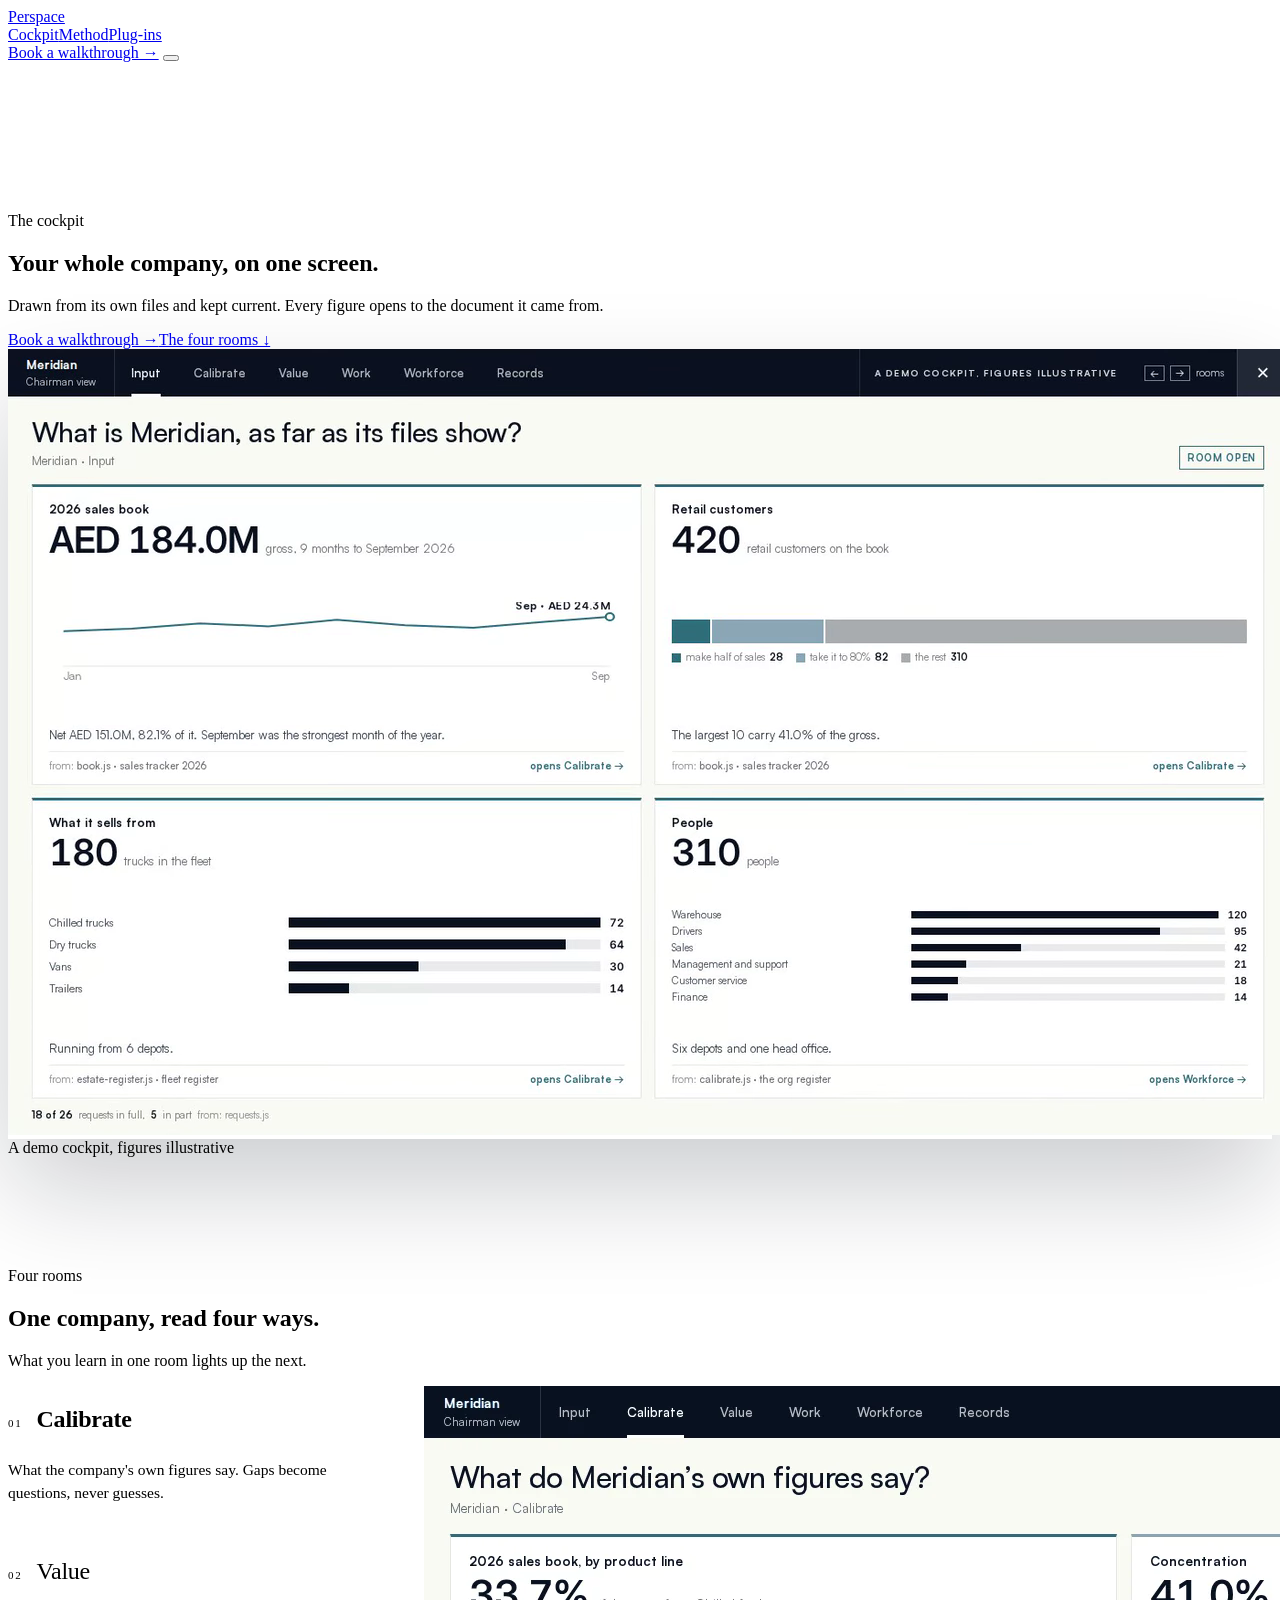
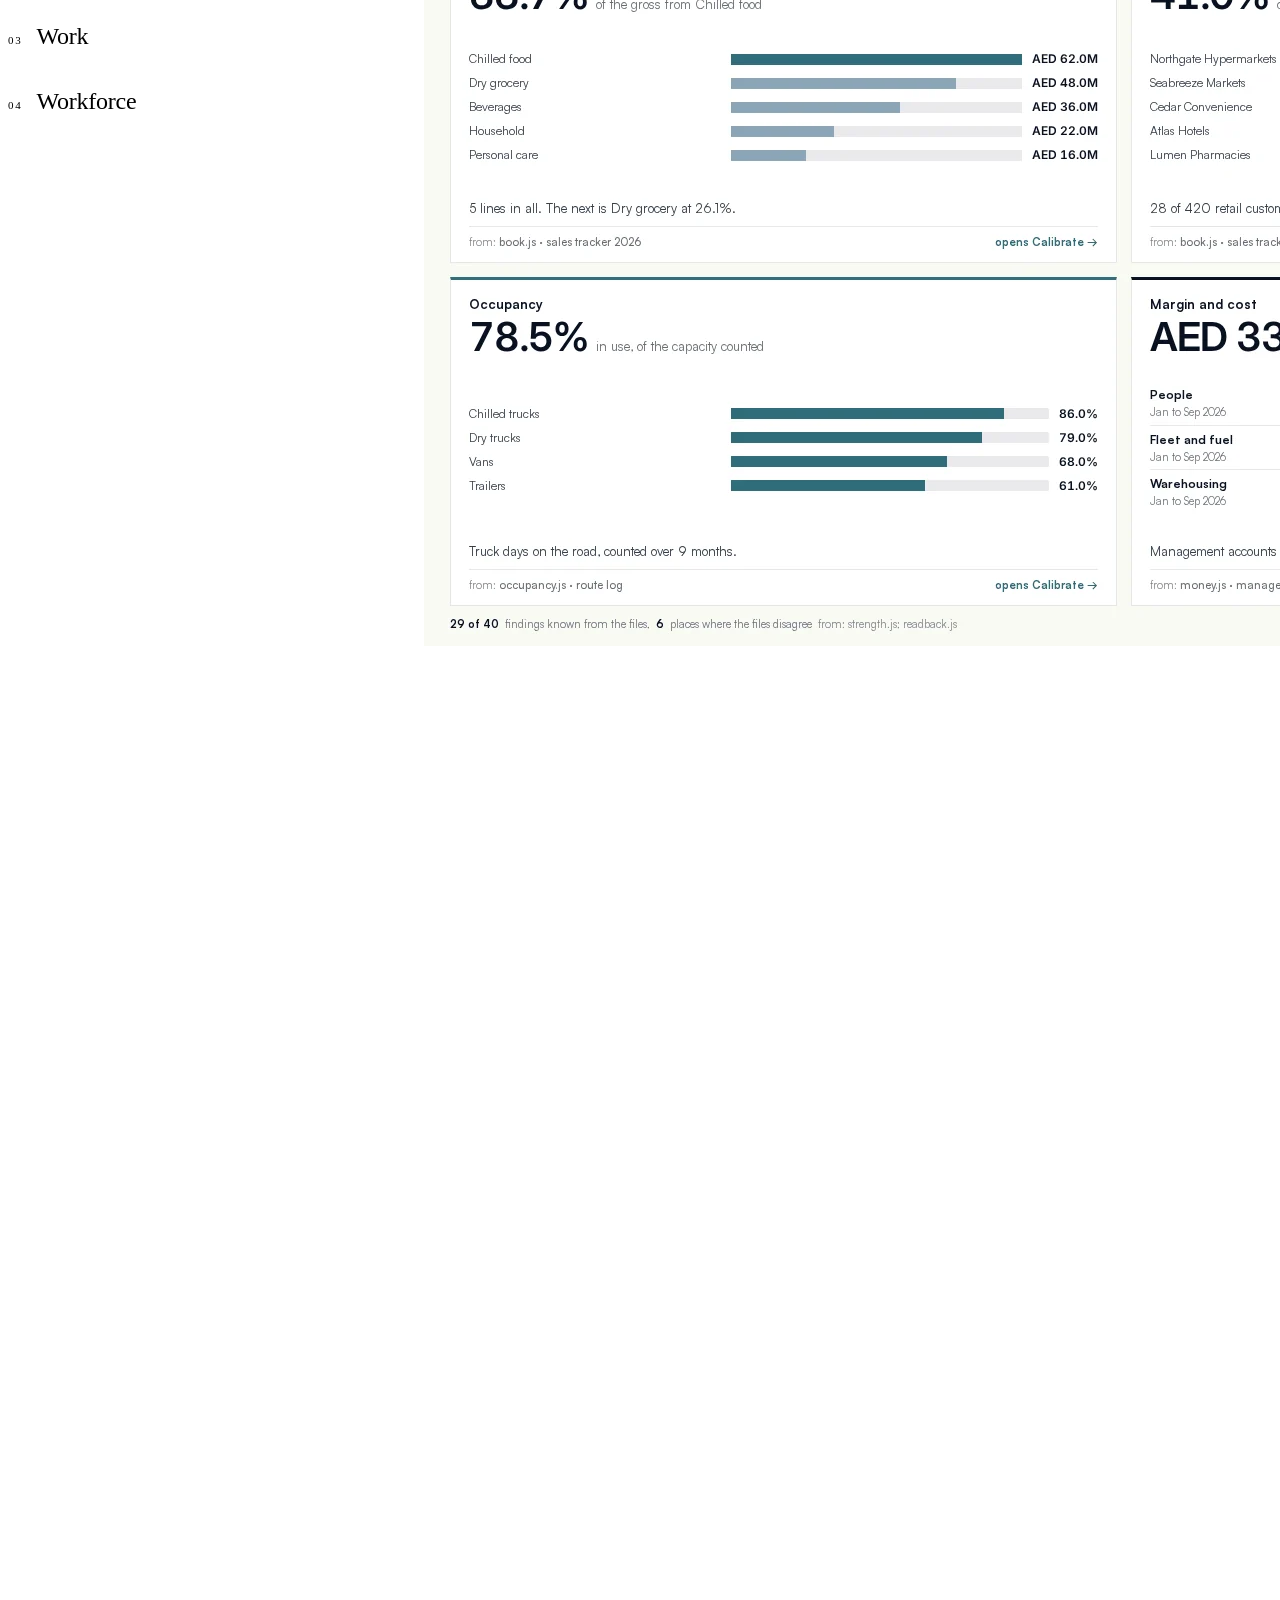
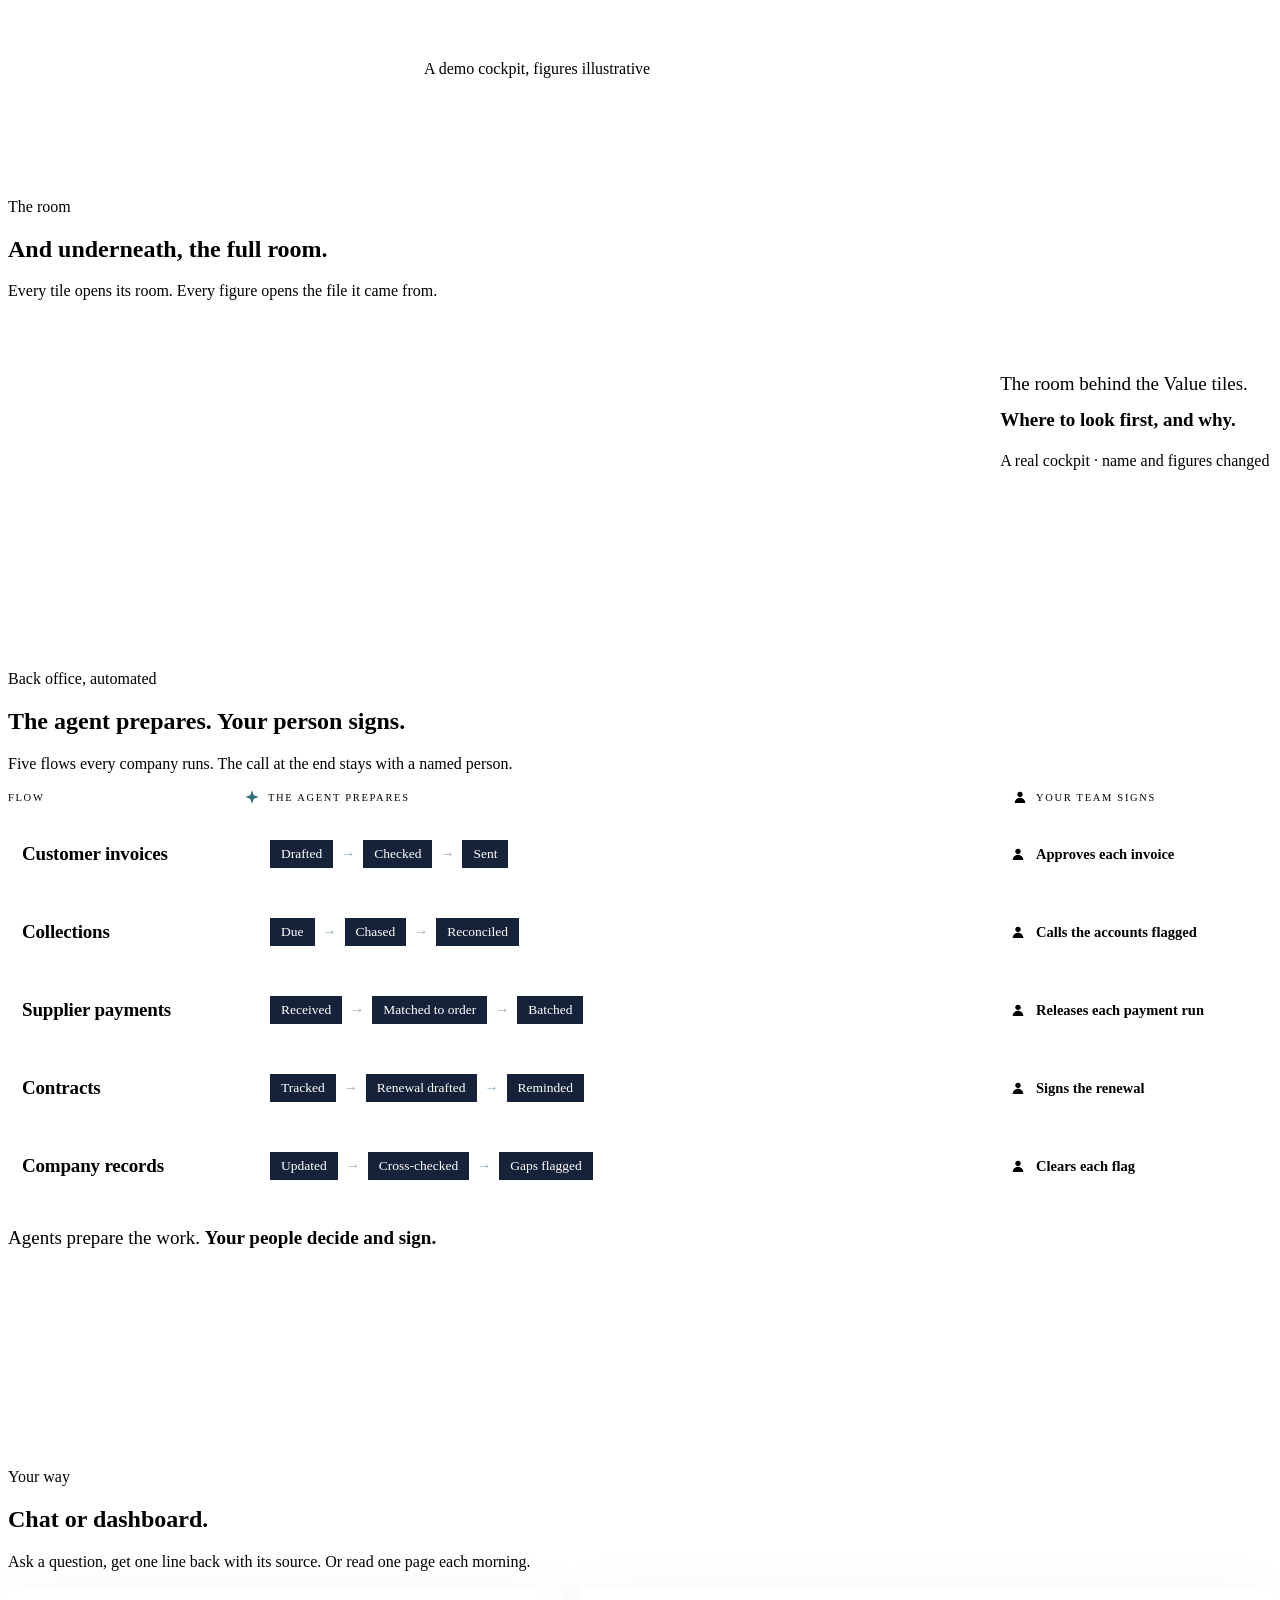
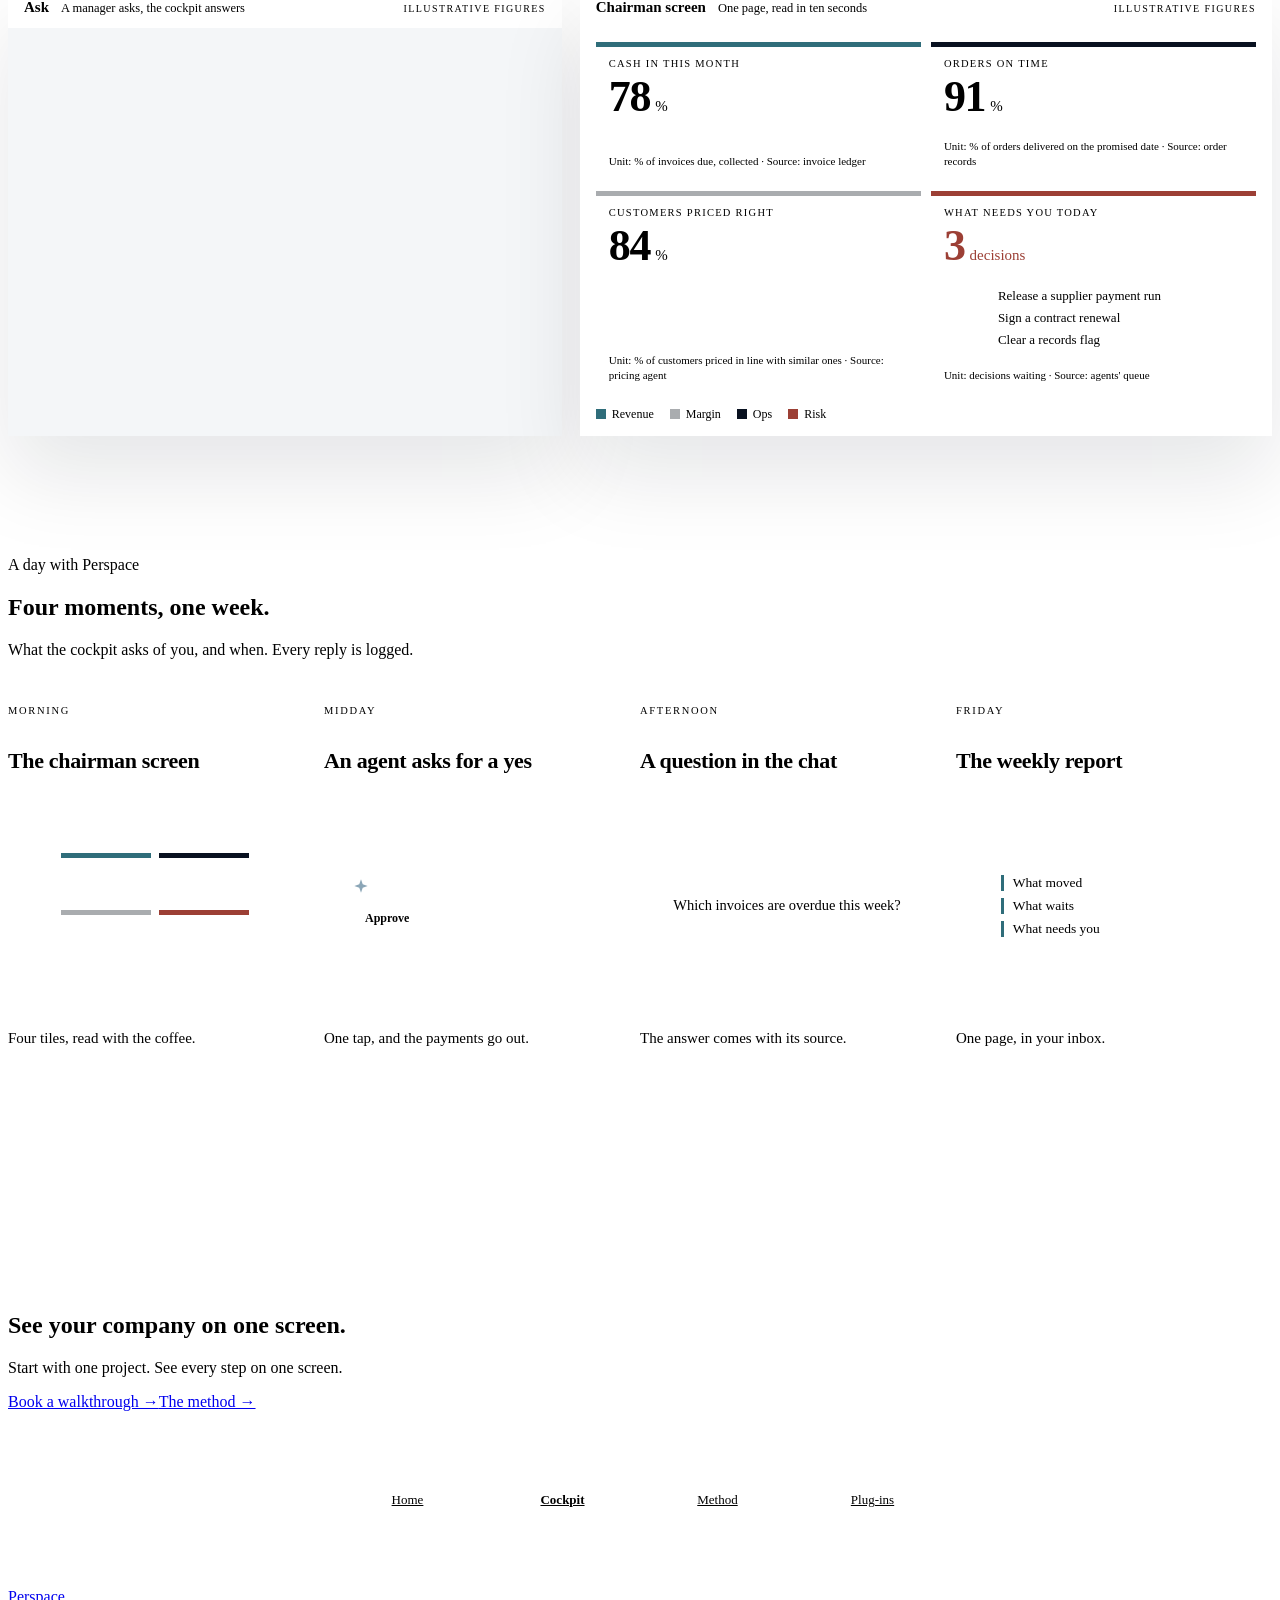
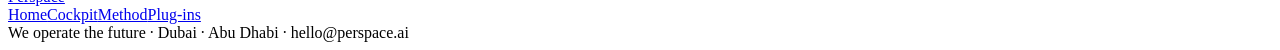
==== commit 8724adf1: "Chairman view on the site: home cockpit clip, Cockpit hero and four rooms; one real room kept undern" ====
--- a/cockpit.html
+++ b/cockpit.html
@@ -123,8 +123,13 @@
 .pills span{font-size:12.5px;font-weight:700;padding:6px 10px;border:1px solid var(--ink);background:var(--card)}
 .pills .c{color:#fff;border:0;background:var(--c)}
 .pills .c.lt{color:var(--ink)}
-.viewer .device video{opacity:0;transition:opacity .8s}
-.viewer .device video.on{opacity:1}
+.device.chv{aspect-ratio:1400/860}
+.viewer .device img{opacity:0;transition:opacity .8s}
+.viewer .device img.on{opacity:1}
+/* underneath: the full room, kept (Peter, 7 Oct 2026: "But do keep a bit") */
+.under{display:grid;grid-template-columns:1.55fr .45fr;gap:56px;align-items:end}
+.under .ul{font-size:19px;line-height:1.45;color:var(--soft)}.under .ul b{display:block;color:var(--ink);font-weight:700;margin-top:8px}
+@media (max-width:900px){.under{grid-template-columns:1fr;gap:22px}}
 .viewer .vk{display:flex;justify-content:space-between;align-items:center;gap:16px;margin-top:18px;flex-wrap:wrap}
 .viewer .vk .honest{margin-top:0}
 .dots{display:flex;gap:8px}.dots i{width:28px;height:3px;background:var(--line);transition:background .3s}.dots i.on{background:var(--ink)}
@@ -158,8 +163,8 @@
     <div class="btns rv d3"><a class="btn dark" href="mailto:hello@perspace.ai?subject=Walkthrough">Book a walkthrough →</a><a class="btn line" href="#rooms">The four rooms ↓</a></div>
   </div>
   <div class="rv d2">
-    <div class="device"><video autoplay muted loop playsinline poster="img/poster_today.jpg"><source src="img/clip_today.webm" type="video/webm"><source src="img/clip_today.mp4" type="video/mp4"></video></div>
-    <div class="honest">A real cockpit · the company's name and every figure are changed</div>
+    <div class="device chv"><video autoplay muted loop playsinline poster="img/chairman-poster-panel.jpg" aria-label="The chairman view of a demo cockpit, moving through its rooms"><source src="img/chairman-loop-panel.webm" type="video/webm"><source src="img/chairman-loop-panel.mp4" type="video/mp4"></video></div>
+    <div class="honest">A demo cockpit, figures illustrative</div>
   </div>
 </div></section>
 
@@ -171,15 +176,27 @@
   </div>
   <div class="ck">
     <div class="tabs rv" role="tablist">
-      <button class="tab on" role="tab"><div class="t"><span>01</span><b>Calibrate</b></div><div class="tx"><p>The company as its files describe it. Gaps become questions, never guesses.</p></div><div class="bar"></div></button>
-      <button class="tab" role="tab"><div class="t"><span>02</span><b>Value</b></div><div class="tx"><p>Where the money sits, in five rows.</p><div class="pills"><span class="c" style="--c:#2F6D7A">Revenue</span><span class="c lt" style="--c:#A9ACAF">Margin</span><span class="c" style="--c:#091120">Operations</span><span class="c" style="--c:#9C3F35">Risk</span><span class="c lt" style="--c:#8BA6B7">Support</span></div></div><div class="bar"></div></button>
-      <button class="tab" role="tab"><div class="t"><span>03</span><b>Work</b></div><div class="tx"><p>Every pocket becomes a project, in four rungs.</p><div class="pills"><span>Write it down</span><span>Make it right</span><span>Give it a tool</span><span>Give it an agent</span></div></div><div class="bar"></div></button>
-      <button class="tab" role="tab"><div class="t"><span>04</span><b>Workforce</b></div><div class="tx"><p>People and agents on one chart. Money out, prices and anything legal stop at a person.</p></div><div class="bar"></div></button>
+      <button class="tab on" role="tab"><div class="t"><span>01</span><b>Calibrate</b></div><div class="tx"><p>What the company's own figures say. Gaps become questions, never guesses.</p></div><div class="bar"></div></button>
+      <button class="tab" role="tab"><div class="t"><span>02</span><b>Value</b></div><div class="tx"><p>Where the money sits, in five rows, and how sure we are of it.</p><div class="pills"><span class="c" style="--c:#2F6D7A">Revenue</span><span class="c lt" style="--c:#A9ACAF">Margin</span><span class="c" style="--c:#091120">Operations</span><span class="c" style="--c:#9C3F35">Risk</span><span class="c lt" style="--c:#8BA6B7">Support</span></div></div><div class="bar"></div></button>
+      <button class="tab" role="tab"><div class="t"><span>03</span><b>Work</b></div><div class="tx"><p>The business outcomes each project moves, in four rungs.</p><div class="pills"><span>Write it down</span><span>Make it right</span><span>Give it a tool</span><span>Give it an agent</span></div></div><div class="bar"></div></button>
+      <button class="tab" role="tab"><div class="t"><span>04</span><b>Workforce</b></div><div class="tx"><p>How the company is organised, people and agents on one chart. Money out, prices and anything legal stop at a person.</p></div><div class="bar"></div></button>
     </div>
     <div class="viewer rv d1">
-      <div class="device"><video class="on" poster="img/poster_calibrate.jpg" muted playsinline preload="auto"><source src="img/clip_calibrate.webm" type="video/webm"><source src="img/clip_calibrate.mp4" type="video/mp4"></video><video poster="img/poster_value.jpg" muted playsinline preload="none"><source src="img/clip_value.webm" type="video/webm"><source src="img/clip_value.mp4" type="video/mp4"></video><video poster="img/poster_work.jpg" muted playsinline preload="none"><source src="img/clip_work.webm" type="video/webm"><source src="img/clip_work.mp4" type="video/mp4"></video><video poster="img/poster_workforce.jpg" muted playsinline preload="none"><source src="img/clip_workforce.webm" type="video/webm"><source src="img/clip_workforce.mp4" type="video/mp4"></video></div>
-      <div class="vk"><div class="honest">A real cockpit · name and figures changed</div><div class="dots"><i class="on"></i><i></i><i></i><i></i></div></div>
+      <div class="device chv"><img class="on" src="img/chairman-calibrate-panel.webp" alt="The chairman view, Calibrate: what the company's own figures say"><img src="img/chairman-value-panel.webp" alt="The chairman view, Value: where the money is" loading="lazy"><img src="img/chairman-work-panel.webp" alt="The chairman view, Work: which outcomes the projects move" loading="lazy"><img src="img/chairman-workforce-panel.webp" alt="The chairman view, Workforce: how the company is organised" loading="lazy"></div>
+      <div class="vk"><div class="honest">A demo cockpit, figures illustrative</div><div class="dots"><i class="on"></i><i></i><i></i><i></i></div></div>
     </div>
+  </div>
+</div></section>
+
+<!-- UNDERNEATH: the full room, one real clip kept (Peter, 7 Oct 2026) -->
+<section class="pad tight" id="underneath" style="padding-top:20px"><div class="wrap">
+  <div class="head2">
+    <div><div class="tag rv">The room</div><h2 class="rv d1">And underneath, <b>the full room.</b></h2></div>
+    <p class="lede rv d2">Every tile opens its room. Every figure opens the file it came from.</p>
+  </div>
+  <div class="under rv">
+    <div class="device"><video muted loop playsinline autoplay preload="none" poster="img/poster_value.jpg" aria-label="The Value room of a real cockpit"><source src="img/clip_value.webm" type="video/webm"><source src="img/clip_value.mp4" type="video/mp4"></video></div>
+    <div><p class="ul">The room behind the Value tiles. <b>Where to look first, and why.</b></p><div class="honest">A real cockpit · name and figures changed</div></div>
   </div>
 </div></section>
 
@@ -245,17 +262,19 @@
 <script src="site.js"></script>
 <script>
 (function(){
-  // the four rooms: auto-advance, each tab plays its own real screen
-  const tabs=[...document.querySelectorAll('.tab')], vids=[...document.querySelectorAll('.viewer video')], dots=[...document.querySelectorAll('.dots i')];
-  let cur=0,timer;
-  function show(n){ cur=n; tabs.forEach((t,j)=>{t.classList.toggle('on',j===n); t.setAttribute('aria-selected',j===n); const b=t.querySelector('.bar'); b.style.animation='none'; b.offsetWidth; b.style.animation='';});
+  // the four rooms: auto-advance, each tab shows its own chairman-view still (7 Oct 2026)
+  const tabs=[...document.querySelectorAll('.tab')], ims=[...document.querySelectorAll('.viewer .device img')], dots=[...document.querySelectorAll('.dots i')], dur=8;
+  let timer;
+  function show(n){ tabs.forEach((t,j)=>{t.classList.toggle('on',j===n); t.setAttribute('aria-selected',j===n); const b=t.querySelector('.bar'); b.style.animation='none'; b.offsetWidth; b.style.animation='';});
     dots.forEach((d,j)=>d.classList.toggle('on',j===n));
-    vids.forEach((vd,j)=>{ if(j===n){vd.classList.add('on'); if(vd.preload==='none'){vd.preload='auto';vd.load();} try{vd.currentTime=0;vd.play().catch(()=>{});}catch(e){}} else {vd.classList.remove('on'); vd.pause();}});
-    const dur=(vids[n].duration&&isFinite(vids[n].duration))?vids[n].duration:10; tabs[n].style.setProperty('--dur',dur+'s');
+    ims.forEach((im,j)=>im.classList.toggle('on',j===n));
+    tabs[n].style.setProperty('--dur',dur+'s');
     clearTimeout(timer); timer=setTimeout(()=>show((n+1)%tabs.length),dur*1000); }
   tabs.forEach((t,j)=>t.addEventListener('click',()=>show(j)));
-  vids.forEach(v=>v.addEventListener('loadedmetadata',()=>{ if(vids.indexOf(v)===cur) show(cur); },{once:true}));
   show(0);
+  // the kept room plays only when it is on screen
+  const uv=document.querySelector('#underneath video');
+  if(uv&&'IntersectionObserver' in window){ new IntersectionObserver(es=>es.forEach(e=>{ if(e.isIntersecting){ if(uv.preload==='none'){uv.preload='auto';uv.load();} uv.play().catch(()=>{}); } else uv.pause(); }),{threshold:.25}).observe(uv); }
 })();
 </script>
 </body></html>
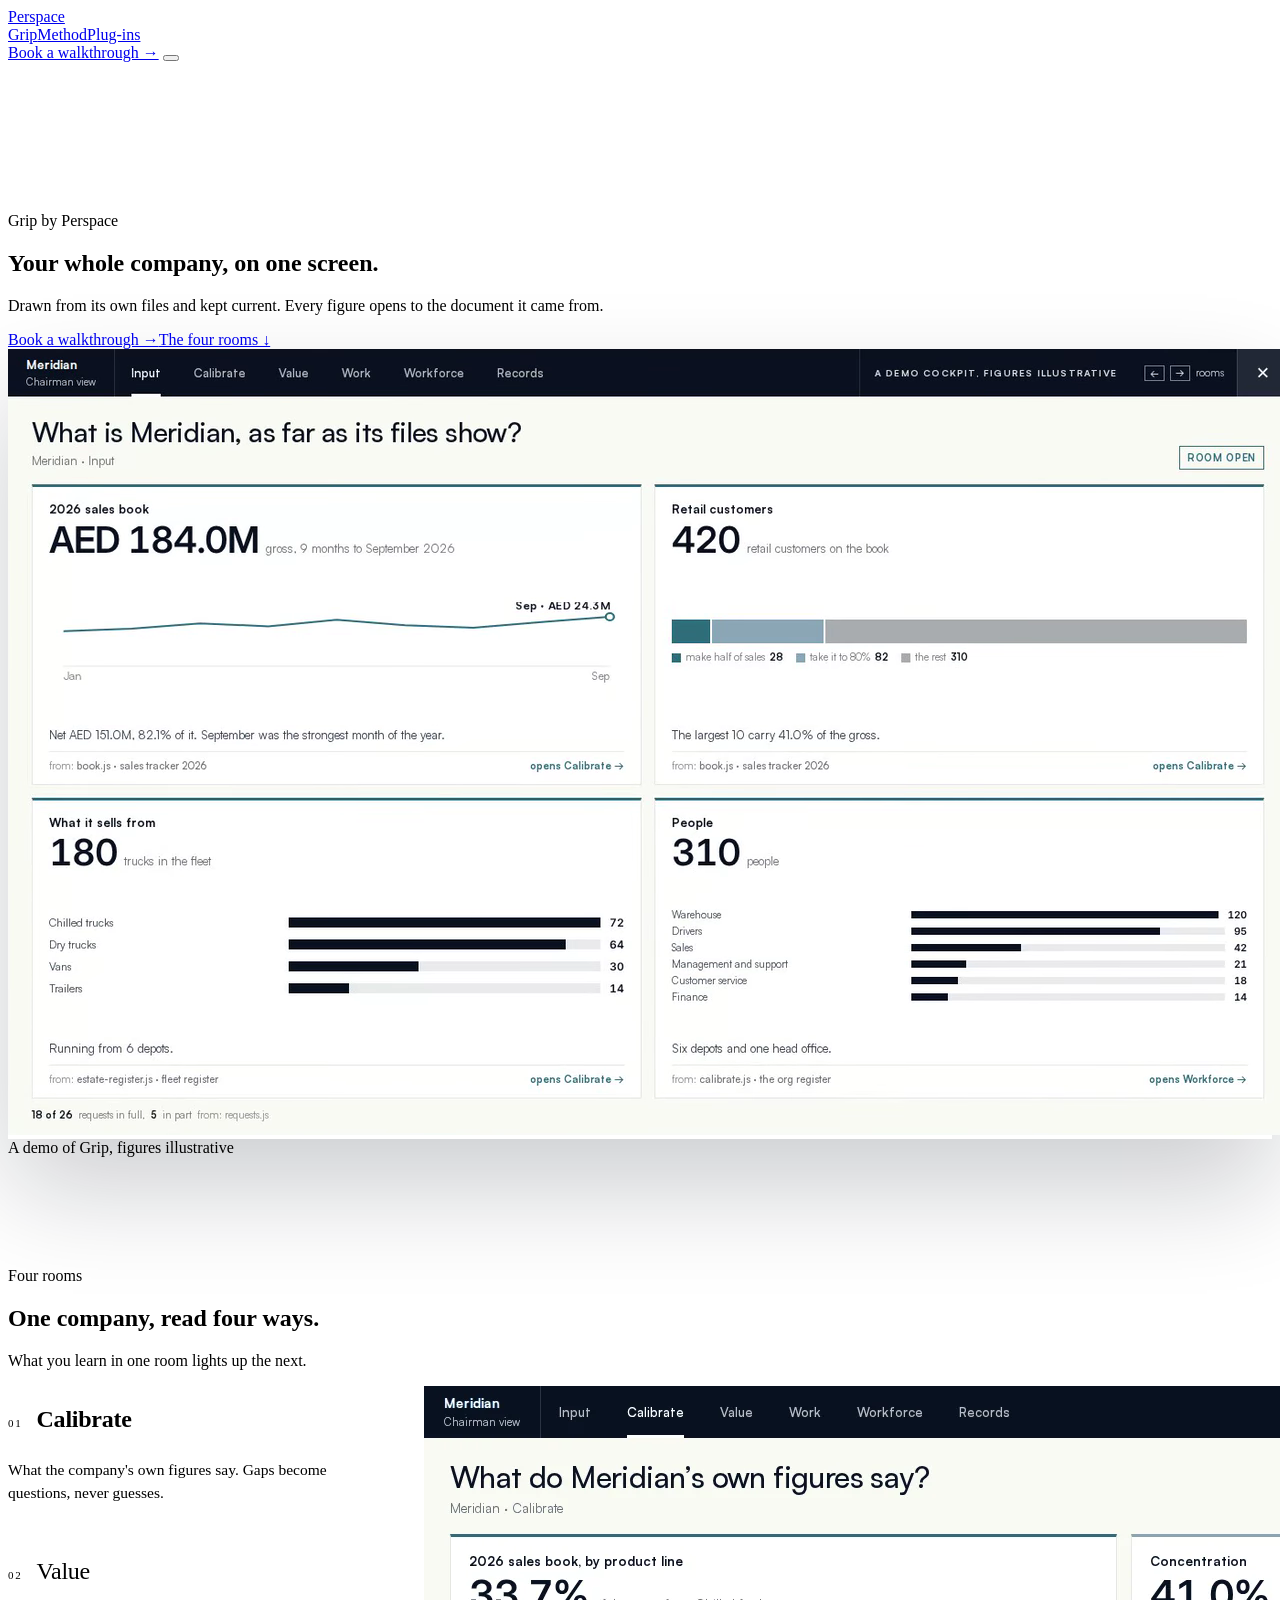
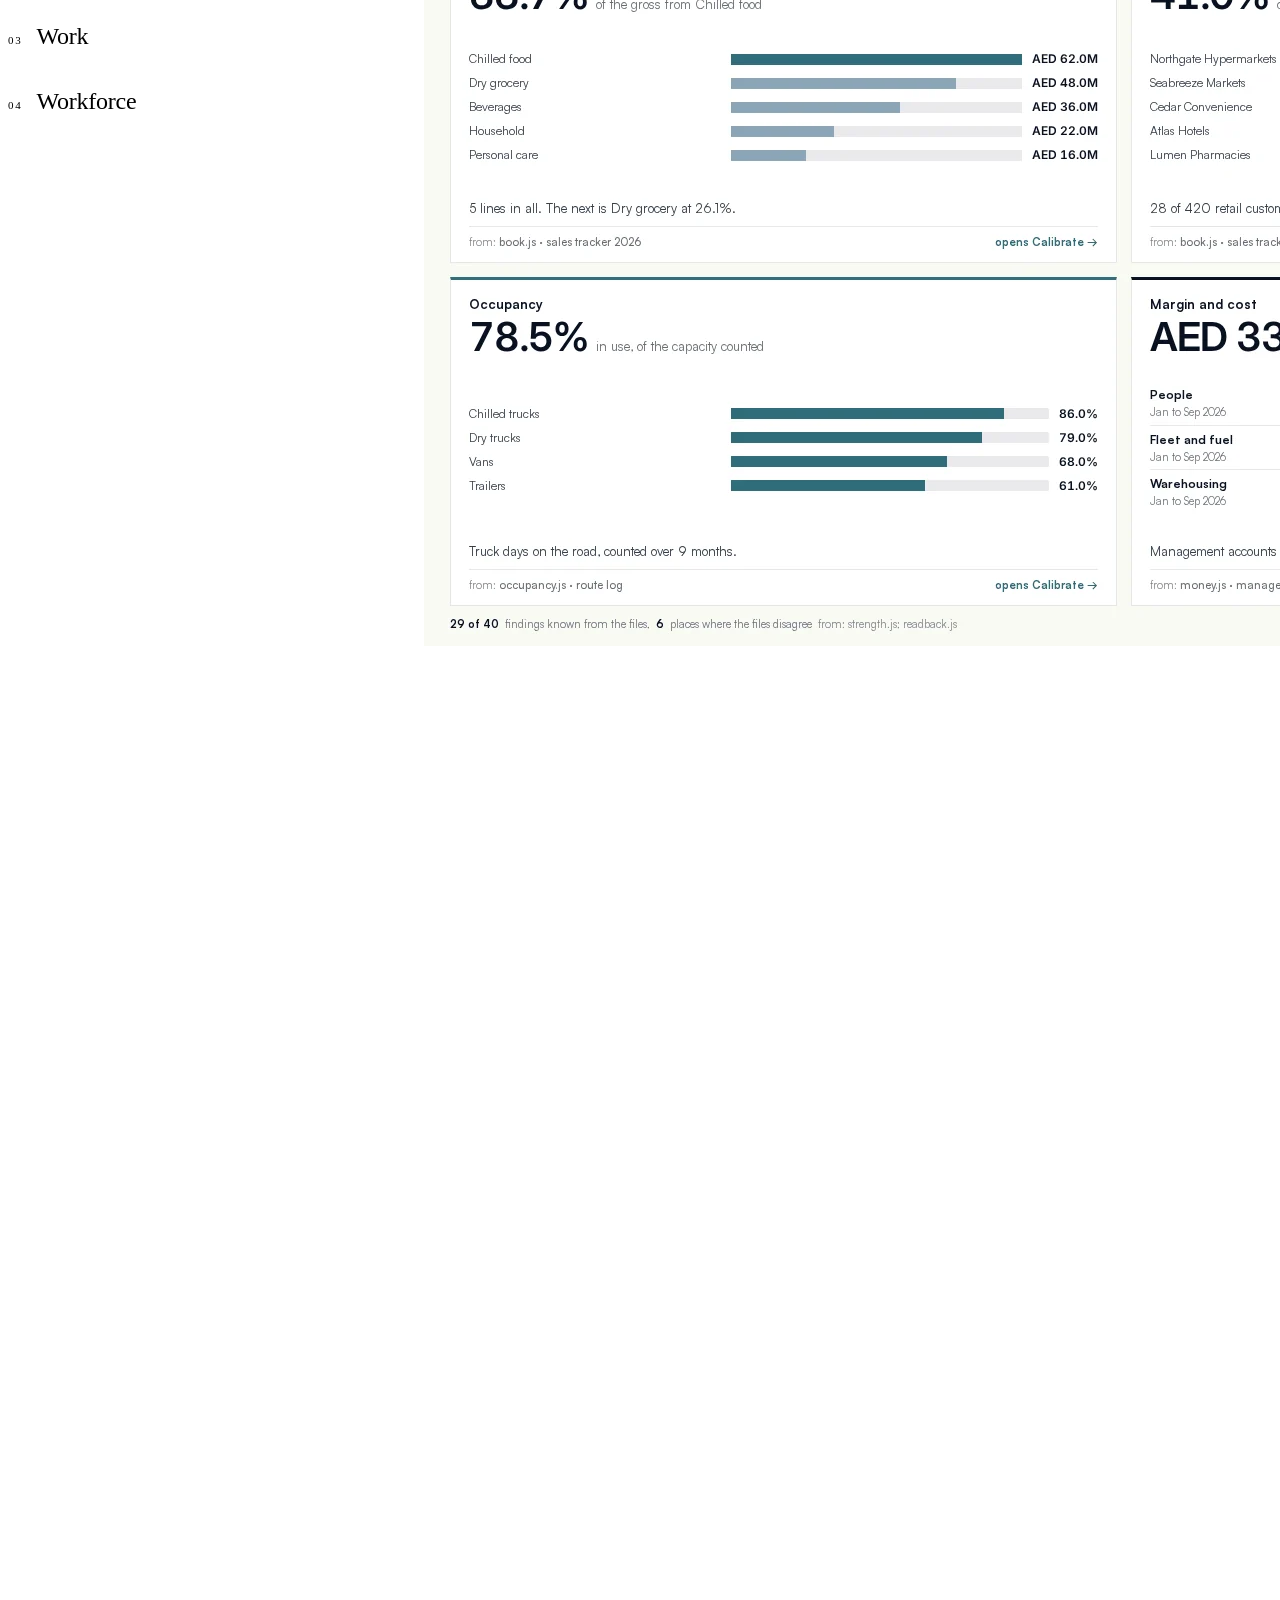
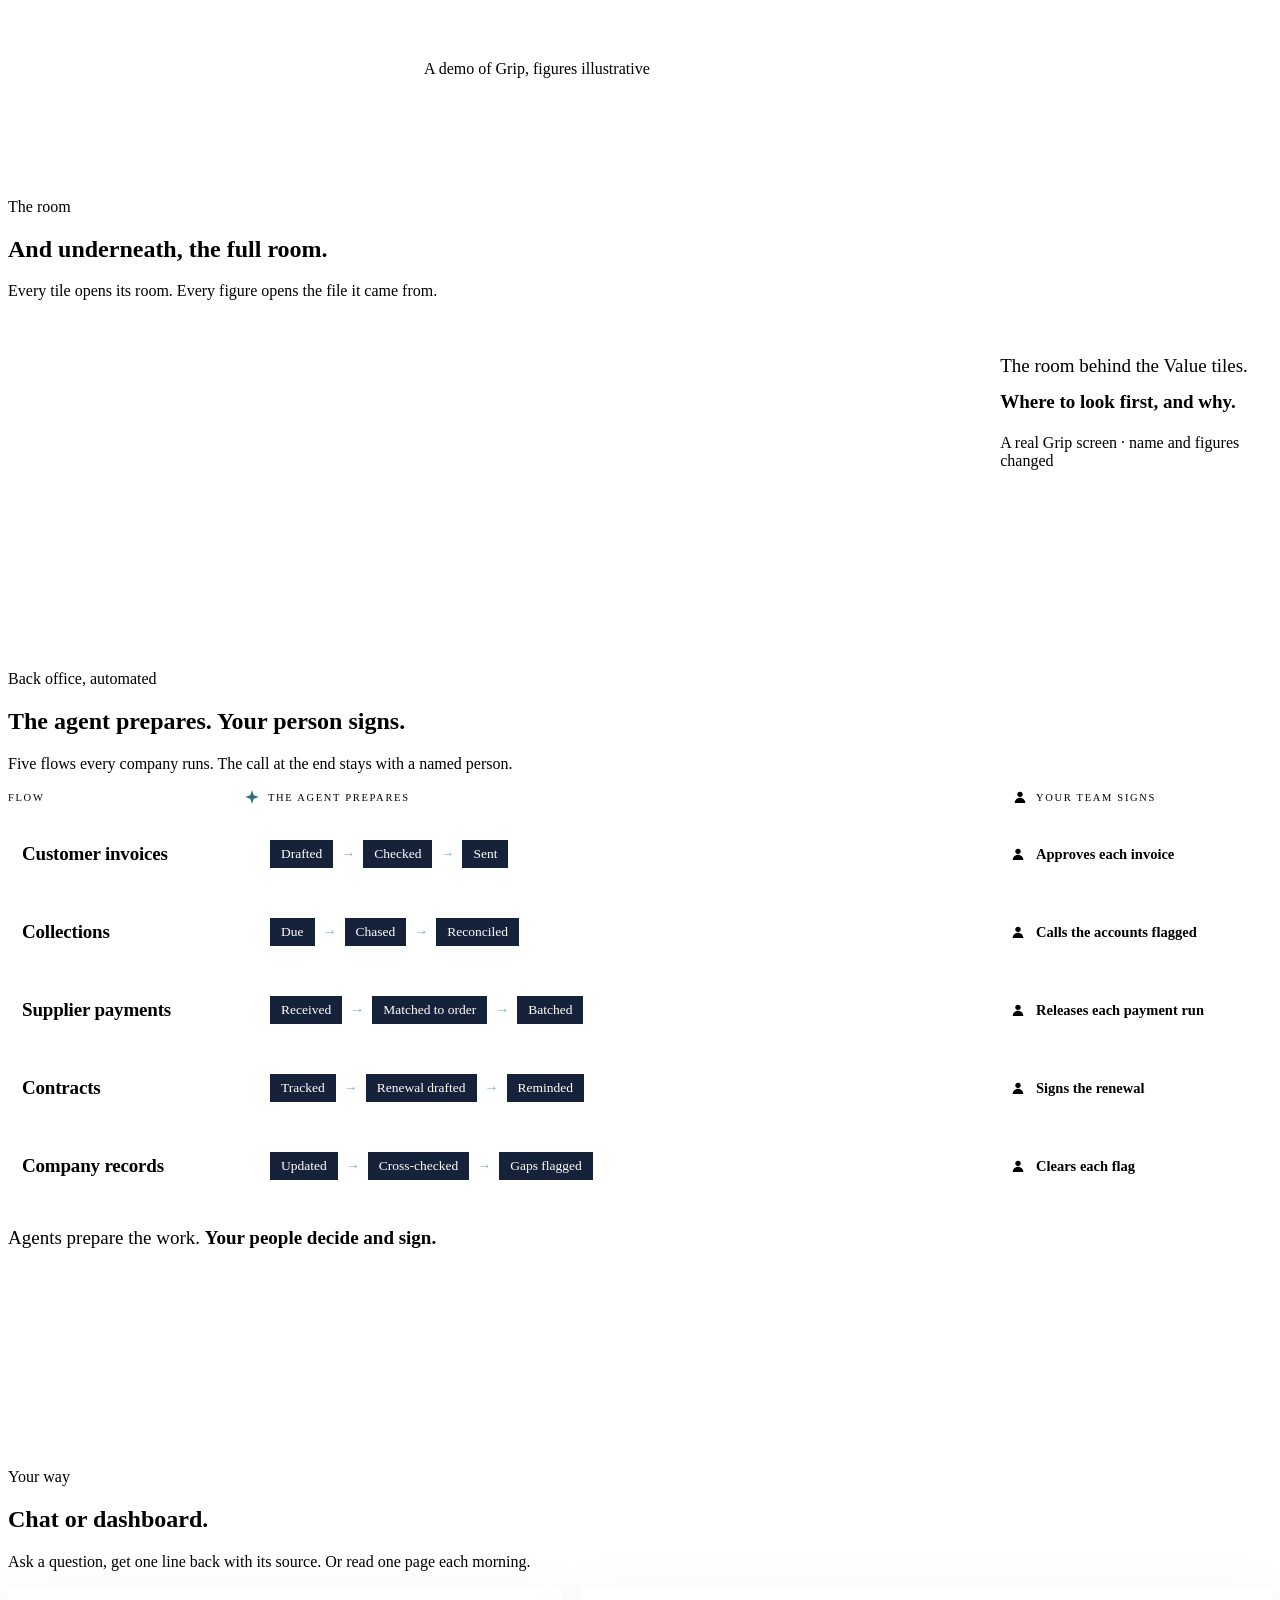
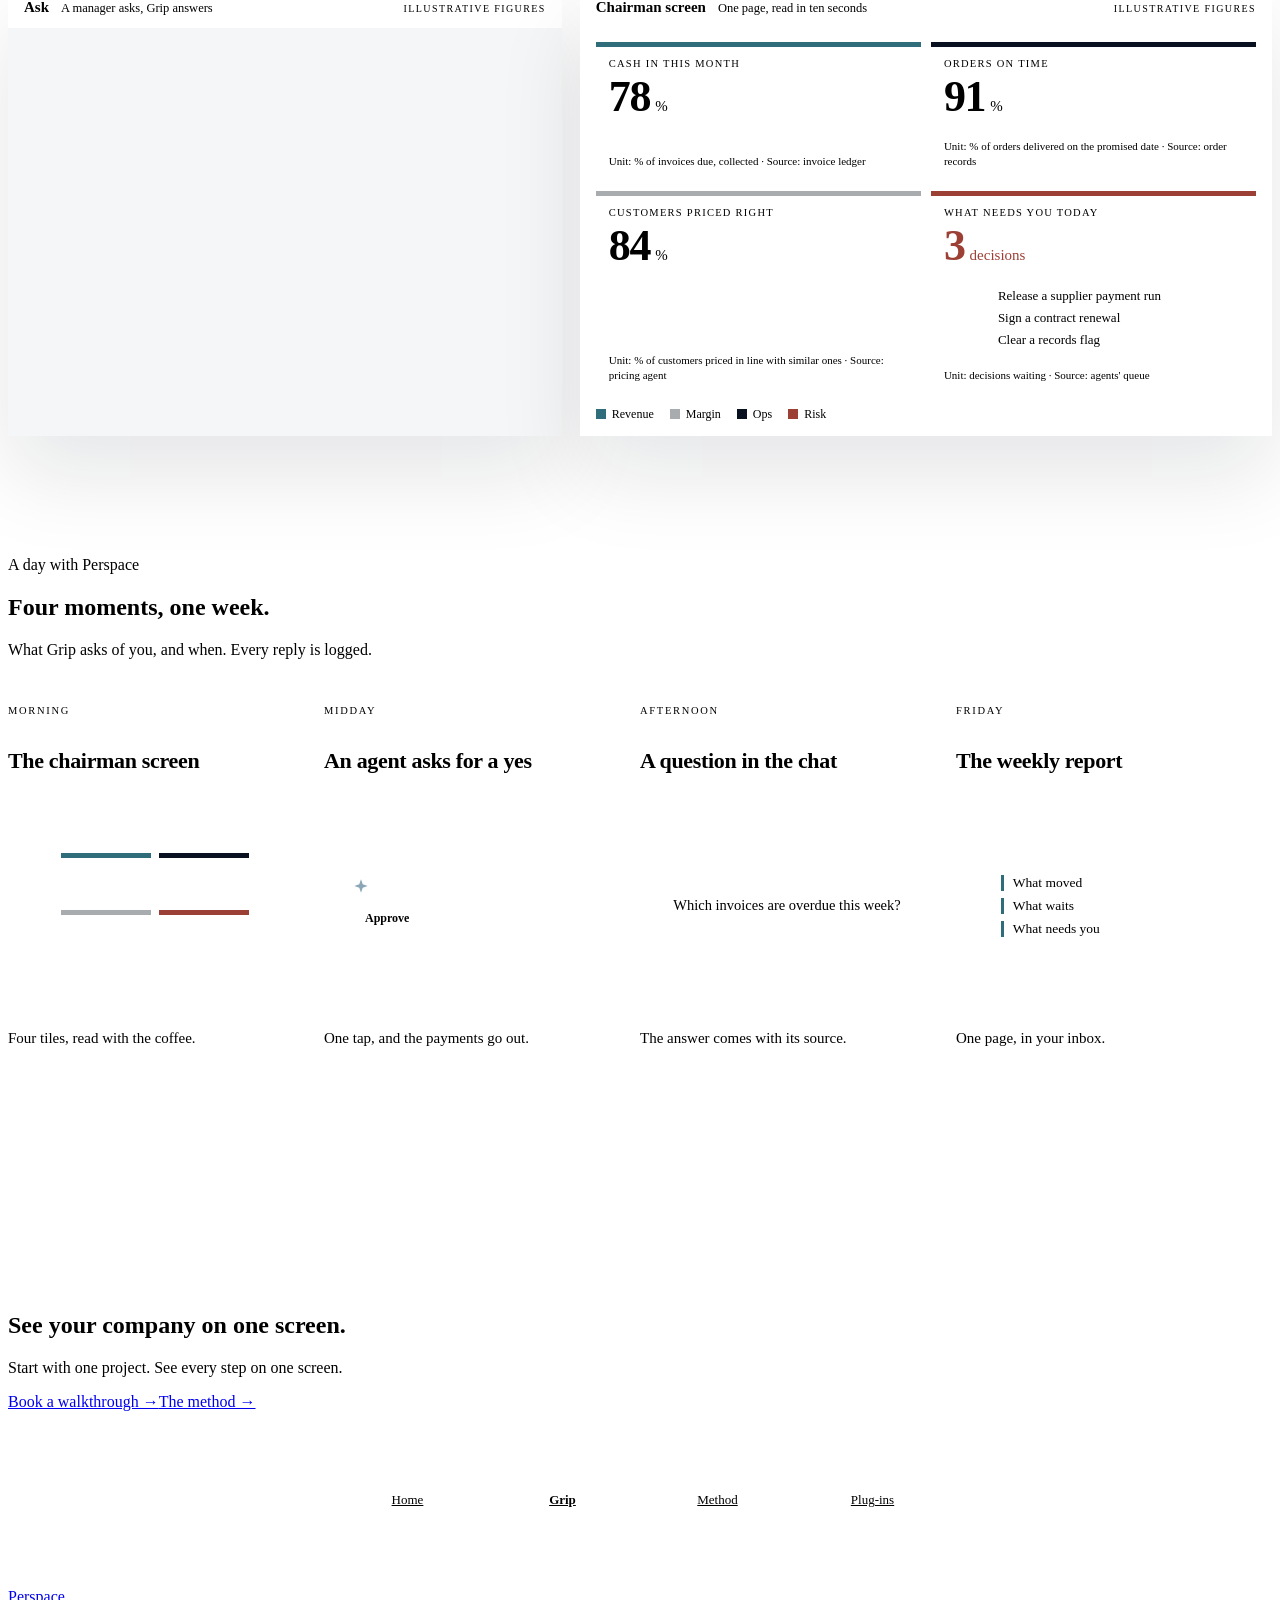
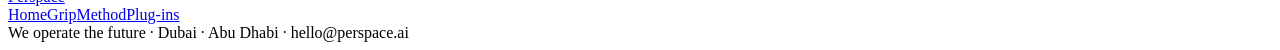
==== commit 4209c95e: "Rename the product: Cockpit becomes Grip by Perspace (Peter, 8 Oct 2026); grip.html forwards to the " ====
--- a/cockpit.html
+++ b/cockpit.html
@@ -1,8 +1,8 @@
 <!doctype html>
 <html lang="en"><head><meta charset="utf-8">
 <meta name="viewport" content="width=device-width,initial-scale=1">
-<title>Cockpit · Perspace</title>
-<meta name="description" content="The Perspace cockpit: your whole company on one screen, drawn from its own files, with every figure traced to the document it came from.">
+<title>Grip by Perspace</title>
+<meta name="description" content="Grip by Perspace: your whole company on one screen, drawn from its own files, with every figure traced to the document it came from.">
 <link rel="icon" type="image/png" href="img/favicon.png">
 <link href="https://api.fontshare.com/v2/css?f[]=satoshi@300,400,500,700&display=swap" rel="stylesheet">
 <link rel="stylesheet" href="site.css">
@@ -150,21 +150,21 @@
 <body>
 <nav id="nav"><div class="wrap">
   <a class="brand" href="index.html"><img src="img/perspace-mark-ink.png" alt="">Perspace</a>
-  <div class="links"><a class="nck on" href="cockpit.html">Cockpit</a><a href="method.html">Method</a><a href="plugins.html">Plug-ins</a></div>
+  <div class="links"><a class="nck on" href="cockpit.html">Grip</a><a href="method.html">Method</a><a href="plugins.html">Plug-ins</a></div>
   <a class="btn dark" href="mailto:hello@perspace.ai?subject=Walkthrough">Book a walkthrough →</a>
   <button class="mnu" aria-label="Menu" aria-expanded="false"><i></i><i></i></button>
 </div></nav>
 
 <section class="phero"><div class="glow"></div><div class="wrap grid">
   <div class="copy">
-    <div class="tag rv">The cockpit</div>
+    <div class="tag rv">Grip by Perspace</div>
     <h1 class="rv d1">Your whole company, <b>on one screen.</b></h1>
     <p class="lede rv d2">Drawn from its own files and kept current. Every figure opens to the document it came from.</p>
     <div class="btns rv d3"><a class="btn dark" href="mailto:hello@perspace.ai?subject=Walkthrough">Book a walkthrough →</a><a class="btn line" href="#rooms">The four rooms ↓</a></div>
   </div>
   <div class="rv d2">
-    <div class="device chv"><video autoplay muted loop playsinline poster="img/chairman-poster-panel.jpg" aria-label="The chairman view of a demo cockpit, moving through its rooms"><source src="img/chairman-loop-panel.webm" type="video/webm"><source src="img/chairman-loop-panel.mp4" type="video/mp4"></video></div>
-    <div class="honest">A demo cockpit, figures illustrative</div>
+    <div class="device chv"><video autoplay muted loop playsinline poster="img/chairman-poster-panel.jpg" aria-label="The chairman view of a Grip demo, moving through its rooms"><source src="img/chairman-loop-panel.webm" type="video/webm"><source src="img/chairman-loop-panel.mp4" type="video/mp4"></video></div>
+    <div class="honest">A demo of Grip, figures illustrative</div>
   </div>
 </div></section>
 
@@ -183,7 +183,7 @@
     </div>
     <div class="viewer rv d1">
       <div class="device chv"><img class="on" src="img/chairman-calibrate-panel.webp" alt="The chairman view, Calibrate: what the company's own figures say"><img src="img/chairman-value-panel.webp" alt="The chairman view, Value: where the money is" loading="lazy"><img src="img/chairman-work-panel.webp" alt="The chairman view, Work: which outcomes the projects move" loading="lazy"><img src="img/chairman-workforce-panel.webp" alt="The chairman view, Workforce: how the company is organised" loading="lazy"></div>
-      <div class="vk"><div class="honest">A demo cockpit, figures illustrative</div><div class="dots"><i class="on"></i><i></i><i></i><i></i></div></div>
+      <div class="vk"><div class="honest">A demo of Grip, figures illustrative</div><div class="dots"><i class="on"></i><i></i><i></i><i></i></div></div>
     </div>
   </div>
 </div></section>
@@ -195,8 +195,8 @@
     <p class="lede rv d2">Every tile opens its room. Every figure opens the file it came from.</p>
   </div>
   <div class="under rv">
-    <div class="device"><video muted loop playsinline autoplay preload="none" poster="img/poster_value.jpg" aria-label="The Value room of a real cockpit"><source src="img/clip_value.webm" type="video/webm"><source src="img/clip_value.mp4" type="video/mp4"></video></div>
-    <div><p class="ul">The room behind the Value tiles. <b>Where to look first, and why.</b></p><div class="honest">A real cockpit · name and figures changed</div></div>
+    <div class="device"><video muted loop playsinline autoplay preload="none" poster="img/poster_value.jpg" aria-label="The Value room of a real Grip screen"><source src="img/clip_value.webm" type="video/webm"><source src="img/clip_value.mp4" type="video/mp4"></video></div>
+    <div><p class="ul">The room behind the Value tiles. <b>Where to look first, and why.</b></p><div class="honest">A real Grip screen · name and figures changed</div></div>
   </div>
 </div></section>
 
@@ -224,7 +224,7 @@
     <p class="lede rv d2">Ask a question, get one line back with its source. Or read one page each morning.</p>
   </div>
   <div class="yw">
-    <div class="ywc rv" data-trigger><div class="ywh"><b>Ask</b><span>A manager asks, the cockpit answers</span><em>Illustrative figures</em></div><div class="ywb"><div class="ywq">Which invoices are overdue this week?</div><div class="ywa"><svg viewBox="0 0 24 24" class="agi" aria-hidden="true"><path d="M12 2l2.6 7.4L22 12l-7.4 2.6L12 22l-2.6-7.4L2 12l7.4-2.6z"/></svg><div><b>14 invoices, 5 of them over 30 days late.</b><small>Source: Collections agent, from the invoice ledger</small></div></div><div class="ywq">Which customers are priced below similar ones?</div><div class="ywa"><svg viewBox="0 0 24 24" class="agi" aria-hidden="true"><path d="M12 2l2.6 7.4L22 12l-7.4 2.6L12 22l-2.6-7.4L2 12l7.4-2.6z"/></svg><div><b>6 customers, about a tenth below similar ones.</b><small>Source: Pricing agent, from orders and contracts</small></div></div><div class="ywq">Which contracts renew this quarter?</div><div class="ywa"><svg viewBox="0 0 24 24" class="agi" aria-hidden="true"><path d="M12 2l2.6 7.4L22 12l-7.4 2.6L12 22l-2.6-7.4L2 12l7.4-2.6z"/></svg><div><b>9 contracts, 3 renewals already drafted.</b><small>Source: Contract register, updated this morning</small></div></div></div></div>
+    <div class="ywc rv" data-trigger><div class="ywh"><b>Ask</b><span>A manager asks, Grip answers</span><em>Illustrative figures</em></div><div class="ywb"><div class="ywq">Which invoices are overdue this week?</div><div class="ywa"><svg viewBox="0 0 24 24" class="agi" aria-hidden="true"><path d="M12 2l2.6 7.4L22 12l-7.4 2.6L12 22l-2.6-7.4L2 12l7.4-2.6z"/></svg><div><b>14 invoices, 5 of them over 30 days late.</b><small>Source: Collections agent, from the invoice ledger</small></div></div><div class="ywq">Which customers are priced below similar ones?</div><div class="ywa"><svg viewBox="0 0 24 24" class="agi" aria-hidden="true"><path d="M12 2l2.6 7.4L22 12l-7.4 2.6L12 22l-2.6-7.4L2 12l7.4-2.6z"/></svg><div><b>6 customers, about a tenth below similar ones.</b><small>Source: Pricing agent, from orders and contracts</small></div></div><div class="ywq">Which contracts renew this quarter?</div><div class="ywa"><svg viewBox="0 0 24 24" class="agi" aria-hidden="true"><path d="M12 2l2.6 7.4L22 12l-7.4 2.6L12 22l-2.6-7.4L2 12l7.4-2.6z"/></svg><div><b>9 contracts, 3 renewals already drafted.</b><small>Source: Contract register, updated this morning</small></div></div></div></div>
     <div class="ywd rv d1" data-trigger><div class="ywh"><b>Chairman screen</b><span>One page, read in ten seconds</span><em>Illustrative figures</em></div>
       <div class="ywt4"><div class="ywt" style="--c:#2F6D7A"><div class="u">Cash in this month</div><div class="ywn">78<small>%</small></div><div class="ywbar"><i style="width:78%"></i></div><div class="ywx">Unit: % of invoices due, collected · Source: invoice ledger</div></div><div class="ywt" style="--c:#091120"><div class="u">Orders on time</div><div class="ywn">91<small>%</small></div><div class="ywbar"><i style="width:91%"></i></div><div class="ywx">Unit: % of orders delivered on the promised date · Source: order records</div></div><div class="ywt" style="--c:#A9ACAF"><div class="u">Customers priced right</div><div class="ywn">84<small>%</small></div><div class="ywbar"><i style="width:84%"></i></div><div class="ywx">Unit: % of customers priced in line with similar ones · Source: pricing agent</div></div><div class="ywt rk" style="--c:#9C3F35"><div class="u">What needs you today</div><div class="ywn">3<small>decisions</small></div><ul><li>Release a supplier payment run</li><li>Sign a contract renewal</li><li>Clear a records flag</li></ul><div class="ywx">Unit: decisions waiting · Source: agents' queue</div></div></div>
       <div class="ywk"><span><i style="background:#2F6D7A"></i>Revenue</span><span><i style="background:#A9ACAF"></i>Margin</span><span><i style="background:#091120"></i>Ops</span><span><i style="background:#9C3F35"></i>Risk</span></div>
@@ -236,7 +236,7 @@
 <section class="pad tight" id="day" style="padding-top:20px"><div class="wrap">
   <div class="head2">
     <div><div class="tag rv">A day with Perspace</div><h2 class="rv d1">Four moments, <b>one week.</b></h2></div>
-    <p class="lede rv d2">What the cockpit asks of you, and when. Every reply is logged.</p>
+    <p class="lede rv d2">What Grip asks of you, and when. Every reply is logged.</p>
   </div>
   <div class="dyr">
     <div class="dys rv"><div class="dyk">Morning</div><h3>The chairman screen</h3><div class="dyv"><div class="dyt"><i style="border-color:#2F6D7A"></i><i style="border-color:#091120"></i><i style="border-color:#A9ACAF"></i><i style="border-color:#9C3F35"></i></div></div><p>Four tiles, read with the coffee.</p></div>
@@ -251,12 +251,12 @@
   <h2 class="rv d1">See your company <b>on one screen.</b></h2>
   <p class="lede rv d2">Start with one project. See every step on one screen.</p>
   <div class="btns rv d3"><a class="btn dark" href="mailto:hello@perspace.ai?subject=Walkthrough">Book a walkthrough →</a><a class="btn line" href="method.html">The method →</a></div>
-  <nav class="trail rv" aria-label="The site"><a href="index.html"><i></i>Home</a><a class="on" href="cockpit.html"><i></i>Cockpit</a><a href="method.html"><i></i>Method</a><a href="plugins.html"><i></i>Plug-ins</a></nav>
+  <nav class="trail rv" aria-label="The site"><a href="index.html"><i></i>Home</a><a class="on" href="cockpit.html"><i></i>Grip</a><a href="method.html"><i></i>Method</a><a href="plugins.html"><i></i>Plug-ins</a></nav>
 </div></section>
 
 <footer><div class="wrap">
   <a class="brand" href="index.html"><img src="img/perspace-mark-ink.png" alt="">Perspace</a>
-  <div class="ft"><a href="index.html">Home</a><a href="cockpit.html">Cockpit</a><a href="method.html">Method</a><a href="plugins.html">Plug-ins</a></div>
+  <div class="ft"><a href="index.html">Home</a><a href="cockpit.html">Grip</a><a href="method.html">Method</a><a href="plugins.html">Plug-ins</a></div>
   <div class="tl">We operate the future · Dubai · Abu Dhabi · hello@perspace.ai</div>
 </div></footer>
 <script src="site.js"></script>
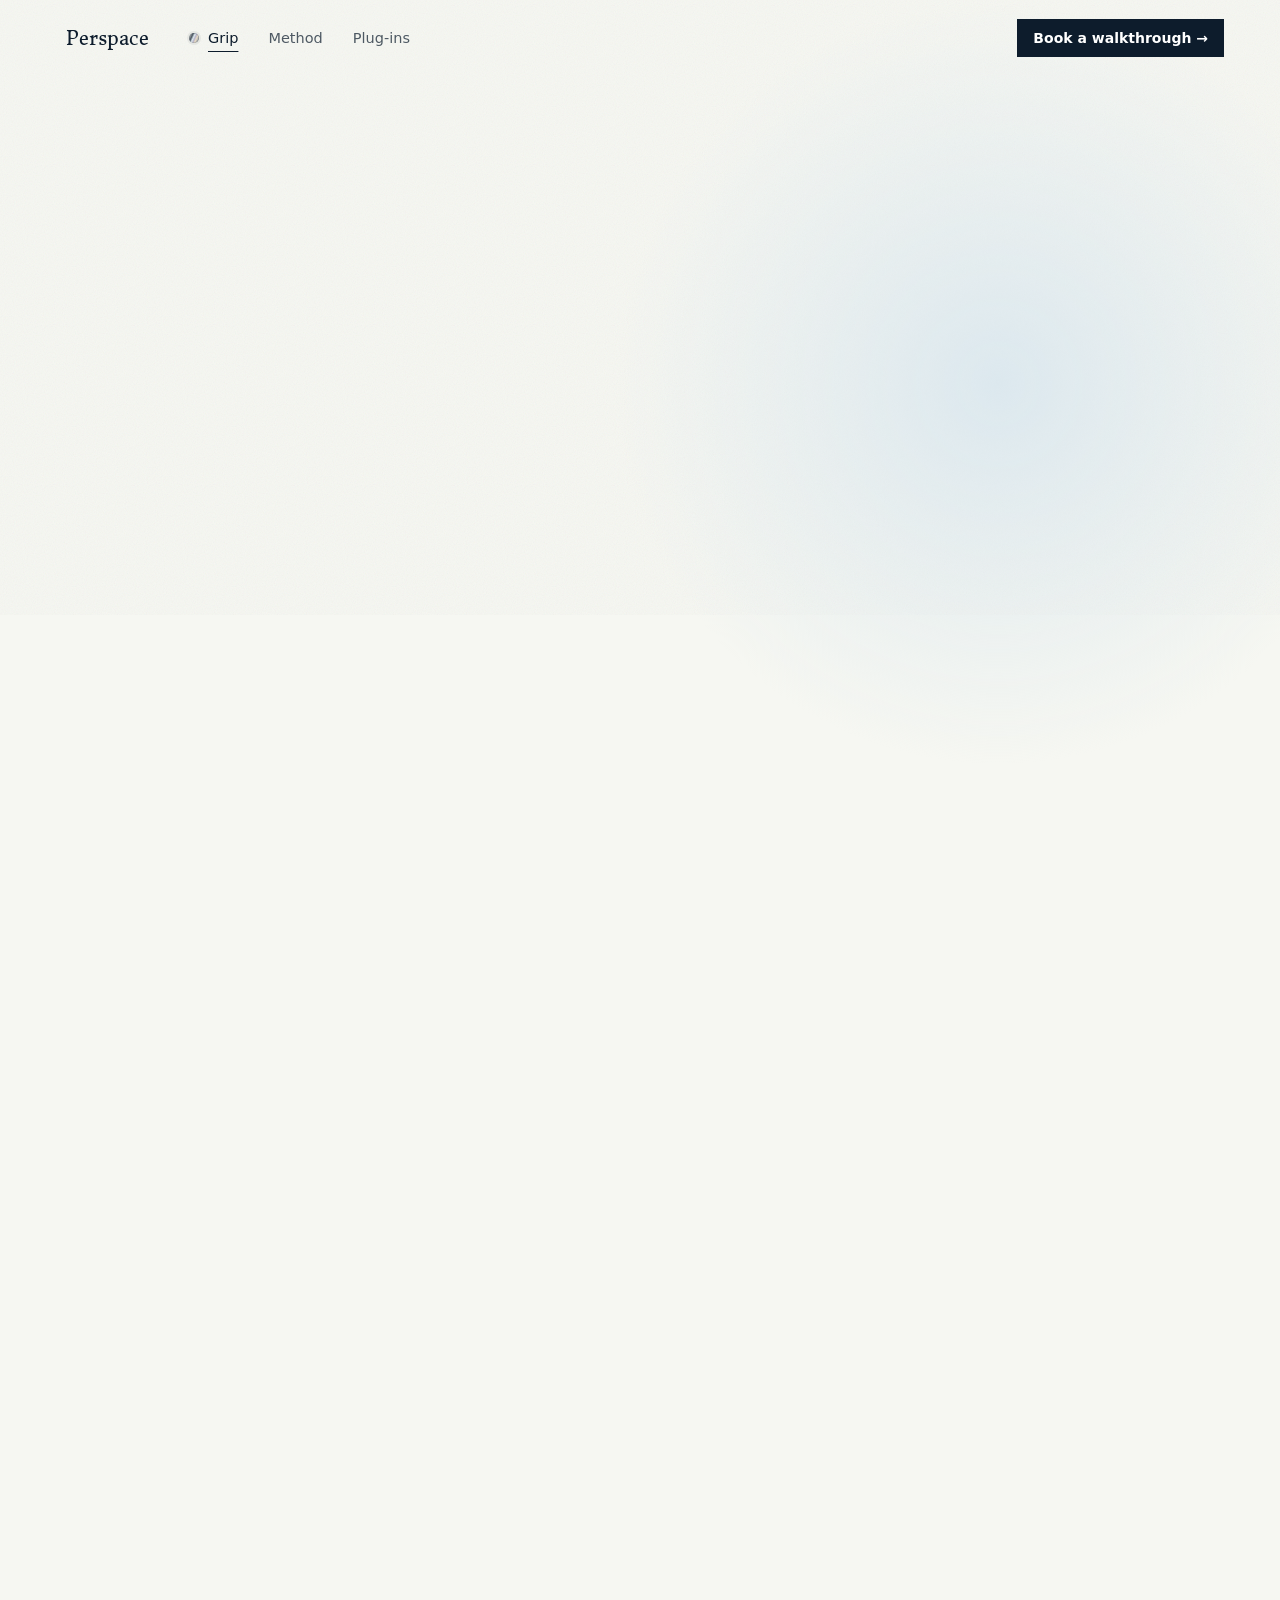
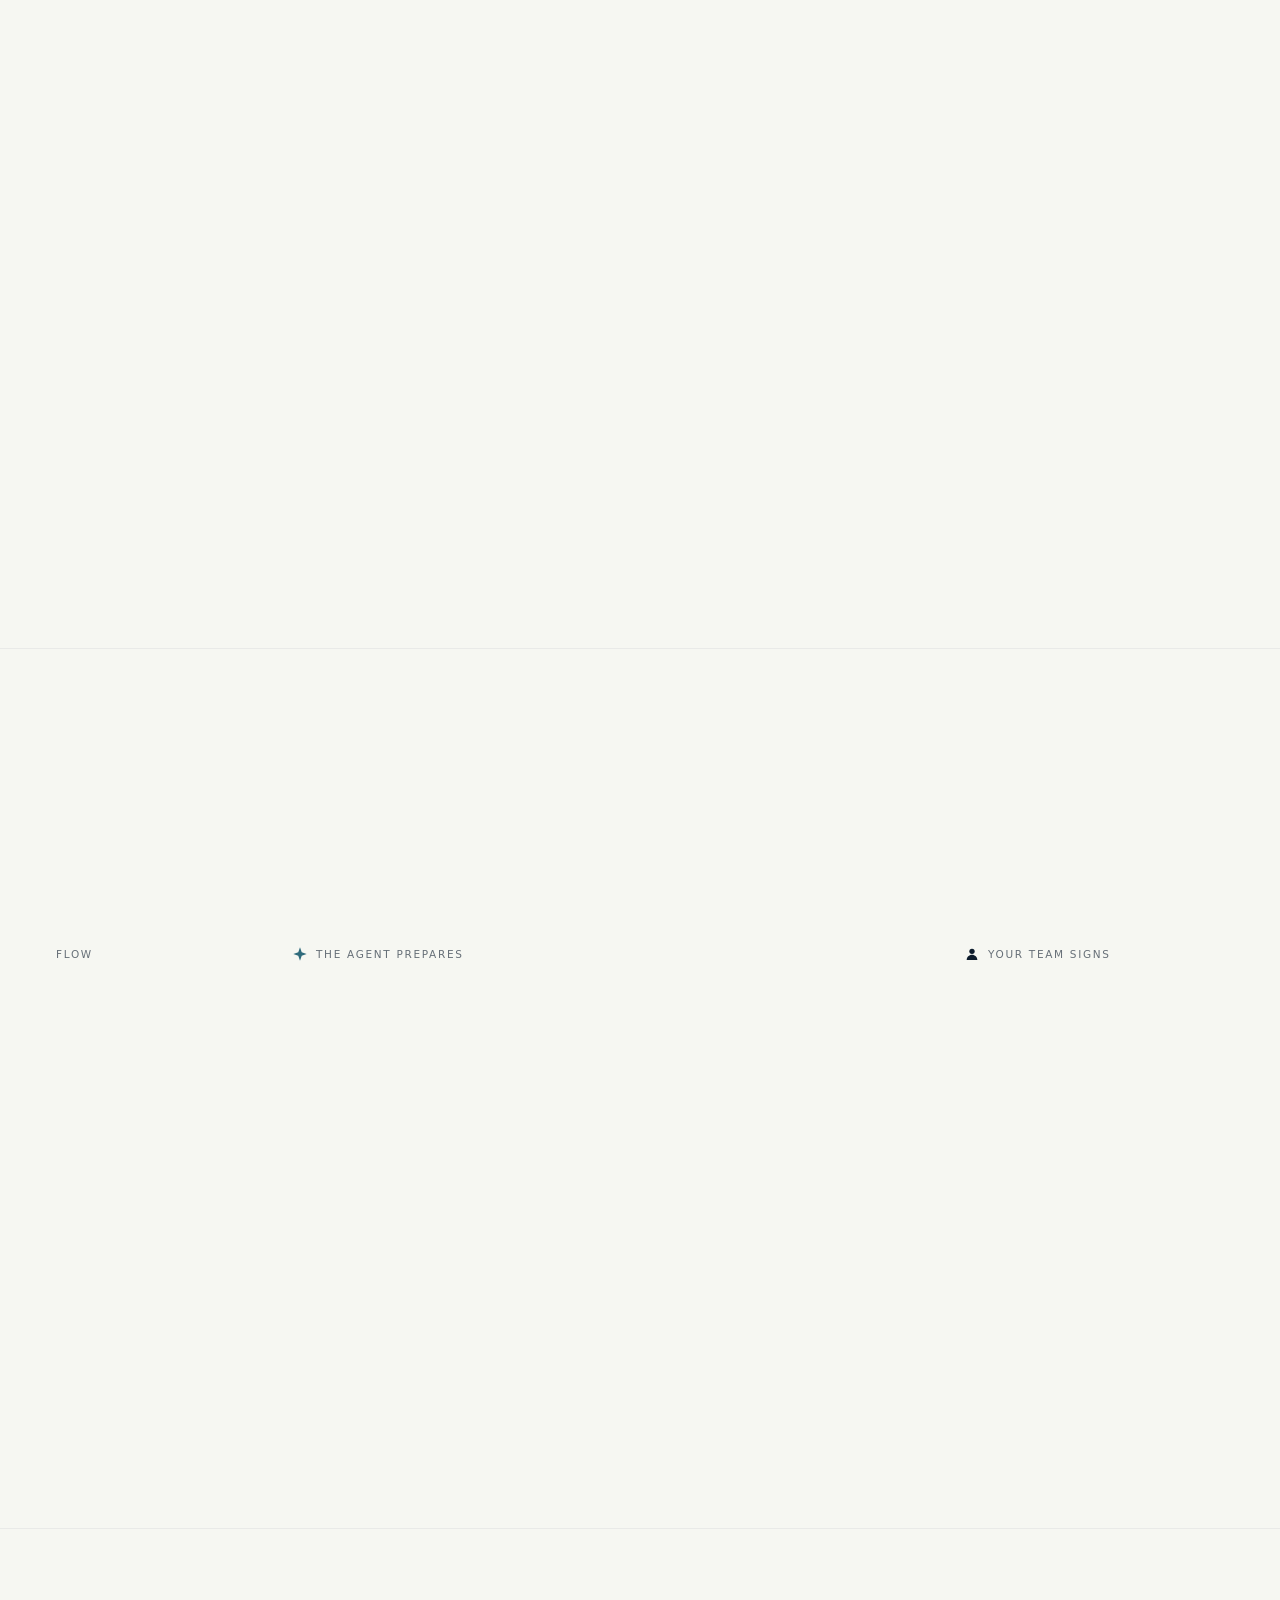
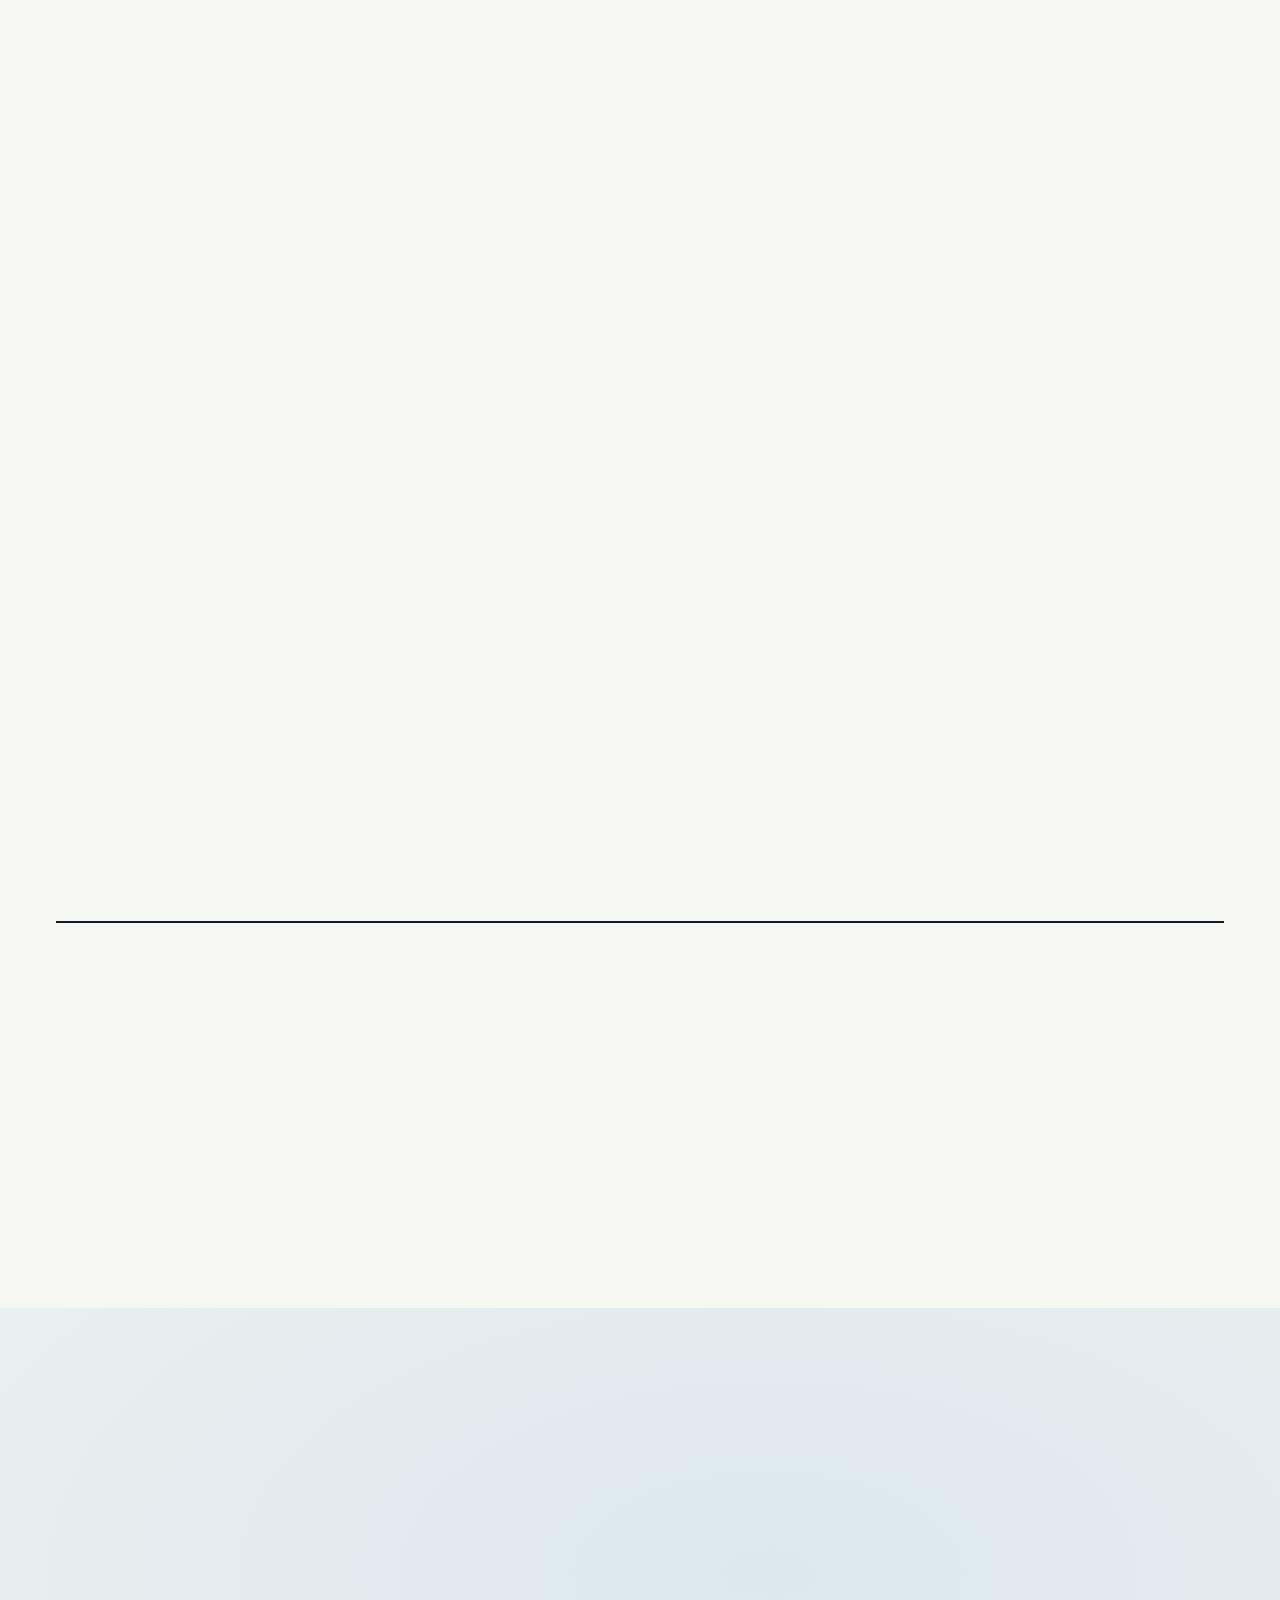
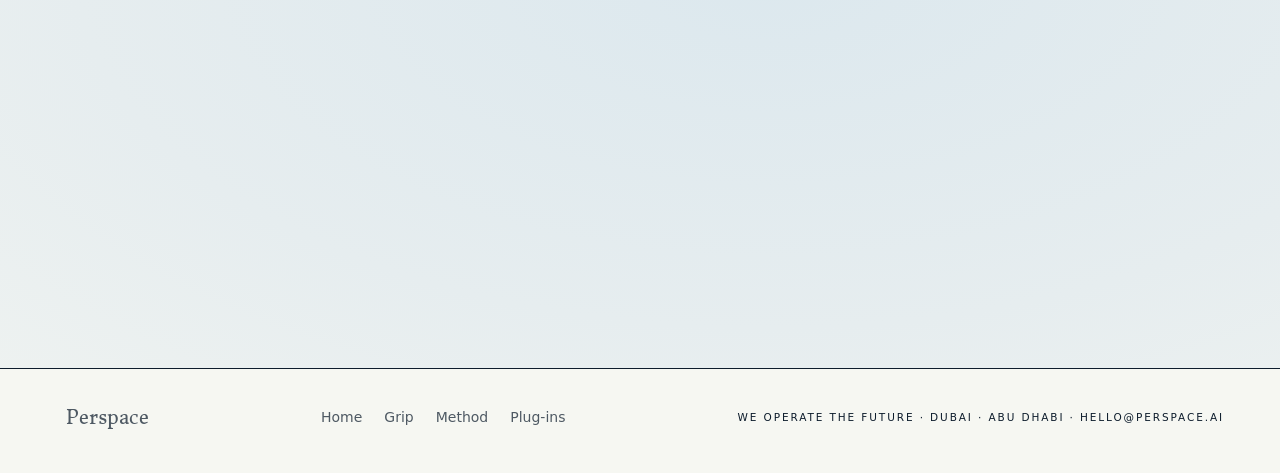
==== commit 0de35afb: "Brand: perspace.ai reads the Perspace brand from hq/brand (Peter's go, 9 Oct 2026) - tools/sync-bran" ====
--- a/cockpit.html
+++ b/cockpit.html
@@ -7,7 +7,7 @@
 <link href="https://api.fontshare.com/v2/css?f[]=satoshi@300,400,500,700&display=swap" rel="stylesheet">
 <link rel="stylesheet" href="site.css">
 <style>
-.phero .device{box-shadow:0 50px 100px rgba(9,17,32,.2)}
+.phero .device{box-shadow:0 50px 100px color-mix(in srgb,var(--ink) 20%,transparent)}
 /* rooms */
 .room{display:grid;grid-template-columns:1.25fr .75fr;gap:60px;align-items:center;padding:70px 0;border-top:1px solid var(--line)}
 .room:nth-child(even){grid-template-columns:.75fr 1.25fr}
@@ -35,29 +35,29 @@
   .room{padding:50px 0}
 }
 /* back office, your way, a day (Peter, 6 Oct 2026; deck slides rebuilt in the site look) */
-.agi{width:16px;height:16px;fill:#8BA6B7;flex:none}.psi{width:16px;height:16px;fill:var(--ink);flex:none}
+.agi{width:16px;height:16px;fill:var(--accent);flex:none}.psi{width:16px;height:16px;fill:var(--ink);flex:none}
 .bo{display:flex;flex-direction:column;gap:8px}
 .boh,.bor{display:grid;grid-template-columns:220px 1fr 260px;gap:16px;align-items:center}
 .boh span{display:flex;align-items:center;gap:8px;font-size:10.5px;letter-spacing:.16em;text-transform:uppercase;color:var(--faint);font-weight:500;padding:0 0 6px}
-.boh .agi{fill:#2F6D7A}
+.boh .agi{fill:var(--ps-data-revenue)}
 .bor{background:var(--card);border:1px solid var(--line);padding:12px 14px;transition:border-color .3s}
 .bor:hover{border-color:var(--ink)}
 .bon{font-size:19px;font-weight:700;letter-spacing:-.01em}
 .bos{display:flex;align-items:center;gap:8px;background:var(--ink);padding:9px 12px;flex-wrap:wrap}
-.bos span{background:#16223a;color:#fff;padding:6px 11px;font-size:13.5px;font-weight:500}
-.bos i{font-style:normal;color:#8BA6B7;font-size:14px}
+.bos span{background:var(--ps-midnight-navy);color:#fff;padding:6px 11px;font-size:13.5px;font-weight:500}
+.bos i{font-style:normal;color:var(--accent);font-size:14px}
 .bom{display:flex;align-items:center;gap:10px;border:1.5px solid var(--ink);background:#fff;padding:9px 12px}.bom b{font-size:14.5px}
 .bom small{display:none}
 .boline{margin-top:26px;font-size:19px;color:var(--soft)}.boline b{color:var(--ink)}
 /* your way */
 .yw{display:grid;grid-template-columns:1fr 1.25fr;gap:18px;align-items:stretch}
-.ywc,.ywd{background:#fff;border:1px solid var(--ink);box-shadow:0 40px 80px rgba(9,17,32,.10);display:flex;flex-direction:column;min-width:0}
+.ywc,.ywd{background:#fff;border:1px solid var(--ink);box-shadow:0 40px 80px color-mix(in srgb,var(--ink) 10%,transparent);display:flex;flex-direction:column;min-width:0}
 .ywh{display:flex;gap:12px;align-items:baseline;flex-wrap:wrap;padding:12px 16px;border-bottom:1px solid var(--line)}
 .ywh b{font-size:15px}.ywh span{font-size:12.5px;color:var(--soft)}
 .ywh em{margin-left:auto;font-style:normal;font-size:10px;letter-spacing:.14em;text-transform:uppercase;color:var(--faint);font-weight:500}
-.ywb{padding:16px;display:flex;flex-direction:column;gap:10px;background:#f4f6f8;flex:1}
+.ywb{padding:16px;display:flex;flex-direction:column;gap:10px;background:var(--ps-soft-grey);flex:1}
 .ywq{align-self:flex-end;background:#fff;border:1px solid var(--line);padding:9px 13px;font-size:14.5px;max-width:85%}
-.ywa{align-self:flex-start;display:flex;gap:9px;align-items:flex-start;background:var(--ink);padding:10px 13px;max-width:92%;border-left:3px solid #8BA6B7}
+.ywa{align-self:flex-start;display:flex;gap:9px;align-items:flex-start;background:var(--ink);padding:10px 13px;max-width:92%;border-left:3px solid var(--accent)}
 .ywa .agi{margin-top:2px}
 .ywa b{display:block;color:#fff;font-size:14.5px;font-weight:500}.ywa small{display:block;color:rgba(255,255,255,.75);font-size:12px;margin-top:3px}
 .ywb>*{opacity:0;transform:translateY(8px);transition:opacity .5s var(--ease),transform .5s var(--ease)}
@@ -70,7 +70,7 @@
 .ywbar{height:8px;background:var(--blue)}.ywbar i{display:block;height:100%;background:var(--c);transform-origin:left;transform:scaleX(0);transition:transform 1.2s var(--ease) .4s}
 .ywd.in .ywbar i{transform:none}
 .ywt ul{list-style:none;font-size:13px;line-height:1.45;display:grid;gap:3px}.ywt li{padding-left:14px;position:relative}.ywt li::before{content:"";position:absolute;left:0;top:9px;width:7px;height:1px;background:var(--ink)}
-.ywt.rk .ywn{color:#9C3F35}
+.ywt.rk .ywn{color:var(--ps-data-risk)}
 .ywx{font-size:11px;color:var(--faint);margin-top:auto;line-height:1.4}
 .ywk{display:flex;gap:16px;padding:12px 16px 14px;font-size:12px;color:var(--soft);flex-wrap:wrap}.ywk i{display:inline-block;width:10px;height:10px;margin-right:6px;vertical-align:-1px}
 /* a day */
@@ -86,7 +86,7 @@
 .dyn{background:var(--ink);padding:13px;display:flex;flex-direction:column;gap:9px;width:100%}.dyn>span{color:#fff;font-size:14px;display:flex;gap:8px;align-items:center}
 .dyn .cf{display:flex;gap:8px}.dyn .cf span{border:1px solid rgba(255,255,255,.35);color:#fff;font-size:12px;font-weight:700;padding:7px 11px}.dyn .cf span:first-child{background:#fff;color:var(--ink);border-color:#fff}
 .dyv .ywq{align-self:center;max-width:100%}
-.dyw{background:#fff;width:78%;padding:13px;display:flex;flex-direction:column;gap:7px}.dyw span{border-left:3px solid #2F6D7A;padding-left:9px;font-size:13.5px;font-weight:500}
+.dyw{background:#fff;width:78%;padding:13px;display:flex;flex-direction:column;gap:7px}.dyw span{border-left:3px solid var(--ps-data-revenue);padding-left:9px;font-size:13.5px;font-weight:500}
 .dys.lit .dyv{background:var(--ink)}
 @media (max-width:900px){
   .boh{display:none}
@@ -146,7 +146,12 @@
   .ck{grid-template-columns:1fr;gap:26px}
   .closeband{padding:80px 0 60px}
 }
-</style></head>
+</style><!-- brand:begin · tools/sync-brand.py, from hq/brand. Do not edit by hand. -->
+<link rel="stylesheet" href="/brand/themes/website.css">
+<link rel="icon" href="/brand/assets/favicon.png">
+<link rel="stylesheet" href="/site-brand.css">
+<!-- brand:end -->
+</head>
 <body>
 <nav id="nav"><div class="wrap">
   <a class="brand" href="index.html"><img src="img/perspace-mark-ink.png" alt="">Perspace</a>
@@ -177,7 +182,7 @@
   <div class="ck">
     <div class="tabs rv" role="tablist">
       <button class="tab on" role="tab"><div class="t"><span>01</span><b>Calibrate</b></div><div class="tx"><p>What the company's own figures say. Gaps become questions, never guesses.</p></div><div class="bar"></div></button>
-      <button class="tab" role="tab"><div class="t"><span>02</span><b>Value</b></div><div class="tx"><p>Where the money sits, in five rows, and how sure we are of it.</p><div class="pills"><span class="c" style="--c:#2F6D7A">Revenue</span><span class="c lt" style="--c:#A9ACAF">Margin</span><span class="c" style="--c:#091120">Operations</span><span class="c" style="--c:#9C3F35">Risk</span><span class="c lt" style="--c:#8BA6B7">Support</span></div></div><div class="bar"></div></button>
+      <button class="tab" role="tab"><div class="t"><span>02</span><b>Value</b></div><div class="tx"><p>Where the money sits, in five rows, and how sure we are of it.</p><div class="pills"><span class="c" style="--c:var(--ps-data-revenue)">Revenue</span><span class="c lt" style="--c:var(--ps-data-margin)">Margin</span><span class="c" style="--c:var(--ps-data-operations)">Operations</span><span class="c" style="--c:var(--ps-data-risk)">Risk</span><span class="c lt" style="--c:var(--ps-data-support)">Support</span></div></div><div class="bar"></div></button>
       <button class="tab" role="tab"><div class="t"><span>03</span><b>Work</b></div><div class="tx"><p>The business outcomes each project moves, in four rungs.</p><div class="pills"><span>Write it down</span><span>Make it right</span><span>Give it a tool</span><span>Give it an agent</span></div></div><div class="bar"></div></button>
       <button class="tab" role="tab"><div class="t"><span>04</span><b>Workforce</b></div><div class="tx"><p>How the company is organised, people and agents on one chart. Money out, prices and anything legal stop at a person.</p></div><div class="bar"></div></button>
     </div>
@@ -226,8 +231,8 @@
   <div class="yw">
     <div class="ywc rv" data-trigger><div class="ywh"><b>Ask</b><span>A manager asks, Grip answers</span><em>Illustrative figures</em></div><div class="ywb"><div class="ywq">Which invoices are overdue this week?</div><div class="ywa"><svg viewBox="0 0 24 24" class="agi" aria-hidden="true"><path d="M12 2l2.6 7.4L22 12l-7.4 2.6L12 22l-2.6-7.4L2 12l7.4-2.6z"/></svg><div><b>14 invoices, 5 of them over 30 days late.</b><small>Source: Collections agent, from the invoice ledger</small></div></div><div class="ywq">Which customers are priced below similar ones?</div><div class="ywa"><svg viewBox="0 0 24 24" class="agi" aria-hidden="true"><path d="M12 2l2.6 7.4L22 12l-7.4 2.6L12 22l-2.6-7.4L2 12l7.4-2.6z"/></svg><div><b>6 customers, about a tenth below similar ones.</b><small>Source: Pricing agent, from orders and contracts</small></div></div><div class="ywq">Which contracts renew this quarter?</div><div class="ywa"><svg viewBox="0 0 24 24" class="agi" aria-hidden="true"><path d="M12 2l2.6 7.4L22 12l-7.4 2.6L12 22l-2.6-7.4L2 12l7.4-2.6z"/></svg><div><b>9 contracts, 3 renewals already drafted.</b><small>Source: Contract register, updated this morning</small></div></div></div></div>
     <div class="ywd rv d1" data-trigger><div class="ywh"><b>Chairman screen</b><span>One page, read in ten seconds</span><em>Illustrative figures</em></div>
-      <div class="ywt4"><div class="ywt" style="--c:#2F6D7A"><div class="u">Cash in this month</div><div class="ywn">78<small>%</small></div><div class="ywbar"><i style="width:78%"></i></div><div class="ywx">Unit: % of invoices due, collected · Source: invoice ledger</div></div><div class="ywt" style="--c:#091120"><div class="u">Orders on time</div><div class="ywn">91<small>%</small></div><div class="ywbar"><i style="width:91%"></i></div><div class="ywx">Unit: % of orders delivered on the promised date · Source: order records</div></div><div class="ywt" style="--c:#A9ACAF"><div class="u">Customers priced right</div><div class="ywn">84<small>%</small></div><div class="ywbar"><i style="width:84%"></i></div><div class="ywx">Unit: % of customers priced in line with similar ones · Source: pricing agent</div></div><div class="ywt rk" style="--c:#9C3F35"><div class="u">What needs you today</div><div class="ywn">3<small>decisions</small></div><ul><li>Release a supplier payment run</li><li>Sign a contract renewal</li><li>Clear a records flag</li></ul><div class="ywx">Unit: decisions waiting · Source: agents' queue</div></div></div>
-      <div class="ywk"><span><i style="background:#2F6D7A"></i>Revenue</span><span><i style="background:#A9ACAF"></i>Margin</span><span><i style="background:#091120"></i>Ops</span><span><i style="background:#9C3F35"></i>Risk</span></div>
+      <div class="ywt4"><div class="ywt" style="--c:var(--ps-data-revenue)"><div class="u">Cash in this month</div><div class="ywn">78<small>%</small></div><div class="ywbar"><i style="width:78%"></i></div><div class="ywx">Unit: % of invoices due, collected · Source: invoice ledger</div></div><div class="ywt" style="--c:var(--ps-data-operations)"><div class="u">Orders on time</div><div class="ywn">91<small>%</small></div><div class="ywbar"><i style="width:91%"></i></div><div class="ywx">Unit: % of orders delivered on the promised date · Source: order records</div></div><div class="ywt" style="--c:var(--ps-data-margin)"><div class="u">Customers priced right</div><div class="ywn">84<small>%</small></div><div class="ywbar"><i style="width:84%"></i></div><div class="ywx">Unit: % of customers priced in line with similar ones · Source: pricing agent</div></div><div class="ywt rk" style="--c:var(--ps-data-risk)"><div class="u">What needs you today</div><div class="ywn">3<small>decisions</small></div><ul><li>Release a supplier payment run</li><li>Sign a contract renewal</li><li>Clear a records flag</li></ul><div class="ywx">Unit: decisions waiting · Source: agents' queue</div></div></div>
+      <div class="ywk"><span><i style="background:var(--ps-data-revenue)"></i>Revenue</span><span><i style="background:var(--ps-data-margin)"></i>Margin</span><span><i style="background:var(--ps-data-operations)"></i>Ops</span><span><i style="background:var(--ps-data-risk)"></i>Risk</span></div>
     </div>
   </div>
 </div></section>
@@ -239,7 +244,7 @@
     <p class="lede rv d2">What Grip asks of you, and when. Every reply is logged.</p>
   </div>
   <div class="dyr">
-    <div class="dys rv"><div class="dyk">Morning</div><h3>The chairman screen</h3><div class="dyv"><div class="dyt"><i style="border-color:#2F6D7A"></i><i style="border-color:#091120"></i><i style="border-color:#A9ACAF"></i><i style="border-color:#9C3F35"></i></div></div><p>Four tiles, read with the coffee.</p></div>
+    <div class="dys rv"><div class="dyk">Morning</div><h3>The chairman screen</h3><div class="dyv"><div class="dyt"><i style="border-color:var(--ps-data-revenue)"></i><i style="border-color:var(--ps-data-operations)"></i><i style="border-color:var(--ps-data-margin)"></i><i style="border-color:var(--ps-data-risk)"></i></div></div><p>Four tiles, read with the coffee.</p></div>
     <div class="dys rv d1"><div class="dyk">Midday</div><h3>An agent asks for a yes</h3><div class="dyv"><div class="dyn"><span><svg viewBox="0 0 24 24" class="agi" aria-hidden="true"><path d="M12 2l2.6 7.4L22 12l-7.4 2.6L12 22l-2.6-7.4L2 12l7.4-2.6z"/></svg>Payment run ready, 12 suppliers</span><div class="cf"><span>Approve</span><span>Not yet</span></div></div></div><p>One tap, and the payments go out.</p></div>
     <div class="dys rv d2"><div class="dyk">Afternoon</div><h3>A question in the chat</h3><div class="dyv"><div class="ywq">Which invoices are overdue this week?</div></div><p>The answer comes with its source.</p></div>
     <div class="dys lit rv d3"><div class="dyk">Friday</div><h3>The weekly report</h3><div class="dyv"><div class="dyw"><span>What moved</span><span>What waits</span><span>What needs you</span></div></div><p>One page, in your inbox.</p></div>
--- a/site.css
+++ b/site.css
@@ -0,0 +1,121 @@
+/* Perspace site · shared look for every page (home keeps its own copy inline) */
+:root{
+  --ground:#F2F0EE; --card:#F9FAF4; --line:#E6E0DE; --ink:#091120; --soft:#4A5260; --faint:#8A8F98;
+  --accent:#8BA6B7; --accent-ink:#3F5E6E; --blue:#E1E8F0; --silver:#A9ACAF;
+  --f:"Satoshi",system-ui,sans-serif; --ease:cubic-bezier(.2,.7,.1,1);
+}
+*{box-sizing:border-box;margin:0;padding:0}
+html{scroll-behavior:smooth;overflow-x:clip}
+body{background:var(--ground);color:var(--ink);font-family:var(--f);-webkit-font-smoothing:antialiased;overflow-x:clip;
+  background-image:linear-gradient(to right,color-mix(in srgb,var(--ink) 4%,transparent) 1px,transparent 1px),linear-gradient(to bottom,color-mix(in srgb,var(--ink) 4%,transparent) 1px,transparent 1px);background-size:64px 64px}
+a{color:inherit;text-decoration:none}
+img{max-width:100%}
+.wrap{max-width:1280px;margin:0 auto;padding:0 56px}
+.tag{font-weight:500;font-size:11.5px;letter-spacing:.18em;text-transform:uppercase;color:var(--accent-ink);display:flex;align-items:center;gap:12px}
+.tag::before{content:"";width:22px;height:1px;background:currentColor}
+h1,h2,h3{font-weight:300;letter-spacing:-.03em;line-height:1.03;text-wrap:balance}
+h1{font-size:clamp(44px,5.8vw,84px)} h2{font-size:clamp(32px,4vw,56px)}
+h1 b,h2 b{font-weight:700}
+.lede{font-size:19px;line-height:1.55;color:var(--soft);max-width:34em}
+.btn{font-weight:700;font-size:15px;padding:15px 22px;display:inline-flex;gap:10px;align-items:center;transition:transform .3s var(--ease),background .3s}
+.btn.dark{background:var(--ink);color:#fff}.btn.dark:hover{transform:translateY(-2px)}
+.btn.line{border:1px solid var(--ink)}.btn.line:hover{background:var(--card)}
+.btns{display:flex;gap:14px;flex-wrap:wrap}
+section{position:relative;overflow-x:clip}
+.pad{padding:130px 0}
+.head2{display:grid;grid-template-columns:1fr 1fr;gap:60px;align-items:end;margin-bottom:56px}
+.head2 h2{margin-top:22px}
+.dark{background:var(--ink);color:#fff}
+.dark .lede{color:var(--ps-steel-blue)}.dark .tag{color:var(--accent)}
+.rv{opacity:0;transform:translateY(26px);transition:opacity 1s var(--ease),transform 1s var(--ease)}
+.rv.in{opacity:1;transform:none}
+.d1{transition-delay:.1s}.d2{transition-delay:.2s}.d3{transition-delay:.3s}.d4{transition-delay:.4s}
+
+/* nav */
+nav{position:fixed;top:0;left:0;right:0;z-index:50;transition:background .4s,border-color .4s;border-bottom:1px solid transparent}
+nav.sc{background:color-mix(in srgb,var(--ground) 86%,transparent);backdrop-filter:blur(10px);border-color:var(--line)}
+nav .wrap{display:flex;align-items:center;height:76px;gap:40px}
+.brand{display:flex;align-items:center;gap:10px;font-weight:700;font-size:19px}
+.brand img{height:22px}
+.links{display:flex;gap:30px;font-size:14.5px;font-weight:500;color:var(--soft);flex:1}
+.links a:hover,.links a.on{color:var(--ink)}
+.links a.on{text-decoration:underline;text-underline-offset:8px;text-decoration-thickness:1px}
+.links .mo{display:none}
+/* Cockpit leads the nav: a small chromatic-metal dot (brandbook 1.0, silver at 1%, soft reflections, no gloss) */
+.links a.nck{display:inline-flex;align-items:center;gap:9px}
+.links a.nck::before{content:"";width:10px;height:10px;border-radius:50%;flex:none;
+  background:var(--ps-metal);
+  box-shadow:inset 0 0 0 .5px rgba(13,28,44,.35),0 0 0 2px rgba(166,169,170,.18);animation:ckturn 9s linear infinite}
+@keyframes ckturn{to{transform:rotate(360deg)}}
+@media (prefers-reduced-motion:reduce){.links a.nck::before{animation:none}}
+
+@media (max-width:900px){nav.open .links .mo{display:block}}
+nav .btn{padding:11px 16px;font-size:14px}
+
+/* mobile menu */
+.mnu{display:none;width:40px;height:40px;border:1px solid var(--ink);background:transparent;cursor:pointer;flex-direction:column;justify-content:center;align-items:center;gap:6px;margin-left:auto}
+.mnu i{display:block;width:16px;height:1.5px;background:var(--ink);transition:transform .3s var(--ease)}
+nav.open .mnu i:first-child{transform:translateY(3.75px) rotate(45deg)}nav.open .mnu i:last-child{transform:translateY(-3.75px) rotate(-45deg)}
+@media (max-width:900px){
+  nav .wrap{gap:12px}
+  .mnu{display:flex}
+  nav.open{background:var(--ground);border-color:var(--line)}
+  nav.open .links{display:flex;position:absolute;top:100%;left:0;right:0;flex-direction:column;gap:0;background:var(--ground);padding:6px 22px 18px;border-bottom:1px solid var(--ink);box-shadow:0 30px 40px color-mix(in srgb,var(--ink) 8%,transparent)}
+  nav.open .links a{padding:15px 0;font-size:18px;color:var(--ink);border-bottom:1px solid var(--line)}
+  nav.open .links a:last-child{border-bottom:0}
+  nav.open .links a.on{text-decoration:none;font-weight:700}
+}
+
+/* page hero */
+.phero{padding:170px 0 110px;position:relative}
+.phero .grid{display:grid;grid-template-columns:1.1fr .9fr;gap:50px;align-items:center}
+.phero .copy>*+*{margin-top:26px}
+.glow{position:absolute;z-index:0;right:-8%;top:0;width:60vw;height:60vw;max-width:860px;max-height:860px;border-radius:50%;
+  background:radial-gradient(circle,color-mix(in srgb,var(--ps-ice-blue) 95%,transparent) 0%,color-mix(in srgb,var(--ps-ice-blue) 40%,transparent) 38%,color-mix(in srgb,var(--ground) 0%,transparent) 70%);pointer-events:none}
+.phero .grid{position:relative;z-index:1}
+
+/* the mark, reusable */
+.mk{position:relative;height:420px}
+.mk .b{position:absolute;top:50%;height:330px;filter:drop-shadow(0 30px 40px color-mix(in srgb,var(--ink) 20%,transparent))}
+.mk .l{left:20%;transform:translate(-120%,-50%);opacity:0;animation:inL 1.4s .15s var(--ease) forwards,floatA 7s 1.6s ease-in-out infinite}
+.mk .r{right:20%;transform:translate(120%,-50%);opacity:0;animation:inR 1.4s .15s var(--ease) forwards,floatB 7s 1.6s ease-in-out infinite}
+.mk .s{position:absolute;left:50%;top:50%;height:80px;transform:translate(-50%,-50%) scale(.2) rotate(-90deg);opacity:0;animation:inS 1.2s .9s var(--ease) forwards,spin 14s 2.1s linear infinite}
+@keyframes inL{to{transform:translate(0,-50%);opacity:1}}
+@keyframes inR{to{transform:translate(0,-50%);opacity:1}}
+@keyframes inS{to{transform:translate(-50%,-50%) scale(1) rotate(0);opacity:1}}
+@keyframes floatA{0%,100%{transform:translate(0,-50%)}50%{transform:translate(-8px,-52%)}}
+@keyframes floatB{0%,100%{transform:translate(0,-50%)}50%{transform:translate(8px,-48%)}}
+@keyframes spin{0%{transform:translate(-50%,-50%) rotate(0)}100%{transform:translate(-50%,-50%) rotate(360deg)}}
+
+/* device frame for real screens */
+.device{border:1px solid var(--ink);background:#fff;box-shadow:0 50px 100px color-mix(in srgb,var(--ink) 18%,transparent);overflow:hidden;aspect-ratio:1280/720;position:relative}
+.device video,.device img{position:absolute;inset:0;width:100%;height:100%;object-fit:cover;object-position:top}
+.honest{margin-top:18px;font-size:11px;letter-spacing:.14em;text-transform:uppercase;color:var(--faint);font-weight:500}
+
+/* live meter */
+.dotlive{display:inline-flex;align-items:center;gap:8px}.dotlive i{width:7px;height:7px;border-radius:50%;background:var(--ps-state-live);animation:pl 1.6s infinite}
+@keyframes pl{0%{box-shadow:0 0 0 0 color-mix(in srgb,var(--ps-state-live) 45%,transparent)}100%{box-shadow:0 0 0 9px color-mix(in srgb,var(--ps-state-live) 0%,transparent)}}
+
+/* close + footer */
+.closeband{padding:150px 0 130px;text-align:center}
+.closeband .m{height:130px;display:flex;justify-content:center;gap:30px;align-items:center;margin-bottom:34px}
+.closeband .m img{height:130px}.closeband .m .s{height:44px;animation:spin2 14s linear infinite}
+@keyframes spin2{to{transform:rotate(360deg)}}
+.closeband h2{font-size:clamp(40px,5.4vw,76px)}
+.closeband .lede{margin:22px auto 0;text-align:center}
+.closeband .btns{justify-content:center;margin-top:36px}
+footer{border-top:1px solid var(--ink);padding:36px 0 44px;font-size:14px;color:var(--soft)}
+footer .wrap{display:flex;justify-content:space-between;gap:30px;align-items:center;flex-wrap:wrap}
+footer .ft{display:flex;gap:22px;flex-wrap:wrap}
+footer .tl{font-size:10.5px;letter-spacing:.18em;text-transform:uppercase;color:var(--ink);font-weight:500}
+
+@media (max-width:900px){
+  .wrap{padding:0 22px}.links{display:none}
+  nav .btn{font-size:12.5px;padding:9px 12px;white-space:nowrap}
+  .phero{padding:120px 0 70px}.phero .grid,.head2{grid-template-columns:1fr;gap:28px}
+  .mk{height:300px}.mk .b{height:240px}.mk .s{height:60px}
+  .glow{top:auto;bottom:-10%;right:-40%;width:120vw;height:120vw}
+  .pad{padding:88px 0}
+}
+@media (prefers-reduced-motion:reduce){*,*::before,*::after{animation:none!important;transition:none!important}.rv{opacity:1;transform:none}
+  .mk .l,.mk .r{opacity:1;transform:translate(0,-50%)}.mk .s{opacity:1;transform:translate(-50%,-50%)}}
--- a/brand/themes/website.css
+++ b/brand/themes/website.css
@@ -0,0 +1,31 @@
+/* WEBSITE THEME · for hob-website-repo, link after site.css and hob-pages.css. NOT applied: Peter approves with before and after screenshots · generated by hq/brand/build-brand.py from brand.json v1.0.0 (2026-10-09). Do not edit by hand. */
+@import url("../brand.css");
+:root{
+  --ground:var(--ps-warm-white) !important;
+  --card:var(--ps-warm-white) !important;
+  --line:var(--ps-soft-grey) !important;
+  --ink:var(--ps-ink) !important;
+  --soft:var(--ps-ink-2) !important;
+  --faint:var(--ps-ink-3) !important;
+  --accent:var(--ps-steel-blue) !important;
+  --accent-ink:var(--ps-ev-validated) !important;
+  --blue:var(--ps-ice-blue) !important;
+  --silver:var(--ps-silver) !important;
+  --f:var(--ps-font-body) !important;
+  --bg:var(--ps-warm-white) !important;
+  --panel:var(--ps-soft-grey) !important;
+  --panel2:var(--ps-ice-blue) !important;
+  --t:var(--ps-ink-2) !important;
+  --dim:var(--ps-ink-3) !important;
+  --gold:var(--ps-data-margin) !important;
+  --good:var(--ps-data-revenue) !important;
+  --btnink:var(--ps-warm-white) !important;
+  --metal:var(--ps-metal) !important;
+}
+h1,h2,h3{font-family:var(--ps-font-head) !important;font-weight:400 !important;letter-spacing:-0.01em !important}
+h1 b,h2 b,h3 b,h1 strong,h2 strong{font-weight:400 !important}
+h1 b,h1 strong,h2 b,h2 strong{font-family:var(--ps-font-head) !important}
+/* Donegal One sets wider than Satoshi: the hero steps down to the display size (80px) */
+h1{font-size:clamp(40px,4.6vw,72px) !important;line-height:var(--ps-lh-heading) !important}
+body{background-color:var(--ps-warm-white) !important;background-image:none !important;color:var(--ps-ink)}
+/* the dark pages (hob-pages.css) come back to Warm White: Peter, 9 Oct 2026, no dark canvas */
--- a/site-brand.css
+++ b/site-brand.css
@@ -0,0 +1,24 @@
+/* perspace.ai · the site's own brand layer. Loaded last by tools/sync-brand.py, after /brand/themes/website.css.
+   Uses only var(--ps-*) tokens from hq/brand/brand.json: never type a brand value here. Re-skin, not redesign. */
+
+/* headings: Donegal One has one weight, so the emphasis the old bold carried moves to colour */
+h1:has(b),h2:has(b){color:var(--ps-ink-2)}
+h1 b,h2 b{color:var(--ps-ink)}
+.dark h1:has(b),.dark h2:has(b),.space h2:has(b),.data h2:has(b){color:var(--ps-steel-blue)}
+.dark h1 b,.dark h2 b,.space h2 b,.data h2 b{color:var(--ps-warm-white)}
+h1,h2,h3{text-wrap:balance;overflow-wrap:break-word}
+
+/* the wordmark is Donegal One (brandbook); the mark beside it stays the brand symbol */
+.brand{font-family:var(--ps-font-head);font-weight:400;letter-spacing:0}
+
+/* navy bands carry Warm White, the brandbook's primary dark pairing */
+.dark,.space,.data{background-color:var(--ps-midnight-navy)}
+
+/* brand moments only: the hero and the closing band (effects: glass, grain, gradient 1, chromatic metal) */
+.glow{background:radial-gradient(circle,var(--ps-ice-blue) 0%,color-mix(in srgb,var(--ps-ice-blue) 45%,transparent) 38%,transparent 70%)}
+nav.sc{background:color-mix(in srgb,var(--ps-warm-white) 62%,transparent);backdrop-filter:blur(20px) saturate(1.1);-webkit-backdrop-filter:blur(20px) saturate(1.1)}
+.hero,.phero{isolation:isolate}
+.hero::after,.phero::after{content:"";position:absolute;inset:0;z-index:-1;pointer-events:none;opacity:var(--ps-grain-opacity);mix-blend-mode:multiply;
+  background-image:url("data:image/svg+xml,%3Csvg xmlns='http://www.w3.org/2000/svg' width='160' height='160'%3E%3Cfilter id='n'%3E%3CfeTurbulence type='fractalNoise' baseFrequency='.9' numOctaves='2' stitchTiles='stitch'/%3E%3C/filter%3E%3Crect width='100%25' height='100%25' filter='url(%23n)'/%3E%3C/svg%3E")}
+.closeband{background:var(--ps-grad-1)}
+.live,.plan{background:color-mix(in srgb,var(--ps-warm-white) 72%,transparent);backdrop-filter:blur(20px) saturate(1.1);-webkit-backdrop-filter:blur(20px) saturate(1.1)}
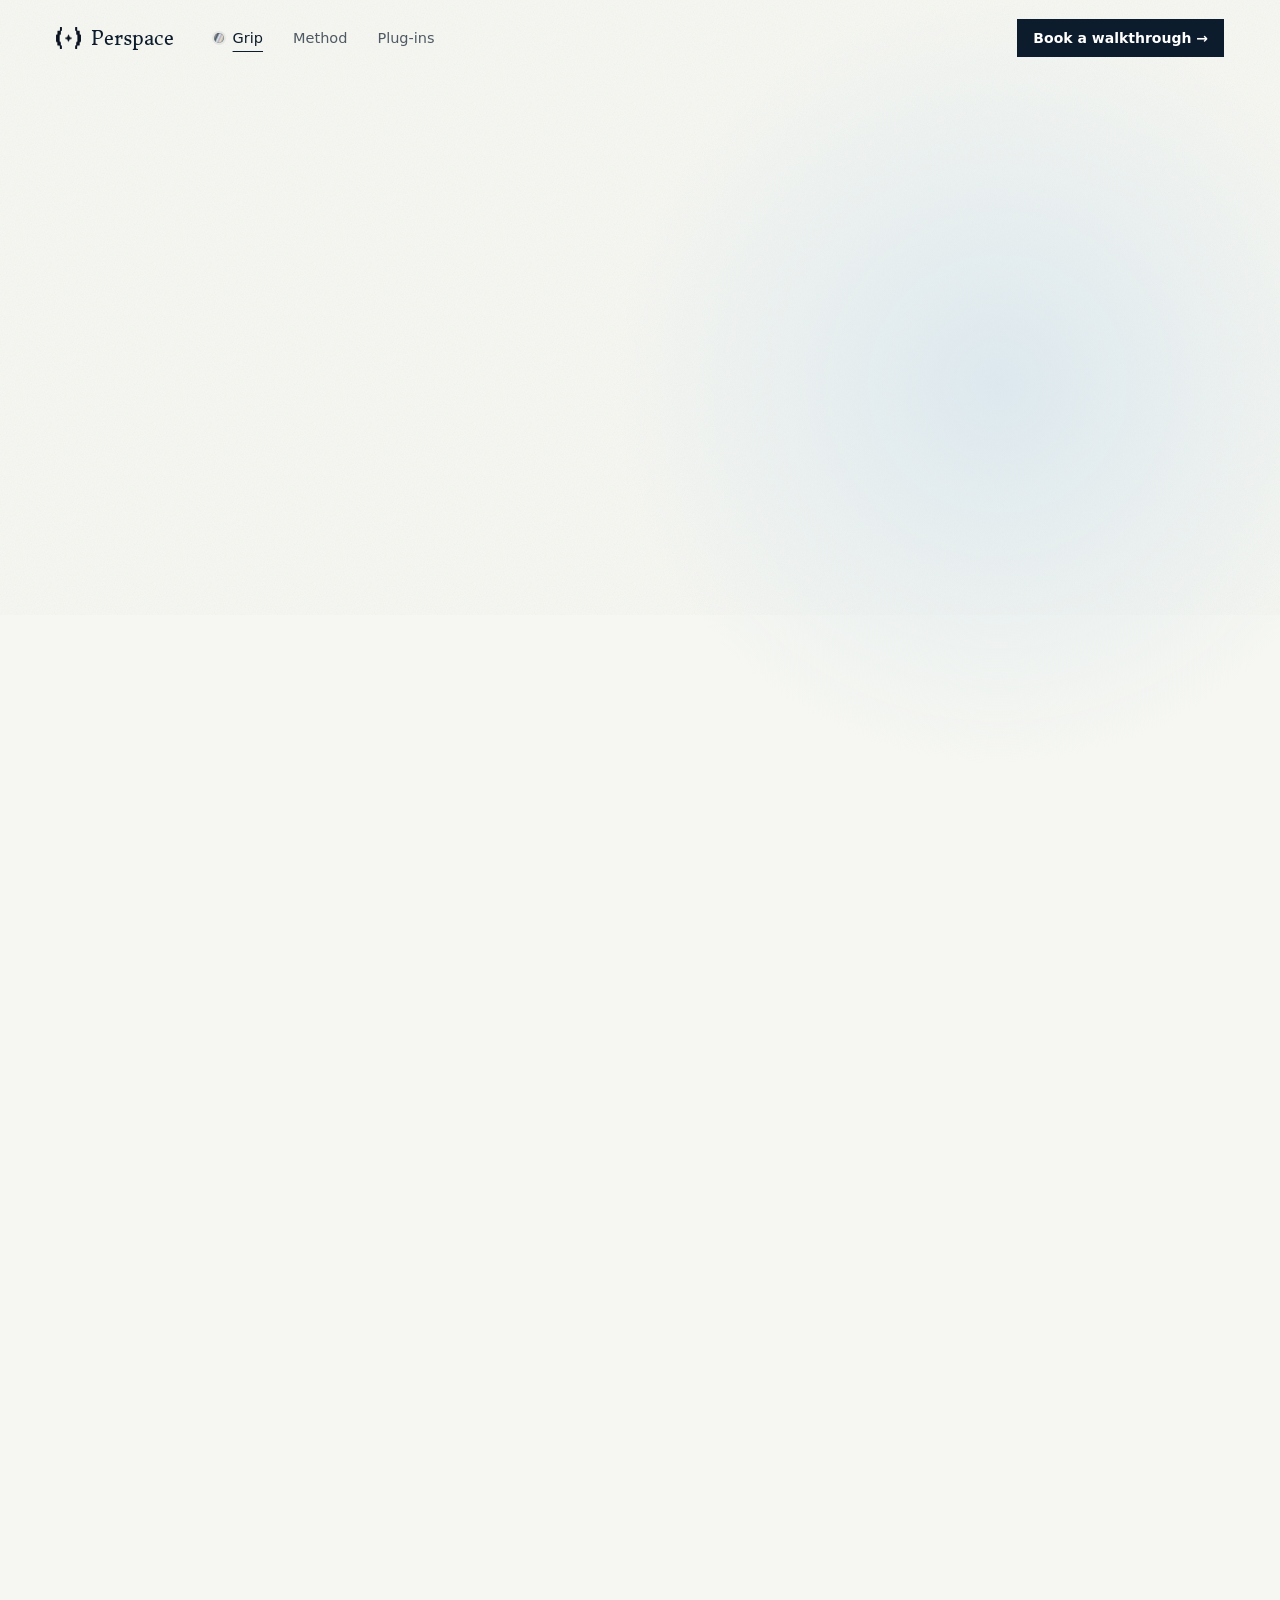
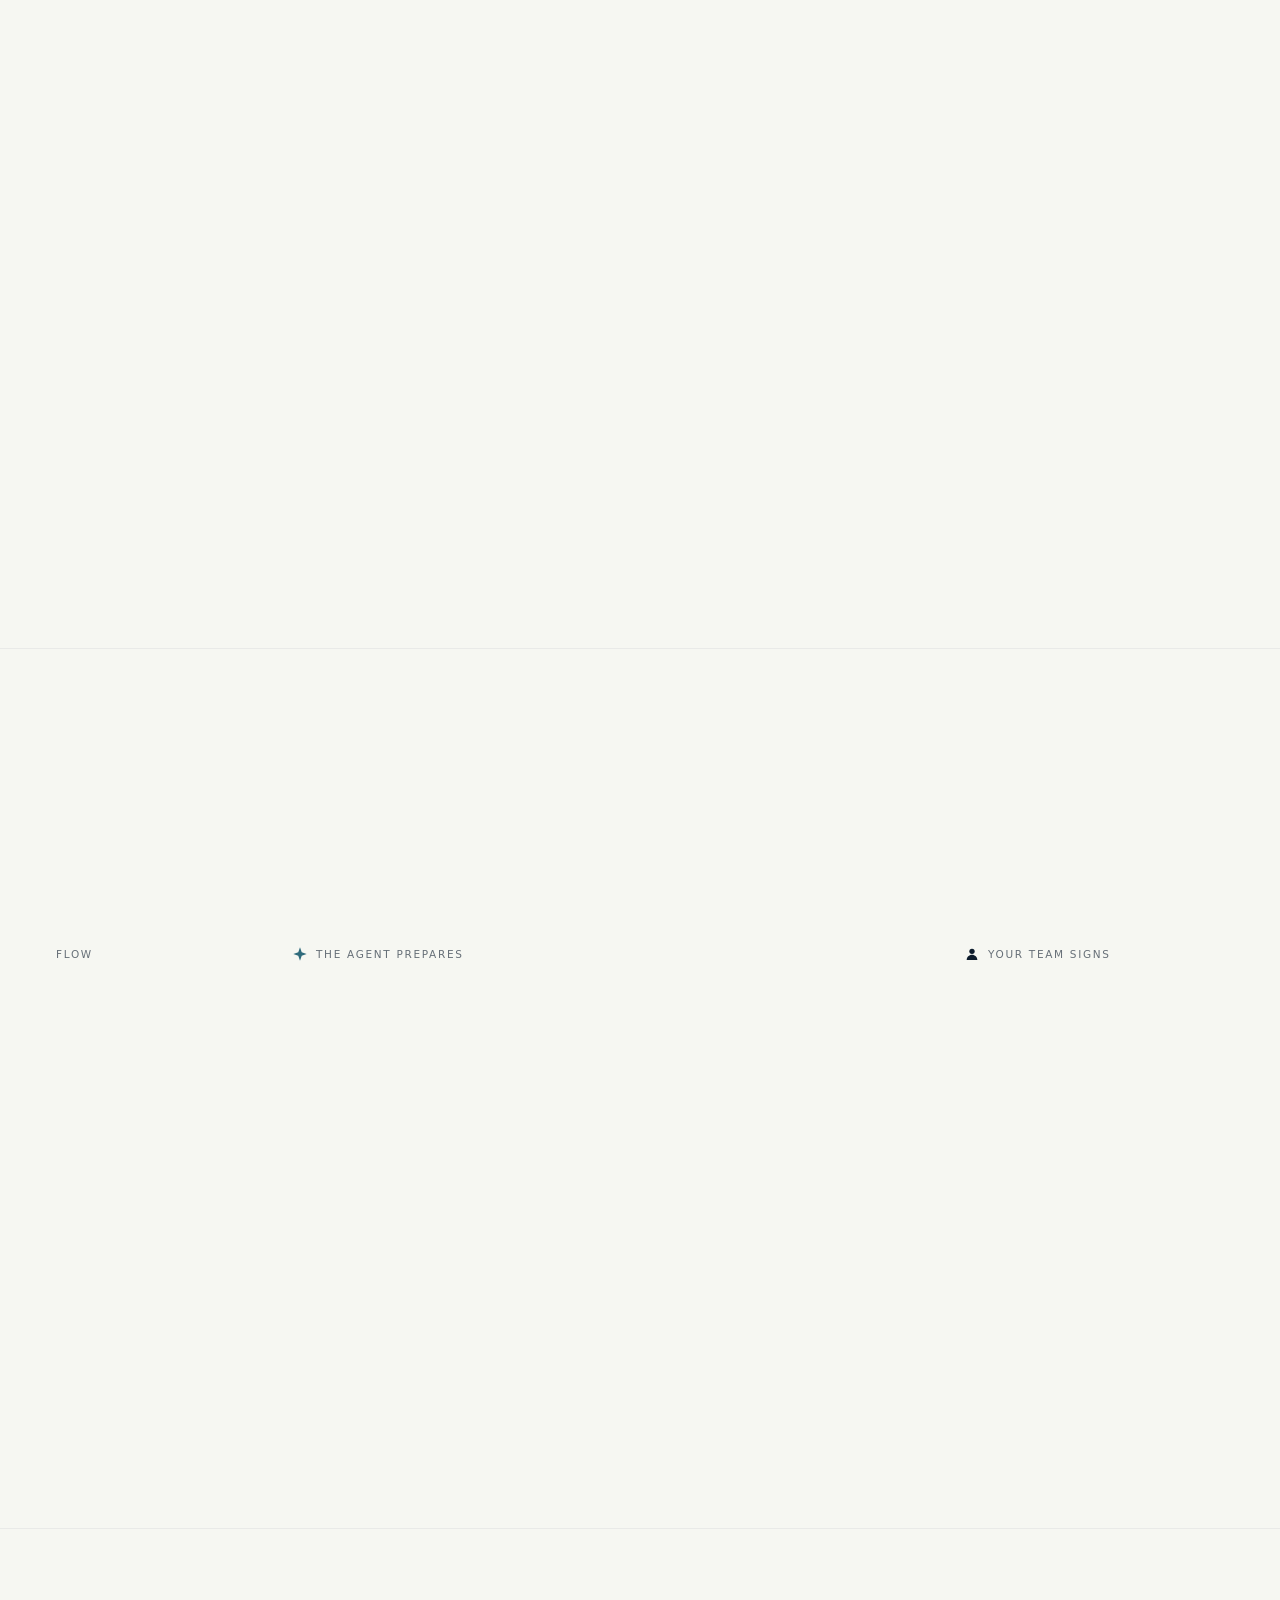
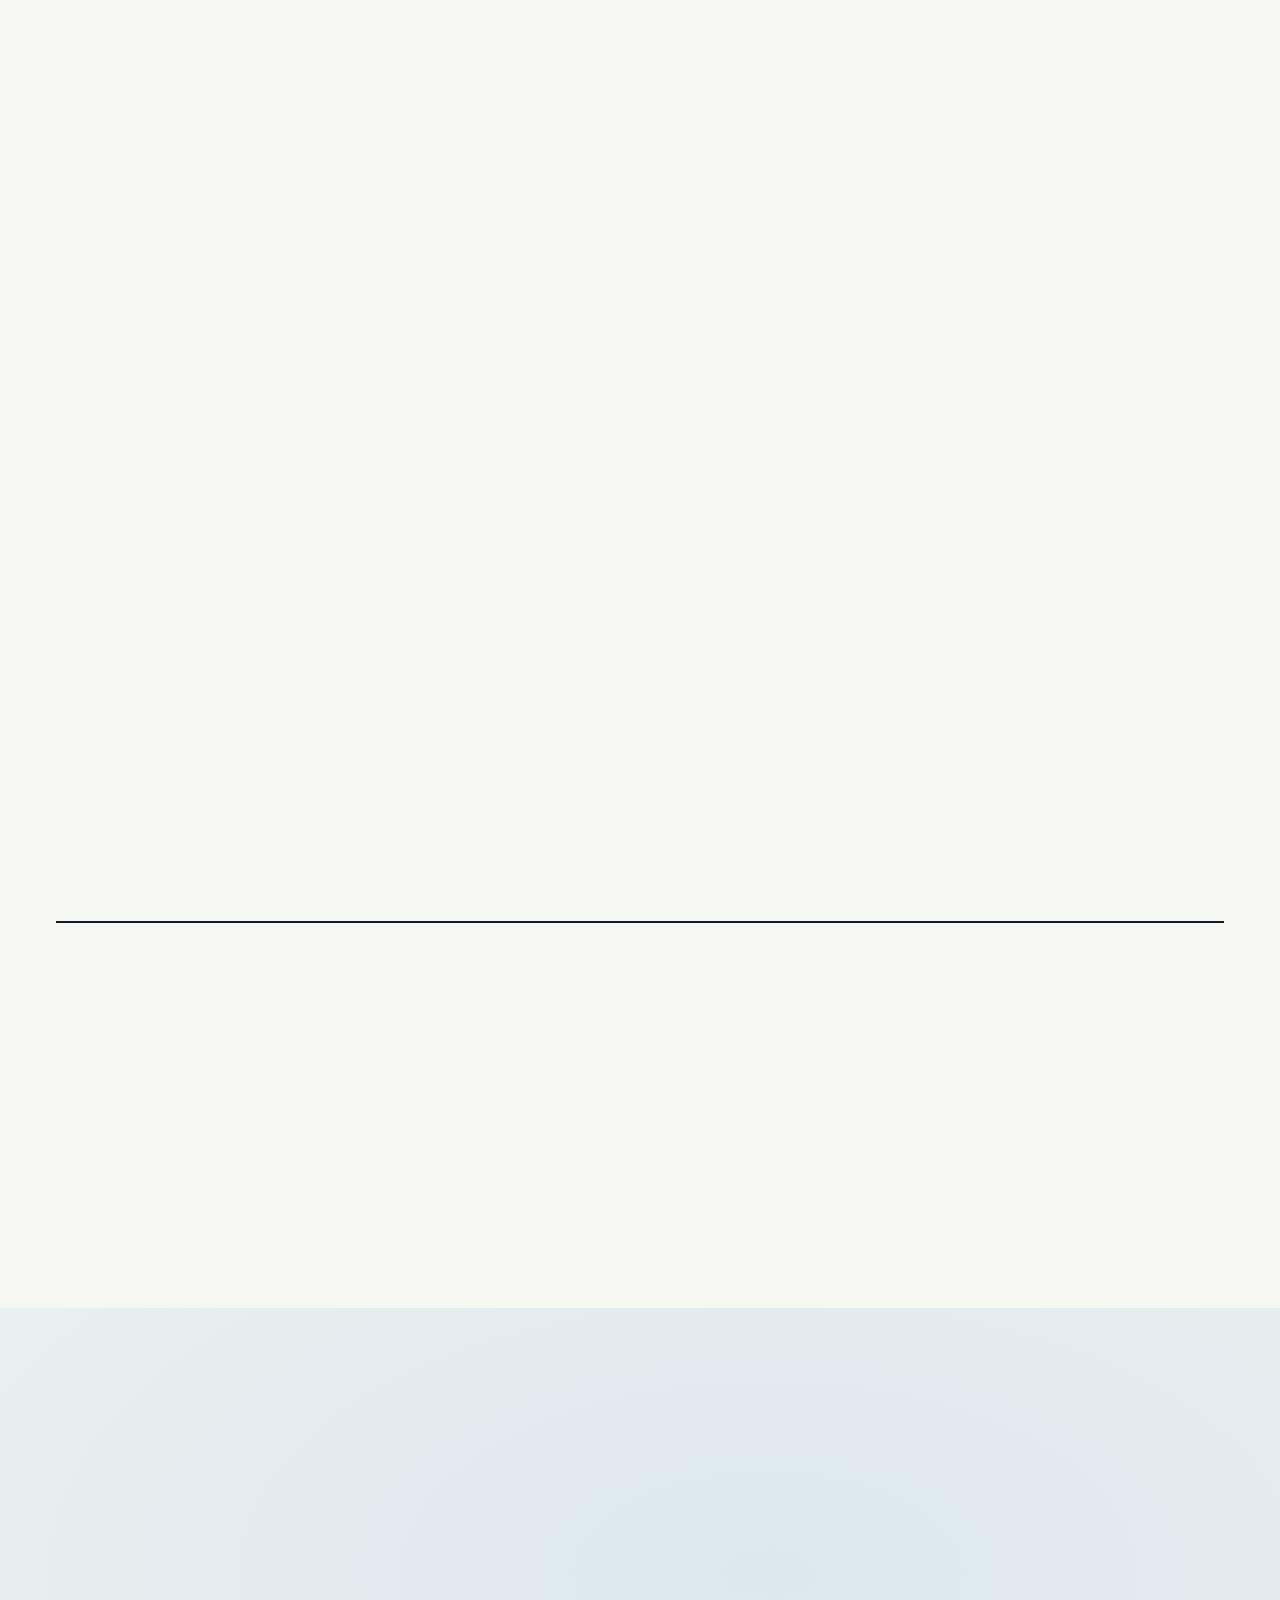
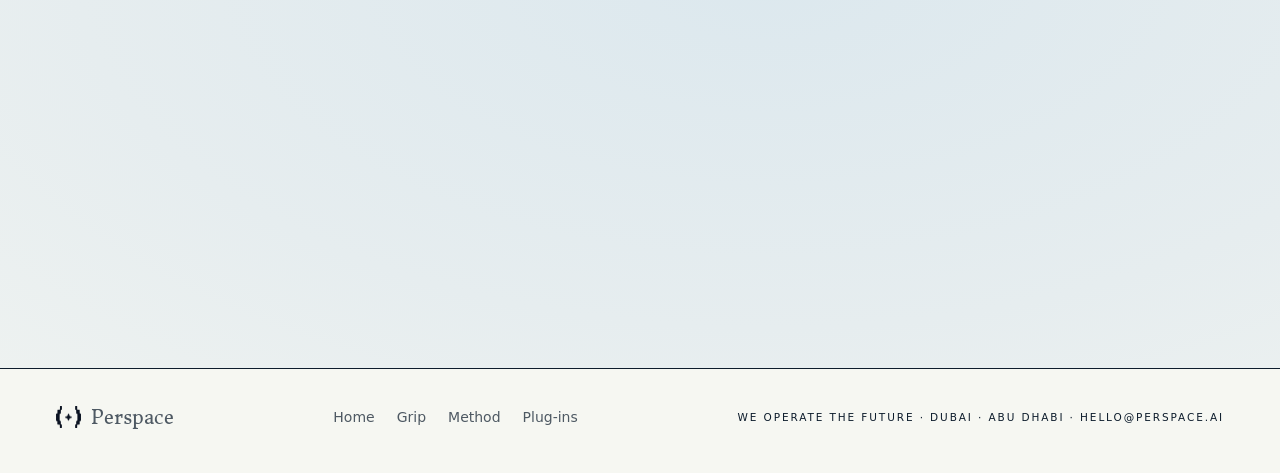
==== commit 71875c91: "Header mark: the brand symbol (brand/assets/perspace-symbol-ink.png) replaces the old ink mark on th" ====
--- a/cockpit.html
+++ b/cockpit.html
@@ -154,7 +154,7 @@
 </head>
 <body>
 <nav id="nav"><div class="wrap">
-  <a class="brand" href="index.html"><img src="img/perspace-mark-ink.png" alt="">Perspace</a>
+  <a class="brand" href="index.html"><img src="brand/assets/perspace-symbol-ink.png" alt="">Perspace</a>
   <div class="links"><a class="nck on" href="cockpit.html">Grip</a><a href="method.html">Method</a><a href="plugins.html">Plug-ins</a></div>
   <a class="btn dark" href="mailto:hello@perspace.ai?subject=Walkthrough">Book a walkthrough →</a>
   <button class="mnu" aria-label="Menu" aria-expanded="false"><i></i><i></i></button>
@@ -193,15 +193,15 @@
   </div>
 </div></section>
 
-<!-- UNDERNEATH: the full room, one real clip kept (Peter, 7 Oct 2026) -->
+<!-- UNDERNEATH: the full room, filmed from the Meridian demo world (Peter, 9 Oct 2026: never a real customer) -->
 <section class="pad tight" id="underneath" style="padding-top:20px"><div class="wrap">
   <div class="head2">
     <div><div class="tag rv">The room</div><h2 class="rv d1">And underneath, <b>the full room.</b></h2></div>
     <p class="lede rv d2">Every tile opens its room. Every figure opens the file it came from.</p>
   </div>
   <div class="under rv">
-    <div class="device"><video muted loop playsinline autoplay preload="none" poster="img/poster_value.jpg" aria-label="The Value room of a real Grip screen"><source src="img/clip_value.webm" type="video/webm"><source src="img/clip_value.mp4" type="video/mp4"></video></div>
-    <div><p class="ul">The room behind the Value tiles. <b>Where to look first, and why.</b></p><div class="honest">A real Grip screen · name and figures changed</div></div>
+    <div class="device"><video muted loop playsinline autoplay preload="none" poster="img/poster_value.jpg" aria-label="The Value room of a demo company"><source src="img/clip_value.webm" type="video/webm"><source src="img/clip_value.mp4" type="video/mp4"></video></div>
+    <div><p class="ul">The room behind the Value tiles. <b>Where to look first, and why.</b></p><div class="honest">A demo company · figures illustrative</div></div>
   </div>
 </div></section>
 
@@ -260,7 +260,7 @@
 </div></section>
 
 <footer><div class="wrap">
-  <a class="brand" href="index.html"><img src="img/perspace-mark-ink.png" alt="">Perspace</a>
+  <a class="brand" href="index.html"><img src="brand/assets/perspace-symbol-ink.png" alt="">Perspace</a>
   <div class="ft"><a href="index.html">Home</a><a href="cockpit.html">Grip</a><a href="method.html">Method</a><a href="plugins.html">Plug-ins</a></div>
   <div class="tl">We operate the future · Dubai · Abu Dhabi · hello@perspace.ai</div>
 </div></footer>
--- a/brand/themes/website.css
+++ b/brand/themes/website.css
@@ -1,4 +1,4 @@
-/* WEBSITE THEME · for hob-website-repo, link after site.css and hob-pages.css. NOT applied: Peter approves with before and after screenshots · generated by hq/brand/build-brand.py from brand.json v1.0.0 (2026-10-09). Do not edit by hand. */
+/* WEBSITE THEME · for hob-website-repo, link after site.css and hob-pages.css. Applied 9 Oct 2026 (Peter: "Go for all ui and pages changes"); the site copies it with tools/sync-brand.py · generated by hq/brand/build-brand.py from brand.json v1.0.0 (2026-10-09). Do not edit by hand. */
 @import url("../brand.css");
 :root{
   --ground:var(--ps-warm-white) !important;
